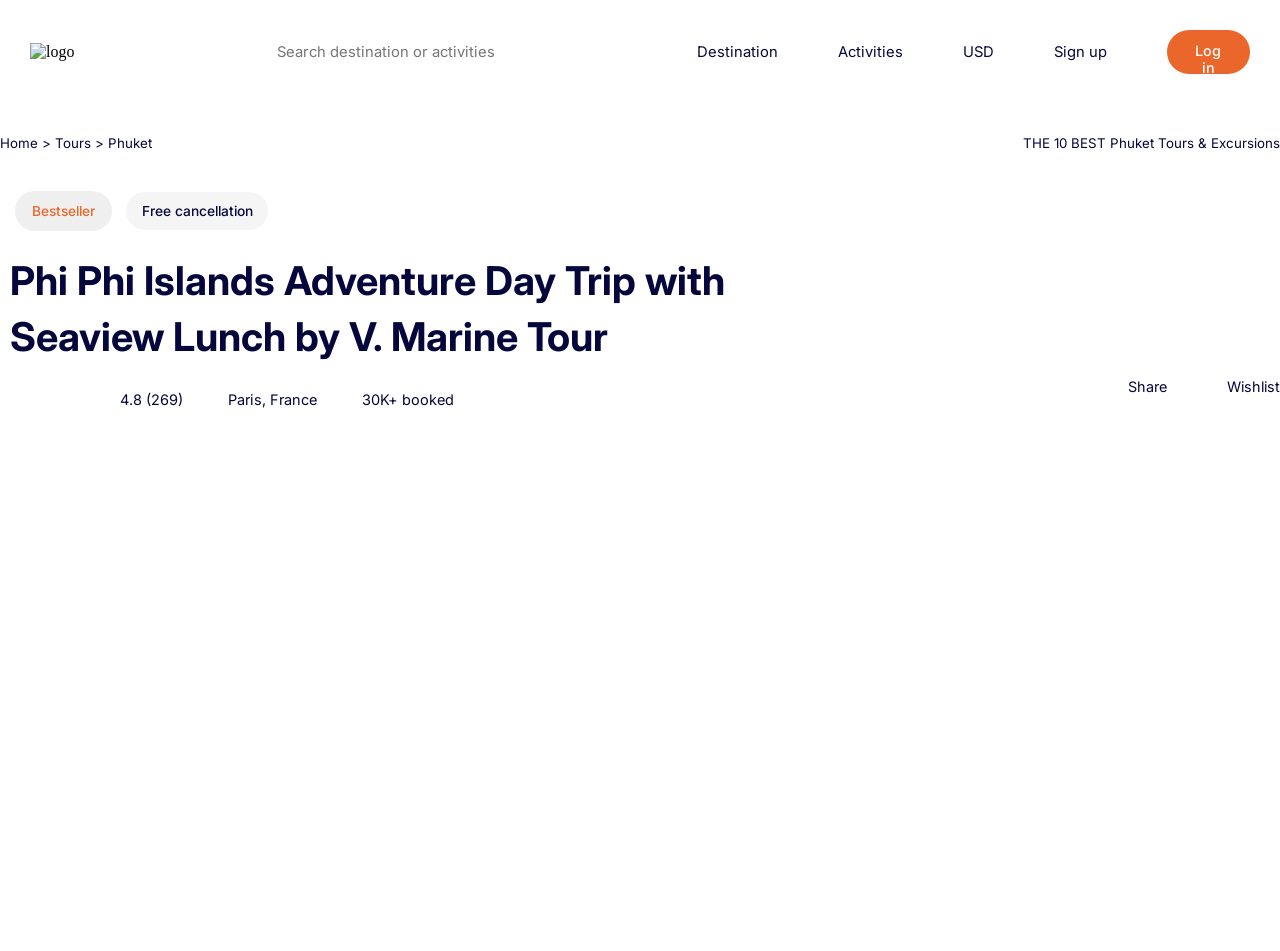
==== FIGMA/index.html @ 95cd5f8f "Figma_Navbar_and_Header_added_10052024_2255" ====
<!DOCTYPE html>
<html lang="en">

<head>
    <meta charset="UTF-8">
    <meta name="viewport" content="width=device-width, initial-scale=1.0">
    <title>Document</title>
    <link rel="stylesheet" href="./styles.css">
</head>

<body>
    <header id="section-1 ">
        <nav class="header container">
            <img src="./logo.png" alt="logo">
            <div class="header-texts-1">
                <span>Search destination or activities</span>
            </div>
            <div class="header-texts-2">
                <div>Destination</div>
                <div>Activities</div>
                <div>USD</div>
                <div>Sign up</div>
                <button>Log in</button>
            </div>
        </nav>
    </header>

    <section id="section-2 ">
        <div class="pagination container">
            <div>Home > Tours > Phuket</div>
            <div>THE 10 BEST Phuket Tours & Excursions</div>
        </div>

        <div class="section-2-main-content container">
            <div class="section-2-main-content-button">
                <button>Bestseller</button>
                <button>Free cancellation</button>
            </div>
            <div class="section-2-main-content-heading">
                <h1>Phi Phi Islands Adventure Day Trip with
                    Seaview Lunch by V. Marine Tour</h1>
            </div>
            <div class="section-2-main-content-pagination">
                <div class="section-2-main-content-pagination-left">
                    <span>4.8 (269)</span>
                    <span>Paris, France</span>
                    <span>30K+ booked</span>
                </div>
                <div class="section-2-main-content-pagination-right">
                    <span>Share</span>
                    <span>Wishlist</span>
                </div>
            </div>

            <div class="section-2-grid">
                <div></div>
                <div></div>
                <div></div>
                <div>
                    <!-- <button>See all photos</button> -->
                </div>
            </div>
        </div>
    </section>
</body>

</html>
---- FIGMA/styles.css ----
@import url("https://fonts.googleapis.com/css2?family=Inter:wght@100..900&display=swap");
* {
  margin: 0;
  padding: 0;
}

.container {
  margin: auto;
  max-width: 1320px;
}

nav {
  display: flex;
  justify-content: space-between;
  align-items: center;
  padding: 30px;
}

.header-texts-1 > span {
  font-family: "Inter";
  font-size: 14.77px;
  font-weight: 400;
  line-height: 17.87px;
  text-align: left;
  color: #757575;
}

.header-texts-2 {
  display: flex;
  justify-content: space-between;
  align-items: center;
  gap: 60px;
}

.header-texts-2 > div {
  font-family: "Inter";
  font-size: 14.77px;
  font-weight: 400;
  line-height: 28.13px;
  color: #05073C;
}

.header-texts-2 > button {
  width: 83.31px;
  height: 44px;
  padding: 12px 20.8px 12px 21px;
  border-radius: 200px;
  border: none;
  background-color: #EB662B;
  font-family: "Inter";
  font-size: 14.3px;
  font-weight: 500;
  color: #ffffff;
}

.pagination {
  display: flex;
  justify-content: space-between;
  align-items: center;
  margin-top: 26px;
}

.pagination > div {
  font-family: "Inter";
  font-size: 13.34px;
  font-weight: 400;
  line-height: 26.25px;
  color: #05073C;
}

.section-2-main-content {
  /* border: solid black 1px; */
  height: 770.13px;
  margin-top: 24.25px;
}

.section-2-main-content-button > button:nth-of-type(1) {
  font-family: "Inter";
  font-size: 13.67px;
  font-weight: 500;
  width: 96.61px;
  height: 40px;
  padding: 11px 15.8px 11px 16px;
  border-radius: 200px;
  color: #EB662B;
  border: none;
  margin-left: 15px;
  margin-top: 10px;
}

.section-2-main-content-button > button:nth-of-type(2) {
  padding: 11px 15.8px 11px 16px;
  border-radius: 200px;
  background-color: #F5F5F5;
  margin-left: 10px;
  margin-top: 10px;
  border: none;
  font-family: "Inter";
  font-size: 13.78px;
  font-weight: 500;
  text-align: center;
  color: #05073C;
}

.section-2-main-content-heading {
  max-width: 788.17px;
  margin-top: 22px;
  margin-left: 10px;
}

.section-2-main-content-heading > h1 {
  font-family: "Inter";
  font-size: 39.69px;
  font-weight: 700;
  line-height: 56px;
  color: #05073C;
}

.section-2-main-content-heading {
  font-family: "Inter";
  font-size: 14.53px;
  font-weight: 400;
  color: #05073C;
}

.section-2-main-content-pagination {
  display: flex;
  justify-content: space-between;
  align-items: center;
}

.section-2-main-content-pagination-left {
  font-size: 14.53px;
  font-weight: 400;
  font-family: "Inter";
  margin-top: 26px;
  color: #05073C;
}

.section-2-main-content-pagination-left > span:nth-of-type(1) {
  margin-left: 120px;
}

.section-2-main-content-pagination-left > span:nth-of-type(2) {
  margin-left: 40.8px;
}

.section-2-main-content-pagination-left > span:nth-of-type(3) {
  margin-left: 40.8px;
}

.section-2-main-content-pagination-right {
  font-family: "Inter";
  font-size: 14.41px;
  font-weight: 400;
  color: #05073C;
}

.section-2-main-content-pagination-right > span:nth-of-type(1) {
  margin-right: 55.8px;
}

.section-2-grid {
  height: 510px;
  display: grid;
  grid-template-columns: repeat(2, fr);
  gap: 10px;
  margin-top: 30px;
  grid-template-areas: "a a b b" "a a c d";
}

.section-2-grid > div {
  background-position: center;
  background-repeat: no-repeat;
}

.section-2-grid > div:nth-of-type(1) {
  grid-area: a;
  background-image: url("./section-2-grid-img1.png");
  background-size: cover;
  border-top-left-radius: 10px;
  border-bottom-left-radius: 10px;
}

.section-2-grid > div:nth-of-type(2) {
  grid-area: b;
  background-image: url("./section-2-grid-img2.png");
  background-size: cover;
  border-top-right-radius: 10px;
}

.section-2-grid > div:nth-of-type(3) {
  grid-area: c;
  background-image: url(./section-2-grid-img3.png);
  background-size: cover;
}

.section-2-grid > div:nth-of-type(4) {
  grid-area: d;
  background-image: url(./section-2-grid-img4.png);
  background-size: cover;
  border-bottom-right-radius: 10px;
  /* display: flex;
  flex-flow: row;
  justify-content: right;
  align-items: flex-end; */
}

/* .section-2-grid > div:nth-of-type(4) > button {
    padding: 13px 20.8px 13px 21px;
    border-radius: 200px;
    background-color: #05073C;
    font-family: Inter;
    font-size: 14.65px;
    font-weight: 500;
    color: #FFFFFF;
    margin-right: 20px;
    margin-bottom: 20px;
    border: none;
} *//*# sourceMappingURL=styles.css.map */
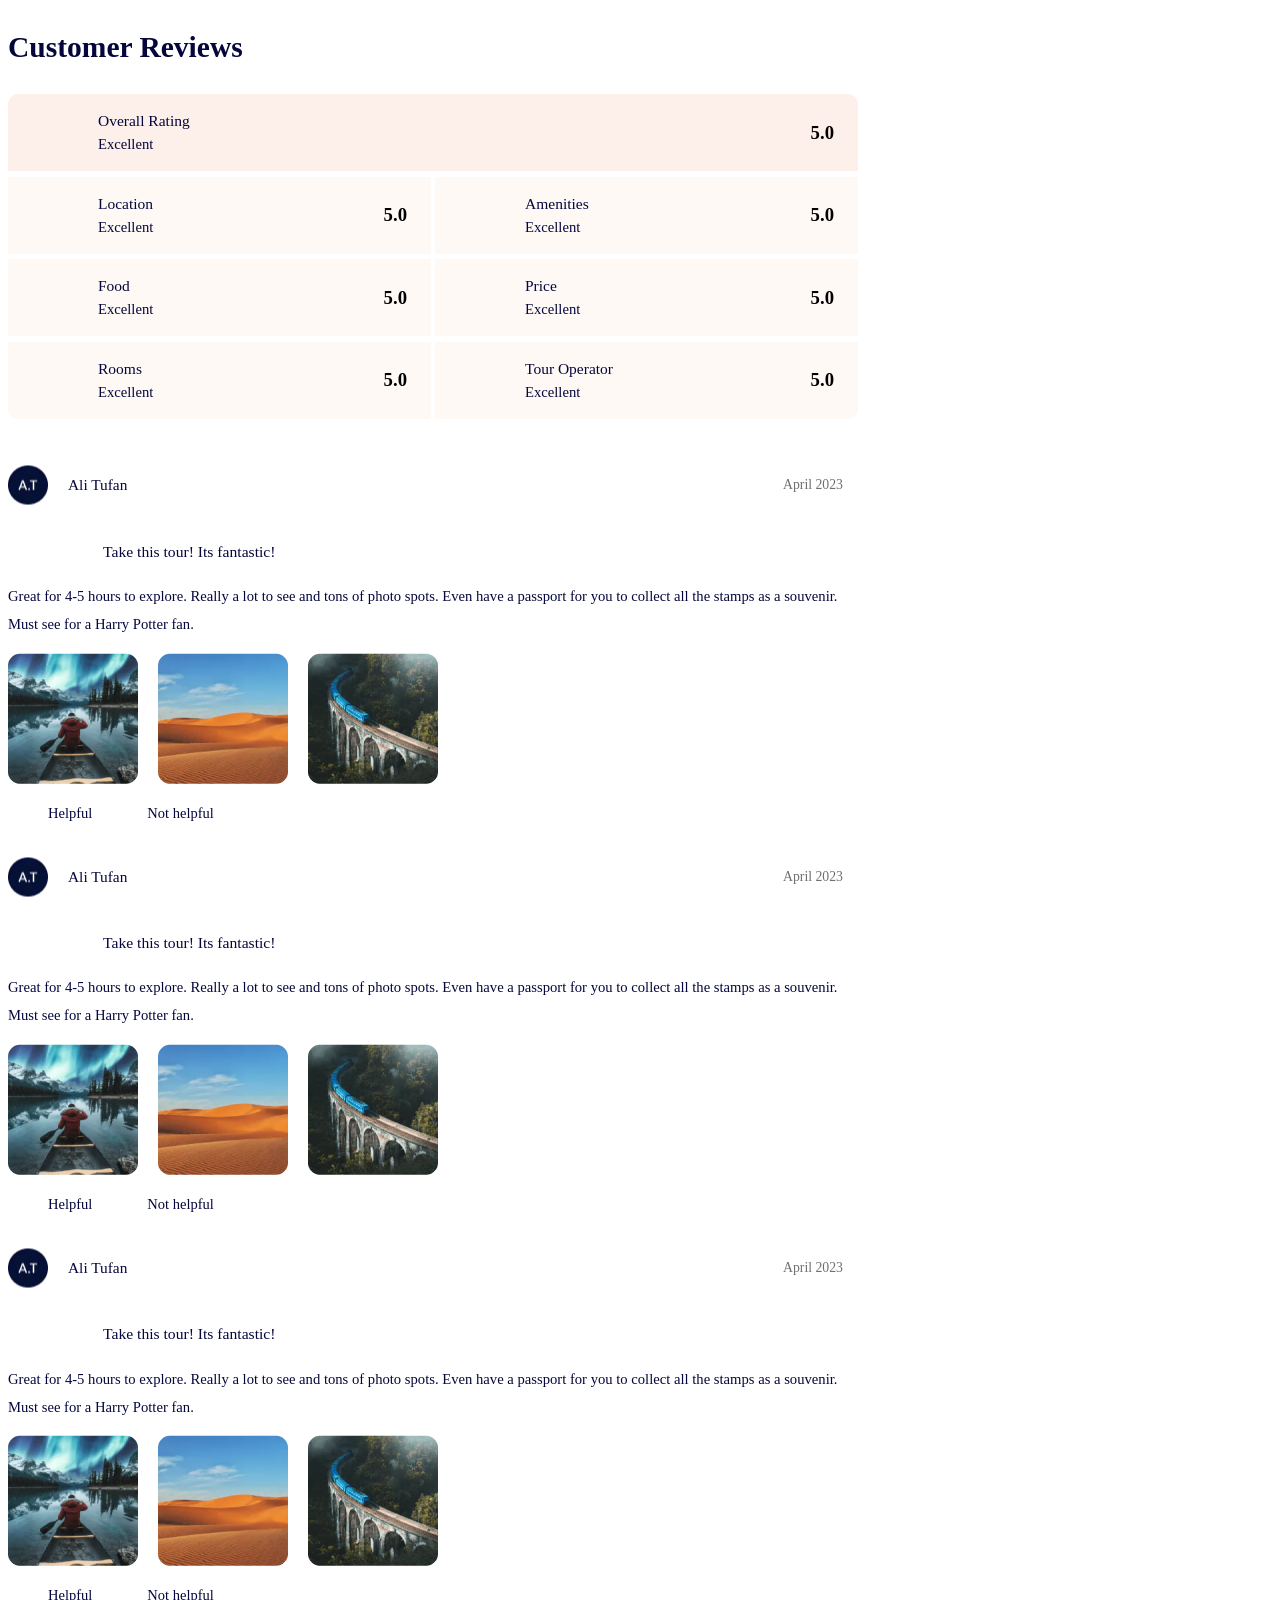
==== commit 26da5515: "ali tufan added 09052024_2350" ====
--- a/FIGMA/index.html
+++ b/FIGMA/index.html
@@ -1,67 +1,168 @@
 <!DOCTYPE html>
 <html lang="en">
-
 <head>
     <meta charset="UTF-8">
     <meta name="viewport" content="width=device-width, initial-scale=1.0">
     <title>Document</title>
     <link rel="stylesheet" href="./styles.css">
 </head>
+<body>
 
-<body>
-    <header id="section-1 ">
-        <nav class="header container">
-            <img src="./logo.png" alt="logo">
-            <div class="header-texts-1">
-                <span>Search destination or activities</span>
+    <!-- section-7 start -->
+    <section class="section-7">
+        <!-- container start -->
+            <div class="container">
+                <h1 class="cr">Customer Reviews</h1>
+                <!-- table start -->
+                <div class="table">
+                    <div class="child">
+                        <div class="tname">
+                            <h4>Overall Rating</h4>
+                            <p>Excellent</p>
+                        </div>
+                        <h3>5.0</h3>
+    
+                    </div>
+    
+                    <div class="child">
+                        <div class="tname">
+                            <h4>Location</h4>
+                            <p>Excellent</p>
+                        </div>
+                        <h3>5.0</h3>
+    
+                    </div>
+    
+                    <div class="child">
+                        <div class="tname">
+                            <h4>Amenities</h4>
+                            <p>Excellent</p>
+                        </div>
+                        <h3>5.0</h3>
+    
+                    </div>
+    
+                    <div class="child">
+                        <div class="tname">
+                            <h4>Food</h4>
+                            <p>Excellent</p>
+                        </div>
+                        <h3>5.0</h3>
+    
+                    </div>
+    
+                    <div class="child">
+                        <div class="tname">
+                            <h4>Price</h4>
+                            <p>Excellent</p>
+                        </div>
+                        <h3>5.0</h3>
+    
+                    </div>
+    
+                    <div class="child">
+                        <div class="tname">
+                            <h4>Rooms</h4>
+                            <p>Excellent</p>
+                        </div>
+                        <h3>5.0</h3>
+    
+                    </div>
+    
+                    <div class="child">
+                        <div class="tname">
+                            <h4>Tour Operator</h4>
+                            <p>Excellent</p>
+                        </div>
+                        <h3>5.0</h3>
+                    </div>
+    
+                </div>
+                <!-- table end -->
+                
+                <!-- abox start -->
+                <div class="abox">
+                        
+                    <div class="ali">
+                            <h5>April 2023</h5>
+                            <img height="40px" width="40px" src="./assets/image (4).png" alt="img">
+                            <h4>Ali Tufan</h4>
+                            </div>
+                            <h3>Take this tour! Its fantastic!</h3>
+                            <p>Great for 4-5 hours to explore. Really a lot to see and tons of photo spots. Even have a passport for you to collect all the
+                            stamps as a souvenir. Must see for a Harry Potter fan.</p>
+                        
+                            <div class="fantastic">
+                            <img src="./assets/river.png" alt="img">
+                            <img src="./assets/desert.png" alt="img">
+                            <img src="./assets/bridge.png" alt="img">
+            
+                            </div>
+            
+                            <div class="forP">
+                                <p>Helpful</p>
+                                <p>Not helpful</p>
+                            </div>
+                    </div>
+                     <!-- abox end -->
+
+                      <!-- abox start -->
+                <div class="abox">
+                        
+                    <div class="ali">
+                            <h5>April 2023</h5>
+                            <img height="40px" width="40px" src="./assets/image (4).png" alt="img">
+                            <h4>Ali Tufan</h4>
+                            </div>
+                            <h3>Take this tour! Its fantastic!</h3>
+                            <p>Great for 4-5 hours to explore. Really a lot to see and tons of photo spots. Even have a passport for you to collect all the
+                            stamps as a souvenir. Must see for a Harry Potter fan.</p>
+                        
+                            <div class="fantastic">
+                            <img src="./assets/river.png" alt="img">
+                            <img src="./assets/desert.png" alt="img">
+                            <img src="./assets/bridge.png" alt="img">
+            
+                            </div>
+            
+                            <div class="forP">
+                                <p>Helpful</p>
+                                <p>Not helpful</p>
+                            </div>
+                    </div>
+                     <!-- abox end -->
+
+                      <!-- abox start -->
+                <div class="abox">
+                        
+                    <div class="ali">
+                            <h5>April 2023</h5>
+                            <img height="40px" width="40px" src="./assets/image (4).png" alt="img">
+                            <h4>Ali Tufan</h4>
+                            </div>
+                            <h3>Take this tour! Its fantastic!</h3>
+                            <p>Great for 4-5 hours to explore. Really a lot to see and tons of photo spots. Even have a passport for you to collect all the
+                            stamps as a souvenir. Must see for a Harry Potter fan.</p>
+                        
+                            <div class="fantastic">
+                            <img src="./assets/river.png" alt="img">
+                            <img src="./assets/desert.png" alt="img">
+                            <img src="./assets/bridge.png" alt="img">
+            
+                            </div>
+            
+                            <div class="forP">
+                                <p>Helpful</p>
+                                <p>Not helpful</p>
+                            </div>
+                    </div>
+                     <!-- abox end -->
+
             </div>
-            <div class="header-texts-2">
-                <div>Destination</div>
-                <div>Activities</div>
-                <div>USD</div>
-                <div>Sign up</div>
-                <button>Log in</button>
-            </div>
-        </nav>
-    </header>
+            <!-- container end -->
+    
+       </section>
+    <!-- section-7 end -->
 
-    <section id="section-2 ">
-        <div class="pagination container">
-            <div>Home > Tours > Phuket</div>
-            <div>THE 10 BEST Phuket Tours & Excursions</div>
-        </div>
-
-        <div class="section-2-main-content container">
-            <div class="section-2-main-content-button">
-                <button>Bestseller</button>
-                <button>Free cancellation</button>
-            </div>
-            <div class="section-2-main-content-heading">
-                <h1>Phi Phi Islands Adventure Day Trip with
-                    Seaview Lunch by V. Marine Tour</h1>
-            </div>
-            <div class="section-2-main-content-pagination">
-                <div class="section-2-main-content-pagination-left">
-                    <span>4.8 (269)</span>
-                    <span>Paris, France</span>
-                    <span>30K+ booked</span>
-                </div>
-                <div class="section-2-main-content-pagination-right">
-                    <span>Share</span>
-                    <span>Wishlist</span>
-                </div>
-            </div>
-
-            <div class="section-2-grid">
-                <div></div>
-                <div></div>
-                <div></div>
-                <div>
-                    <!-- <button>See all photos</button> -->
-                </div>
-            </div>
-        </div>
-    </section>
 </body>
-
 </html>
--- a/FIGMA/styles.css
+++ b/FIGMA/styles.css
@@ -1,220 +1,140 @@
-@import url("https://fonts.googleapis.com/css2?family=Inter:wght@100..900&display=swap");
-* {
+.section-7 {
+  max-width: 1320px;
+  margin: auto;
+}
+.section-7 .container {
+  max-width: 880px;
+}
+.section-7 .container .cr {
+  font-family: Inter;
+  font-size: 29.53px;
+  font-weight: 700;
+  line-height: 45px;
+  text-align: left;
+  color: #05073C;
+}
+.section-7 .container .table {
+  margin-bottom: 30px;
+  max-width: 850px;
+  height: 326px;
+  display: grid;
+  grid-template-columns: repeat(2, 1fr);
+  grid-template-rows: repeat(4, 1fr);
+  grid-gap: 4px;
+  grid-auto-flow: dense;
+  justify-content: center;
+}
+.section-7 .container .table .child {
+  height: 77px;
+  padding-left: 90px;
+  padding-right: 24px;
+  background: rgba(235, 102, 43, 0.0392156863);
+  display: flex;
+  align-items: center;
+  justify-content: space-between;
+}
+.section-7 .container .table .child .tname {
+  background: none;
+}
+.section-7 .container .table .child .tname h4 {
+  font-family: Inter;
+  font-size: 15.5px;
+  font-weight: 500;
+  line-height: 24px;
+  text-align: left;
   margin: 0;
   padding: 0;
+  color: #05073C;
 }
-
-.container {
-  margin: auto;
-  max-width: 1320px;
+.section-7 .container .table .child .tname p {
+  font-family: Inter;
+  font-size: 14.65px;
+  font-weight: 400;
+  line-height: 22.5px;
+  text-align: left;
+  margin: 0;
+  padding: 0;
+  color: #05073C;
 }
-
-nav {
+.section-7 .container .table .child .tname h3 {
+  font-family: inter;
+  font-size: 15.88px;
+  font-weight: 500;
+  line-height: 30px;
+  text-align: left;
+  color: #05073C;
+}
+.section-7 .container .table div:nth-of-type(1) {
+  grid-column-start: 1;
+  grid-column-end: 3;
+  background: rgba(235, 102, 43, 0.1019607843);
+  border-top-left-radius: 10px;
+  border-top-right-radius: 10px;
+}
+.section-7 .container .table div:nth-of-type(6) {
+  border-bottom-left-radius: 10px;
+}
+.section-7 .container .table div:nth-of-type(7) {
+  border-bottom-right-radius: 10px;
+}
+.section-7 .container .abox {
+  max-width: 850px;
+}
+.section-7 .container .abox .ali {
   display: flex;
-  justify-content: space-between;
   align-items: center;
-  padding: 30px;
+  gap: 20px;
+  position: relative;
 }
-
-.header-texts-1 > span {
-  font-family: "Inter";
-  font-size: 14.77px;
+.section-7 .container .abox .ali h5 {
+  position: absolute;
+  right: 15px;
+  font-family: Inter;
+  font-size: 13.78px;
   font-weight: 400;
-  line-height: 17.87px;
+  line-height: 26.25px;
   text-align: left;
-  color: #757575;
+  color: #717171;
 }
-
-.header-texts-2 {
-  display: flex;
-  justify-content: space-between;
-  align-items: center;
-  gap: 60px;
+.section-7 .container .abox .ali h4 {
+  font-family: Inter;
+  font-size: 15.38px;
+  font-weight: 500;
+  line-height: 30px;
+  text-align: left;
+  color: #05073C;
 }
-
-.header-texts-2 > div {
-  font-family: "Inter";
-  font-size: 14.77px;
+.section-7 .container .abox h3 {
+  font-family: Inter;
+  font-size: 15.63px;
+  font-weight: 500;
+  line-height: 30px;
+  text-align: left;
+  color: #05073C;
+  margin-left: 95px;
+}
+.section-7 .container .abox p {
+  font-family: Inter;
+  font-size: 14.65px;
   font-weight: 400;
   line-height: 28.13px;
+  text-align: left;
   color: #05073C;
 }
-
-.header-texts-2 > button {
-  width: 83.31px;
-  height: 44px;
-  padding: 12px 20.8px 12px 21px;
-  border-radius: 200px;
-  border: none;
-  background-color: #EB662B;
-  font-family: "Inter";
-  font-size: 14.3px;
-  font-weight: 500;
-  color: #ffffff;
+.section-7 .container .abox .fantastic {
+  display: flex;
+  gap: 20px;
 }
-
-.pagination {
+.section-7 .container .abox .forP {
+  margin-left: 40px;
   display: flex;
-  justify-content: space-between;
-  align-items: center;
-  margin-top: 26px;
+  gap: 55px;
 }
-
-.pagination > div {
-  font-family: "Inter";
-  font-size: 13.34px;
-  font-weight: 400;
-  line-height: 26.25px;
-  color: #05073C;
-}
-
-.section-2-main-content {
-  /* border: solid black 1px; */
-  height: 770.13px;
-  margin-top: 24.25px;
-}
-
-.section-2-main-content-button > button:nth-of-type(1) {
-  font-family: "Inter";
-  font-size: 13.67px;
-  font-weight: 500;
-  width: 96.61px;
-  height: 40px;
-  padding: 11px 15.8px 11px 16px;
-  border-radius: 200px;
-  color: #EB662B;
-  border: none;
-  margin-left: 15px;
-  margin-top: 10px;
-}
-
-.section-2-main-content-button > button:nth-of-type(2) {
-  padding: 11px 15.8px 11px 16px;
-  border-radius: 200px;
-  background-color: #F5F5F5;
-  margin-left: 10px;
-  margin-top: 10px;
-  border: none;
-  font-family: "Inter";
-  font-size: 13.78px;
-  font-weight: 500;
-  text-align: center;
-  color: #05073C;
-}
-
-.section-2-main-content-heading {
-  max-width: 788.17px;
-  margin-top: 22px;
-  margin-left: 10px;
-}
-
-.section-2-main-content-heading > h1 {
-  font-family: "Inter";
-  font-size: 39.69px;
-  font-weight: 700;
-  line-height: 56px;
-  color: #05073C;
-}
-
-.section-2-main-content-heading {
-  font-family: "Inter";
+.section-7 .container .abox .forP > p {
+  font-family: Inter;
   font-size: 14.53px;
   font-weight: 400;
+  line-height: 28.13px;
+  text-align: left;
   color: #05073C;
-}
-
-.section-2-main-content-pagination {
-  display: flex;
-  justify-content: space-between;
-  align-items: center;
-}
-
-.section-2-main-content-pagination-left {
-  font-size: 14.53px;
-  font-weight: 400;
-  font-family: "Inter";
-  margin-top: 26px;
-  color: #05073C;
-}
-
-.section-2-main-content-pagination-left > span:nth-of-type(1) {
-  margin-left: 120px;
-}
-
-.section-2-main-content-pagination-left > span:nth-of-type(2) {
-  margin-left: 40.8px;
-}
-
-.section-2-main-content-pagination-left > span:nth-of-type(3) {
-  margin-left: 40.8px;
-}
-
-.section-2-main-content-pagination-right {
-  font-family: "Inter";
-  font-size: 14.41px;
-  font-weight: 400;
-  color: #05073C;
-}
-
-.section-2-main-content-pagination-right > span:nth-of-type(1) {
-  margin-right: 55.8px;
-}
-
-.section-2-grid {
-  height: 510px;
-  display: grid;
-  grid-template-columns: repeat(2, fr);
-  gap: 10px;
-  margin-top: 30px;
-  grid-template-areas: "a a b b" "a a c d";
-}
-
-.section-2-grid > div {
-  background-position: center;
-  background-repeat: no-repeat;
-}
-
-.section-2-grid > div:nth-of-type(1) {
-  grid-area: a;
-  background-image: url("./section-2-grid-img1.png");
-  background-size: cover;
-  border-top-left-radius: 10px;
-  border-bottom-left-radius: 10px;
-}
-
-.section-2-grid > div:nth-of-type(2) {
-  grid-area: b;
-  background-image: url("./section-2-grid-img2.png");
-  background-size: cover;
-  border-top-right-radius: 10px;
-}
-
-.section-2-grid > div:nth-of-type(3) {
-  grid-area: c;
-  background-image: url(./section-2-grid-img3.png);
-  background-size: cover;
-}
-
-.section-2-grid > div:nth-of-type(4) {
-  grid-area: d;
-  background-image: url(./section-2-grid-img4.png);
-  background-size: cover;
-  border-bottom-right-radius: 10px;
-  /* display: flex;
-  flex-flow: row;
-  justify-content: right;
-  align-items: flex-end; */
-}
-
-/* .section-2-grid > div:nth-of-type(4) > button {
-    padding: 13px 20.8px 13px 21px;
-    border-radius: 200px;
-    background-color: #05073C;
-    font-family: Inter;
-    font-size: 14.65px;
-    font-weight: 500;
-    color: #FFFFFF;
-    margin-right: 20px;
-    margin-bottom: 20px;
-    border: none;
-} *//*# sourceMappingURL=styles.css.map */+}/*# sourceMappingURL=styles.css.map */
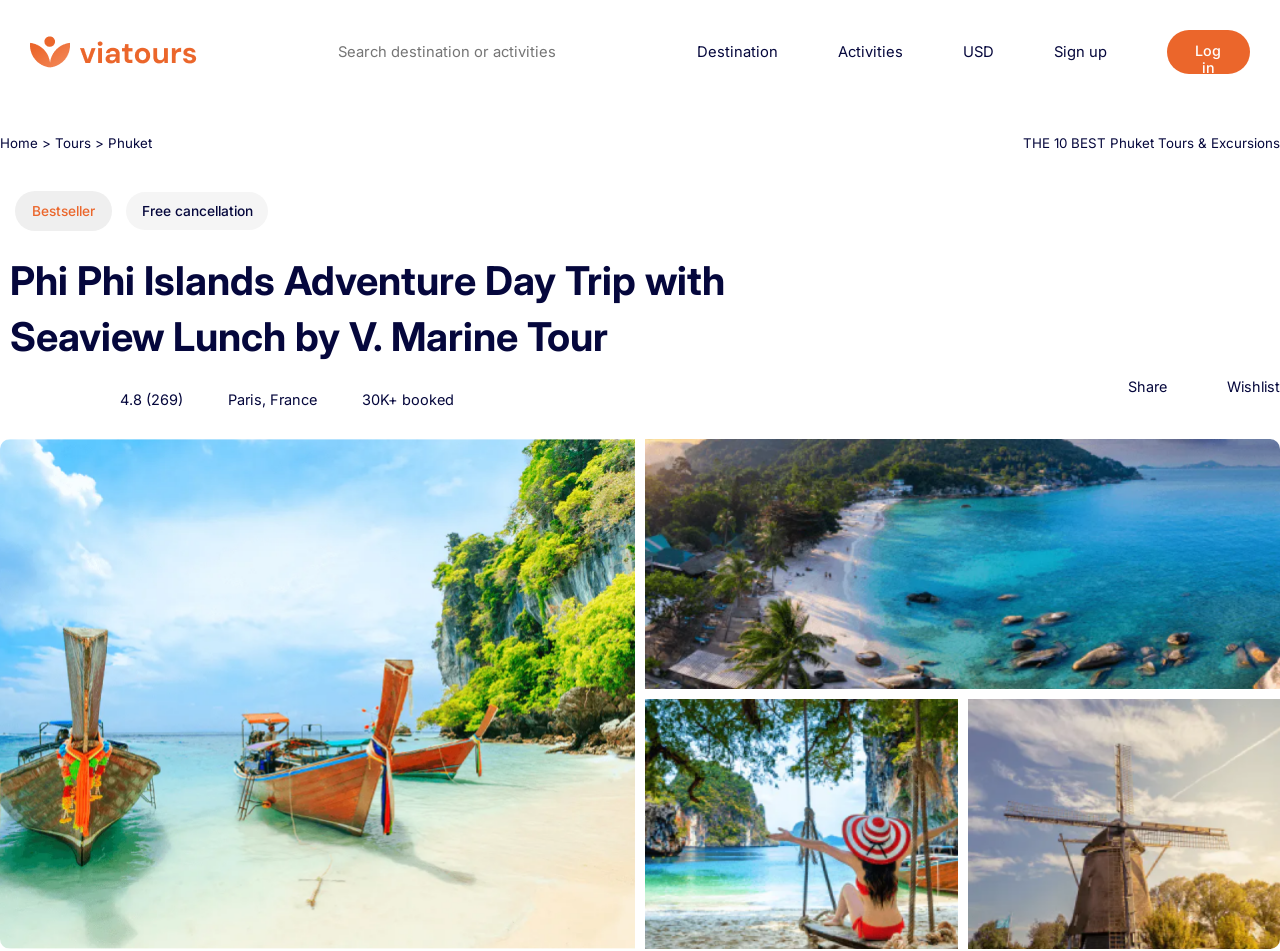
==== commit d9ea3895: "Figma_navbar_and_grid_image_path_fixed_10052024_1044" ====
--- a/FIGMA/index.html
+++ b/FIGMA/index.html
@@ -1,168 +1,67 @@
 <!DOCTYPE html>
 <html lang="en">
+
 <head>
     <meta charset="UTF-8">
     <meta name="viewport" content="width=device-width, initial-scale=1.0">
     <title>Document</title>
     <link rel="stylesheet" href="./styles.css">
 </head>
+
 <body>
+    <header id="section-1 ">
+        <nav class="header container">
+            <img src="./assets/logo.png" alt="logo">
+            <div class="header-texts-1">
+                <span>Search destination or activities</span>
+            </div>
+            <div class="header-texts-2">
+                <div>Destination</div>
+                <div>Activities</div>
+                <div>USD</div>
+                <div>Sign up</div>
+                <button>Log in</button>
+            </div>
+        </nav>
+    </header>
 
-    <!-- section-7 start -->
-    <section class="section-7">
-        <!-- container start -->
-            <div class="container">
-                <h1 class="cr">Customer Reviews</h1>
-                <!-- table start -->
-                <div class="table">
-                    <div class="child">
-                        <div class="tname">
-                            <h4>Overall Rating</h4>
-                            <p>Excellent</p>
-                        </div>
-                        <h3>5.0</h3>
-    
-                    </div>
-    
-                    <div class="child">
-                        <div class="tname">
-                            <h4>Location</h4>
-                            <p>Excellent</p>
-                        </div>
-                        <h3>5.0</h3>
-    
-                    </div>
-    
-                    <div class="child">
-                        <div class="tname">
-                            <h4>Amenities</h4>
-                            <p>Excellent</p>
-                        </div>
-                        <h3>5.0</h3>
-    
-                    </div>
-    
-                    <div class="child">
-                        <div class="tname">
-                            <h4>Food</h4>
-                            <p>Excellent</p>
-                        </div>
-                        <h3>5.0</h3>
-    
-                    </div>
-    
-                    <div class="child">
-                        <div class="tname">
-                            <h4>Price</h4>
-                            <p>Excellent</p>
-                        </div>
-                        <h3>5.0</h3>
-    
-                    </div>
-    
-                    <div class="child">
-                        <div class="tname">
-                            <h4>Rooms</h4>
-                            <p>Excellent</p>
-                        </div>
-                        <h3>5.0</h3>
-    
-                    </div>
-    
-                    <div class="child">
-                        <div class="tname">
-                            <h4>Tour Operator</h4>
-                            <p>Excellent</p>
-                        </div>
-                        <h3>5.0</h3>
-                    </div>
-    
+    <section id="section-2 ">
+        <div class="pagination container">
+            <div>Home > Tours > Phuket</div>
+            <div>THE 10 BEST Phuket Tours & Excursions</div>
+        </div>
+
+        <div class="section-2-main-content container">
+            <div class="section-2-main-content-button">
+                <button>Bestseller</button>
+                <button>Free cancellation</button>
+            </div>
+            <div class="section-2-main-content-heading">
+                <h1>Phi Phi Islands Adventure Day Trip with
+                    Seaview Lunch by V. Marine Tour</h1>
+            </div>
+            <div class="section-2-main-content-pagination">
+                <div class="section-2-main-content-pagination-left">
+                    <span>4.8 (269)</span>
+                    <span>Paris, France</span>
+                    <span>30K+ booked</span>
                 </div>
-                <!-- table end -->
-                
-                <!-- abox start -->
-                <div class="abox">
-                        
-                    <div class="ali">
-                            <h5>April 2023</h5>
-                            <img height="40px" width="40px" src="./assets/image (4).png" alt="img">
-                            <h4>Ali Tufan</h4>
-                            </div>
-                            <h3>Take this tour! Its fantastic!</h3>
-                            <p>Great for 4-5 hours to explore. Really a lot to see and tons of photo spots. Even have a passport for you to collect all the
-                            stamps as a souvenir. Must see for a Harry Potter fan.</p>
-                        
-                            <div class="fantastic">
-                            <img src="./assets/river.png" alt="img">
-                            <img src="./assets/desert.png" alt="img">
-                            <img src="./assets/bridge.png" alt="img">
-            
-                            </div>
-            
-                            <div class="forP">
-                                <p>Helpful</p>
-                                <p>Not helpful</p>
-                            </div>
-                    </div>
-                     <!-- abox end -->
+                <div class="section-2-main-content-pagination-right">
+                    <span>Share</span>
+                    <span>Wishlist</span>
+                </div>
+            </div>
 
-                      <!-- abox start -->
-                <div class="abox">
-                        
-                    <div class="ali">
-                            <h5>April 2023</h5>
-                            <img height="40px" width="40px" src="./assets/image (4).png" alt="img">
-                            <h4>Ali Tufan</h4>
-                            </div>
-                            <h3>Take this tour! Its fantastic!</h3>
-                            <p>Great for 4-5 hours to explore. Really a lot to see and tons of photo spots. Even have a passport for you to collect all the
-                            stamps as a souvenir. Must see for a Harry Potter fan.</p>
-                        
-                            <div class="fantastic">
-                            <img src="./assets/river.png" alt="img">
-                            <img src="./assets/desert.png" alt="img">
-                            <img src="./assets/bridge.png" alt="img">
-            
-                            </div>
-            
-                            <div class="forP">
-                                <p>Helpful</p>
-                                <p>Not helpful</p>
-                            </div>
-                    </div>
-                     <!-- abox end -->
+            <div class="section-2-grid">
+                <div></div>
+                <div></div>
+                <div></div>
+                <div>
+                    <!-- <button>See all photos</button> -->
+                </div>
+            </div>
+        </div>
+    </section>
+</body>
 
-                      <!-- abox start -->
-                <div class="abox">
-                        
-                    <div class="ali">
-                            <h5>April 2023</h5>
-                            <img height="40px" width="40px" src="./assets/image (4).png" alt="img">
-                            <h4>Ali Tufan</h4>
-                            </div>
-                            <h3>Take this tour! Its fantastic!</h3>
-                            <p>Great for 4-5 hours to explore. Really a lot to see and tons of photo spots. Even have a passport for you to collect all the
-                            stamps as a souvenir. Must see for a Harry Potter fan.</p>
-                        
-                            <div class="fantastic">
-                            <img src="./assets/river.png" alt="img">
-                            <img src="./assets/desert.png" alt="img">
-                            <img src="./assets/bridge.png" alt="img">
-            
-                            </div>
-            
-                            <div class="forP">
-                                <p>Helpful</p>
-                                <p>Not helpful</p>
-                            </div>
-                    </div>
-                     <!-- abox end -->
-
-            </div>
-            <!-- container end -->
-    
-       </section>
-    <!-- section-7 end -->
-
-</body>
 </html>
--- a/FIGMA/styles.css
+++ b/FIGMA/styles.css
@@ -1,140 +1,220 @@
-.section-7 {
-  max-width: 1320px;
-  margin: auto;
-}
-.section-7 .container {
-  max-width: 880px;
-}
-.section-7 .container .cr {
-  font-family: Inter;
-  font-size: 29.53px;
-  font-weight: 700;
-  line-height: 45px;
-  text-align: left;
-  color: #05073C;
-}
-.section-7 .container .table {
-  margin-bottom: 30px;
-  max-width: 850px;
-  height: 326px;
-  display: grid;
-  grid-template-columns: repeat(2, 1fr);
-  grid-template-rows: repeat(4, 1fr);
-  grid-gap: 4px;
-  grid-auto-flow: dense;
-  justify-content: center;
-}
-.section-7 .container .table .child {
-  height: 77px;
-  padding-left: 90px;
-  padding-right: 24px;
-  background: rgba(235, 102, 43, 0.0392156863);
-  display: flex;
-  align-items: center;
-  justify-content: space-between;
-}
-.section-7 .container .table .child .tname {
-  background: none;
-}
-.section-7 .container .table .child .tname h4 {
-  font-family: Inter;
-  font-size: 15.5px;
-  font-weight: 500;
-  line-height: 24px;
-  text-align: left;
+@import url("https://fonts.googleapis.com/css2?family=Inter:wght@100..900&display=swap");
+* {
   margin: 0;
   padding: 0;
-  color: #05073C;
-}
-.section-7 .container .table .child .tname p {
-  font-family: Inter;
-  font-size: 14.65px;
-  font-weight: 400;
-  line-height: 22.5px;
+}
+
+.container {
+  margin: auto;
+  max-width: 1320px;
+}
+
+nav {
+  display: flex;
+  justify-content: space-between;
+  align-items: center;
+  padding: 30px;
+}
+
+.header-texts-1 > span {
+  font-family: "Inter";
+  font-size: 14.77px;
+  font-weight: 400;
+  line-height: 17.87px;
   text-align: left;
-  margin: 0;
-  padding: 0;
-  color: #05073C;
-}
-.section-7 .container .table .child .tname h3 {
-  font-family: inter;
-  font-size: 15.88px;
+  color: #757575;
+}
+
+.header-texts-2 {
+  display: flex;
+  justify-content: space-between;
+  align-items: center;
+  gap: 60px;
+}
+
+.header-texts-2 > div {
+  font-family: "Inter";
+  font-size: 14.77px;
+  font-weight: 400;
+  line-height: 28.13px;
+  color: #05073C;
+}
+
+.header-texts-2 > button {
+  width: 83.31px;
+  height: 44px;
+  padding: 12px 20.8px 12px 21px;
+  border-radius: 200px;
+  border: none;
+  background-color: #EB662B;
+  font-family: "Inter";
+  font-size: 14.3px;
   font-weight: 500;
-  line-height: 30px;
-  text-align: left;
-  color: #05073C;
-}
-.section-7 .container .table div:nth-of-type(1) {
-  grid-column-start: 1;
-  grid-column-end: 3;
-  background: rgba(235, 102, 43, 0.1019607843);
+  color: #ffffff;
+}
+
+.pagination {
+  display: flex;
+  justify-content: space-between;
+  align-items: center;
+  margin-top: 26px;
+}
+
+.pagination > div {
+  font-family: "Inter";
+  font-size: 13.34px;
+  font-weight: 400;
+  line-height: 26.25px;
+  color: #05073C;
+}
+
+.section-2-main-content {
+  /* border: solid black 1px; */
+  height: 770.13px;
+  margin-top: 24.25px;
+}
+
+.section-2-main-content-button > button:nth-of-type(1) {
+  font-family: "Inter";
+  font-size: 13.67px;
+  font-weight: 500;
+  width: 96.61px;
+  height: 40px;
+  padding: 11px 15.8px 11px 16px;
+  border-radius: 200px;
+  color: #EB662B;
+  border: none;
+  margin-left: 15px;
+  margin-top: 10px;
+}
+
+.section-2-main-content-button > button:nth-of-type(2) {
+  padding: 11px 15.8px 11px 16px;
+  border-radius: 200px;
+  background-color: #F5F5F5;
+  margin-left: 10px;
+  margin-top: 10px;
+  border: none;
+  font-family: "Inter";
+  font-size: 13.78px;
+  font-weight: 500;
+  text-align: center;
+  color: #05073C;
+}
+
+.section-2-main-content-heading {
+  max-width: 788.17px;
+  margin-top: 22px;
+  margin-left: 10px;
+}
+
+.section-2-main-content-heading > h1 {
+  font-family: "Inter";
+  font-size: 39.69px;
+  font-weight: 700;
+  line-height: 56px;
+  color: #05073C;
+}
+
+.section-2-main-content-heading {
+  font-family: "Inter";
+  font-size: 14.53px;
+  font-weight: 400;
+  color: #05073C;
+}
+
+.section-2-main-content-pagination {
+  display: flex;
+  justify-content: space-between;
+  align-items: center;
+}
+
+.section-2-main-content-pagination-left {
+  font-size: 14.53px;
+  font-weight: 400;
+  font-family: "Inter";
+  margin-top: 26px;
+  color: #05073C;
+}
+
+.section-2-main-content-pagination-left > span:nth-of-type(1) {
+  margin-left: 120px;
+}
+
+.section-2-main-content-pagination-left > span:nth-of-type(2) {
+  margin-left: 40.8px;
+}
+
+.section-2-main-content-pagination-left > span:nth-of-type(3) {
+  margin-left: 40.8px;
+}
+
+.section-2-main-content-pagination-right {
+  font-family: "Inter";
+  font-size: 14.41px;
+  font-weight: 400;
+  color: #05073C;
+}
+
+.section-2-main-content-pagination-right > span:nth-of-type(1) {
+  margin-right: 55.8px;
+}
+
+.section-2-grid {
+  height: 510px;
+  display: grid;
+  grid-template-columns: repeat(2, fr);
+  gap: 10px;
+  margin-top: 30px;
+  grid-template-areas: "a a b b" "a a c d";
+}
+
+.section-2-grid > div {
+  background-position: center;
+  background-repeat: no-repeat;
+}
+
+.section-2-grid > div:nth-of-type(1) {
+  grid-area: a;
+  background-image: url("./assets/section-2-grid-img1.png");
+  background-size: cover;
   border-top-left-radius: 10px;
+  border-bottom-left-radius: 10px;
+}
+
+.section-2-grid > div:nth-of-type(2) {
+  grid-area: b;
+  background-image: url("./assets/section-2-grid-img2.png");
+  background-size: cover;
   border-top-right-radius: 10px;
 }
-.section-7 .container .table div:nth-of-type(6) {
-  border-bottom-left-radius: 10px;
-}
-.section-7 .container .table div:nth-of-type(7) {
+
+.section-2-grid > div:nth-of-type(3) {
+  grid-area: c;
+  background-image: url("./assets/section-2-grid-img3.png");
+  background-size: cover;
+}
+
+.section-2-grid > div:nth-of-type(4) {
+  grid-area: d;
+  background-image: url("./assets/section-2-grid-img4.png");
+  background-size: cover;
   border-bottom-right-radius: 10px;
-}
-.section-7 .container .abox {
-  max-width: 850px;
-}
-.section-7 .container .abox .ali {
-  display: flex;
-  align-items: center;
-  gap: 20px;
-  position: relative;
-}
-.section-7 .container .abox .ali h5 {
-  position: absolute;
-  right: 15px;
-  font-family: Inter;
-  font-size: 13.78px;
-  font-weight: 400;
-  line-height: 26.25px;
-  text-align: left;
-  color: #717171;
-}
-.section-7 .container .abox .ali h4 {
-  font-family: Inter;
-  font-size: 15.38px;
-  font-weight: 500;
-  line-height: 30px;
-  text-align: left;
-  color: #05073C;
-}
-.section-7 .container .abox h3 {
-  font-family: Inter;
-  font-size: 15.63px;
-  font-weight: 500;
-  line-height: 30px;
-  text-align: left;
-  color: #05073C;
-  margin-left: 95px;
-}
-.section-7 .container .abox p {
-  font-family: Inter;
-  font-size: 14.65px;
-  font-weight: 400;
-  line-height: 28.13px;
-  text-align: left;
-  color: #05073C;
-}
-.section-7 .container .abox .fantastic {
-  display: flex;
-  gap: 20px;
-}
-.section-7 .container .abox .forP {
-  margin-left: 40px;
-  display: flex;
-  gap: 55px;
-}
-.section-7 .container .abox .forP > p {
-  font-family: Inter;
-  font-size: 14.53px;
-  font-weight: 400;
-  line-height: 28.13px;
-  text-align: left;
-  color: #05073C;
-}/*# sourceMappingURL=styles.css.map */+  /* display: flex;
+  flex-flow: row;
+  justify-content: right;
+  align-items: flex-end; */
+}
+
+/* .section-2-grid > div:nth-of-type(4) > button {
+    padding: 13px 20.8px 13px 21px;
+    border-radius: 200px;
+    background-color: #05073C;
+    font-family: Inter;
+    font-size: 14.65px;
+    font-weight: 500;
+    color: #FFFFFF;
+    margin-right: 20px;
+    margin-bottom: 20px;
+    border: none;
+} *//*# sourceMappingURL=styles.css.map */
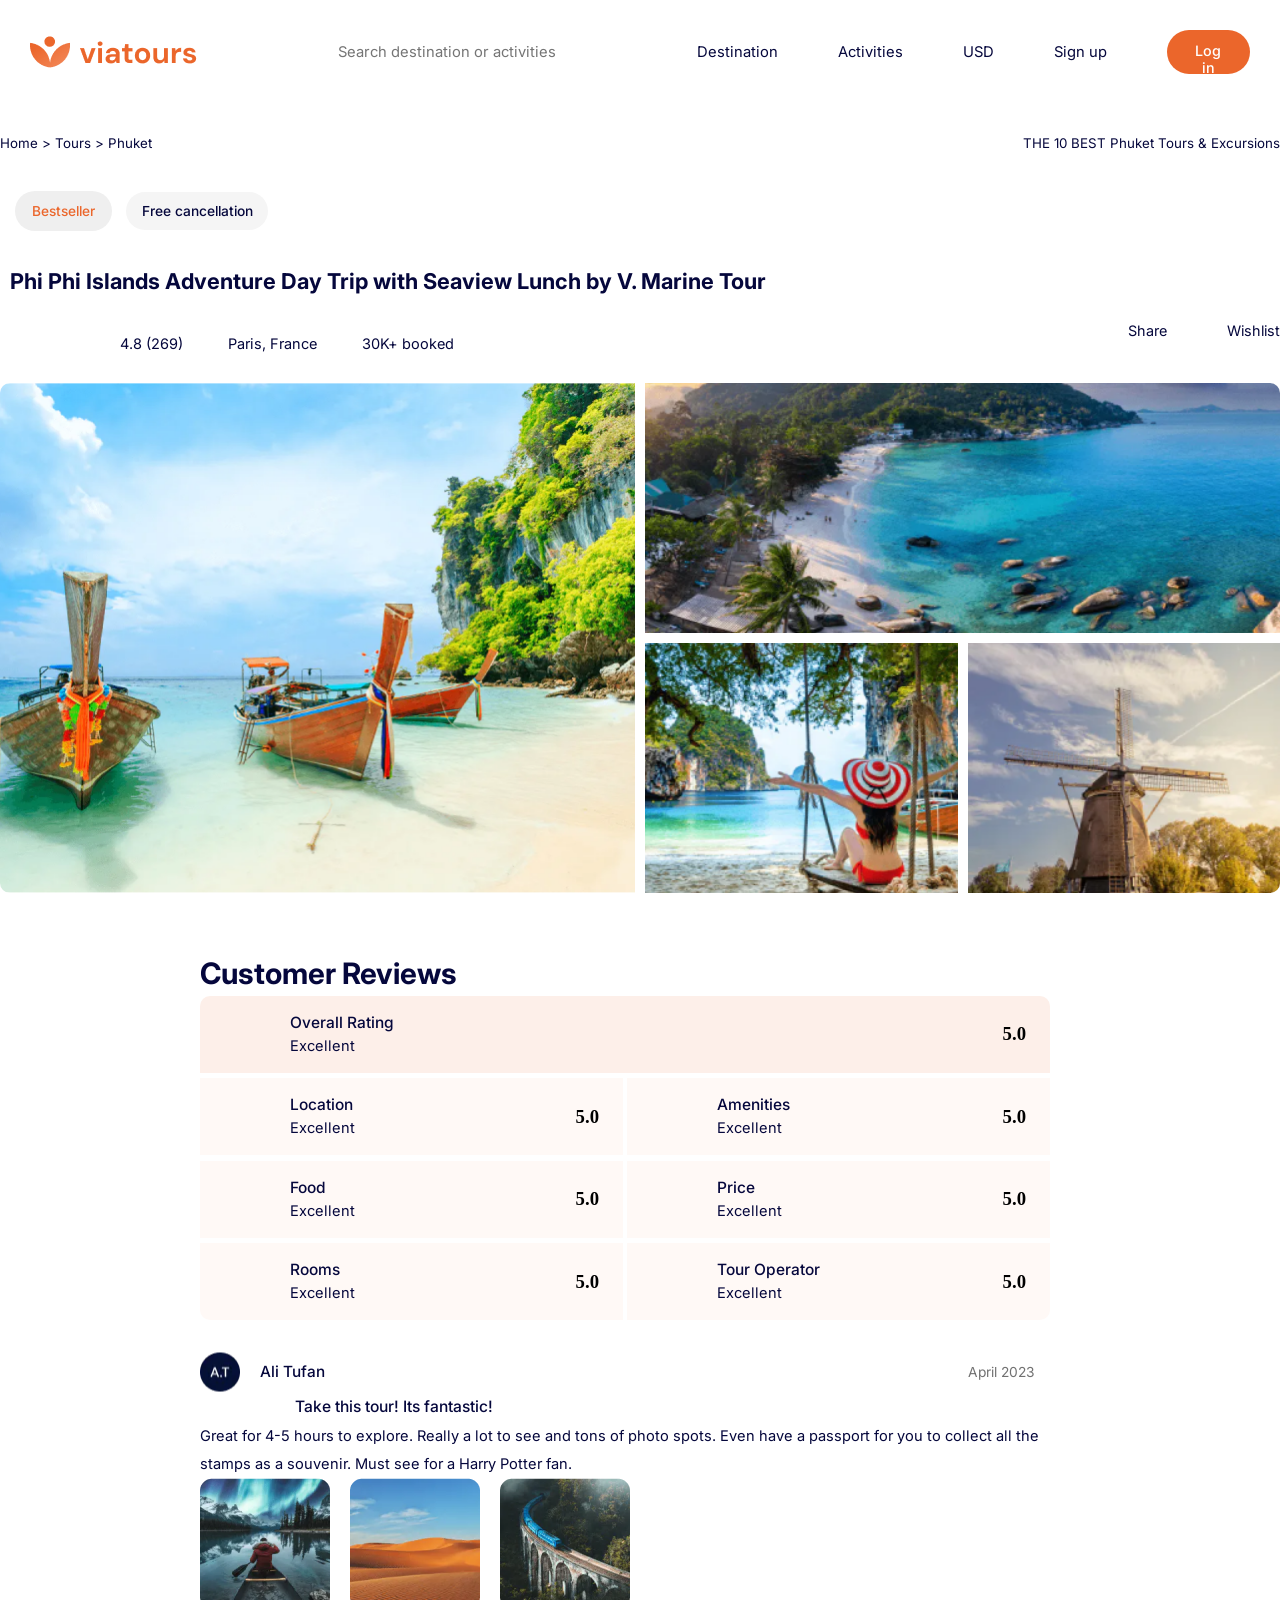
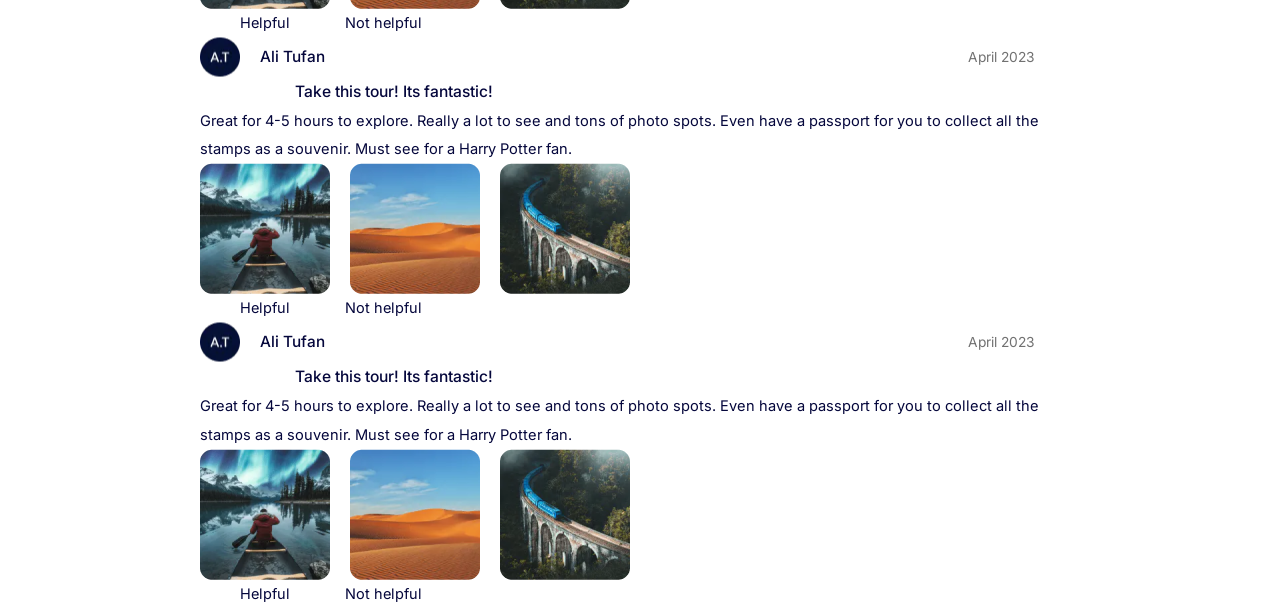
==== commit 497bb607: "Merge branch 'main' into ft32_158_day-2" ====
--- a/FIGMA/index.html
+++ b/FIGMA/index.html
@@ -9,6 +9,7 @@
 </head>
 
 <body>
+
     <header id="section-1 ">
         <nav class="header container">
             <img src="./assets/logo.png" alt="logo">
@@ -62,6 +63,163 @@
             </div>
         </div>
     </section>
+
+    <!-- section-7 start -->
+    <section class="section-7">
+        <!-- container start -->
+            <div class="container">
+                <h1 class="cr">Customer Reviews</h1>
+                <!-- table start -->
+                <div class="table">
+                    <div class="child">
+                        <div class="tname">
+                            <h4>Overall Rating</h4>
+                            <p>Excellent</p>
+                        </div>
+                        <h3>5.0</h3>
+    
+                    </div>
+    
+                    <div class="child">
+                        <div class="tname">
+                            <h4>Location</h4>
+                            <p>Excellent</p>
+                        </div>
+                        <h3>5.0</h3>
+    
+                    </div>
+    
+                    <div class="child">
+                        <div class="tname">
+                            <h4>Amenities</h4>
+                            <p>Excellent</p>
+                        </div>
+                        <h3>5.0</h3>
+    
+                    </div>
+    
+                    <div class="child">
+                        <div class="tname">
+                            <h4>Food</h4>
+                            <p>Excellent</p>
+                        </div>
+                        <h3>5.0</h3>
+    
+                    </div>
+    
+                    <div class="child">
+                        <div class="tname">
+                            <h4>Price</h4>
+                            <p>Excellent</p>
+                        </div>
+                        <h3>5.0</h3>
+    
+                    </div>
+    
+                    <div class="child">
+                        <div class="tname">
+                            <h4>Rooms</h4>
+                            <p>Excellent</p>
+                        </div>
+                        <h3>5.0</h3>
+    
+                    </div>
+    
+                    <div class="child">
+                        <div class="tname">
+                            <h4>Tour Operator</h4>
+                            <p>Excellent</p>
+                        </div>
+                        <h3>5.0</h3>
+                    </div>
+    
+                </div>
+                <!-- table end -->
+                
+                <!-- abox start -->
+                <div class="abox">
+                        
+                    <div class="ali">
+                            <h5>April 2023</h5>
+                            <img height="40px" width="40px" src="./assets/image (4).png" alt="img">
+                            <h4>Ali Tufan</h4>
+                            </div>
+                            <h3>Take this tour! Its fantastic!</h3>
+                            <p>Great for 4-5 hours to explore. Really a lot to see and tons of photo spots. Even have a passport for you to collect all the
+                            stamps as a souvenir. Must see for a Harry Potter fan.</p>
+                        
+                            <div class="fantastic">
+                            <img src="./assets/river.png" alt="img">
+                            <img src="./assets/desert.png" alt="img">
+                            <img src="./assets/bridge.png" alt="img">
+            
+                            </div>
+            
+                            <div class="forP">
+                                <p>Helpful</p>
+                                <p>Not helpful</p>
+                            </div>
+                    </div>
+                     <!-- abox end -->
+
+                      <!-- abox start -->
+                <div class="abox">
+                        
+                    <div class="ali">
+                            <h5>April 2023</h5>
+                            <img height="40px" width="40px" src="./assets/image (4).png" alt="img">
+                            <h4>Ali Tufan</h4>
+                            </div>
+                            <h3>Take this tour! Its fantastic!</h3>
+                            <p>Great for 4-5 hours to explore. Really a lot to see and tons of photo spots. Even have a passport for you to collect all the
+                            stamps as a souvenir. Must see for a Harry Potter fan.</p>
+                        
+                            <div class="fantastic">
+                            <img src="./assets/river.png" alt="img">
+                            <img src="./assets/desert.png" alt="img">
+                            <img src="./assets/bridge.png" alt="img">
+            
+                            </div>
+            
+                            <div class="forP">
+                                <p>Helpful</p>
+                                <p>Not helpful</p>
+                            </div>
+                    </div>
+                     <!-- abox end -->
+
+                      <!-- abox start -->
+                <div class="abox">
+                        
+                    <div class="ali">
+                            <h5>April 2023</h5>
+                            <img height="40px" width="40px" src="./assets/image (4).png" alt="img">
+                            <h4>Ali Tufan</h4>
+                            </div>
+                            <h3>Take this tour! Its fantastic!</h3>
+                            <p>Great for 4-5 hours to explore. Really a lot to see and tons of photo spots. Even have a passport for you to collect all the
+                            stamps as a souvenir. Must see for a Harry Potter fan.</p>
+                        
+                            <div class="fantastic">
+                            <img src="./assets/river.png" alt="img">
+                            <img src="./assets/desert.png" alt="img">
+                            <img src="./assets/bridge.png" alt="img">
+            
+                            </div>
+            
+                            <div class="forP">
+                                <p>Helpful</p>
+                                <p>Not helpful</p>
+                            </div>
+                    </div>
+                     <!-- abox end -->
+
+            </div>
+            <!-- container end -->
+    
+       </section>
+    <!-- section-7 end -->
+
 </body>
 
 </html>
--- a/FIGMA/styles.css
+++ b/FIGMA/styles.css
@@ -109,7 +109,8 @@
 }
 
 .section-2-main-content-heading > h1 {
-  font-family: "Inter";
+  font-family: "
+    ";
   font-size: 39.69px;
   font-weight: 700;
   line-height: 56px;
@@ -210,11 +211,154 @@
     padding: 13px 20.8px 13px 21px;
     border-radius: 200px;
     background-color: #05073C;
-    font-family: Inter;
+    font-family: "Inter";
     font-size: 14.65px;
     font-weight: 500;
     color: #FFFFFF;
     margin-right: 20px;
     margin-bottom: 20px;
     border: none;
-} *//*# sourceMappingURL=styles.css.map */+} *//*# sourceMappingURL=styles.css.map */
+
+
+.section-7 {
+  max-width: 1320px;
+  margin: auto;
+}
+.section-7 .container {
+  max-width: 880px;
+}
+.section-7 .container .cr {
+  font-family: "Inter";
+  font-size: 29.53px;
+  font-weight: 700;
+  line-height: 45px;
+  text-align: left;
+  color: #05073C;
+}
+.section-7 .container .table {
+  margin-bottom: 30px;
+  max-width: 850px;
+  height: 326px;
+  display: grid;
+  grid-template-columns: repeat(2, 1fr);
+  grid-template-rows: repeat(4, 1fr);
+  grid-gap: 4px;
+  grid-auto-flow: dense;
+  justify-content: center;
+}
+.section-7 .container .table .child {
+  height: 77px;
+  padding-left: 90px;
+  padding-right: 24px;
+  background: rgba(235, 102, 43, 0.0392156863);
+  display: flex;
+  align-items: center;
+  justify-content: space-between;
+}
+.section-7 .container .table .child .tname {
+  background: none;
+}
+.section-7 .container .table .child .tname h4 {
+  font-family: "Inter";
+  font-size: 15.5px;
+  font-weight: 500;
+  line-height: 24px;
+  text-align: left;
+  margin: 0;
+  padding: 0;
+  color: #05073C;
+}
+.section-7 .container .table .child .tname p {
+  font-family: "Inter";
+  font-size: 14.65px;
+  font-weight: 400;
+  line-height: 22.5px;
+  text-align: left;
+  margin: 0;
+  padding: 0;
+  color: #05073C;
+}
+.section-7 .container .table .child .tname h3 {
+  font-family: "Inter";
+  font-size: 15.88px;
+  font-weight: 500;
+  line-height: 30px;
+  text-align: left;
+  color: #05073C;
+}
+.section-7 .container .table div:nth-of-type(1) {
+  grid-column-start: 1;
+  grid-column-end: 3;
+  background: rgba(235, 102, 43, 0.1019607843);
+  border-top-left-radius: 10px;
+  border-top-right-radius: 10px;
+}
+.section-7 .container .table div:nth-of-type(6) {
+  border-bottom-left-radius: 10px;
+}
+.section-7 .container .table div:nth-of-type(7) {
+  border-bottom-right-radius: 10px;
+}
+.section-7 .container .abox {
+  max-width: 850px;
+}
+.section-7 .container .abox .ali {
+  display: flex;
+  align-items: center;
+  gap: 20px;
+  position: relative;
+}
+.section-7 .container .abox .ali h5 {
+  position: absolute;
+  right: 15px;
+  font-family: "Inter";
+  font-size: 13.78px;
+  font-weight: 400;
+  line-height: 26.25px;
+  text-align: left;
+  color: #717171;
+}
+.section-7 .container .abox .ali h4 {
+  font-family: "Inter";
+  font-size: 15.38px;
+  font-weight: 500;
+  line-height: 30px;
+  text-align: left;
+  color: #05073C;
+}
+.section-7 .container .abox h3 {
+  font-family: "Inter";
+  font-size: 15.63px;
+  font-weight: 500;
+  line-height: 30px;
+  text-align: left;
+  color: #05073C;
+  margin-left: 95px;
+}
+.section-7 .container .abox p {
+  font-family: "Inter";
+  font-size: 14.65px;
+  font-weight: 400;
+  line-height: 28.13px;
+  text-align: left;
+  color: #05073C;
+}
+.section-7 .container .abox .fantastic {
+  display: flex;
+  gap: 20px;
+}
+.section-7 .container .abox .forP {
+  margin-left: 40px;
+  display: flex;
+  gap: 55px;
+}
+.section-7 .container .abox .forP > p {
+  font-family: "Inter";
+  font-size: 14.53px;
+  font-weight: 400;
+  line-height: 28.13px;
+  text-align: left;
+  color: #05073C;
+}/*# sourceMappingURL=styles.css.map */
+
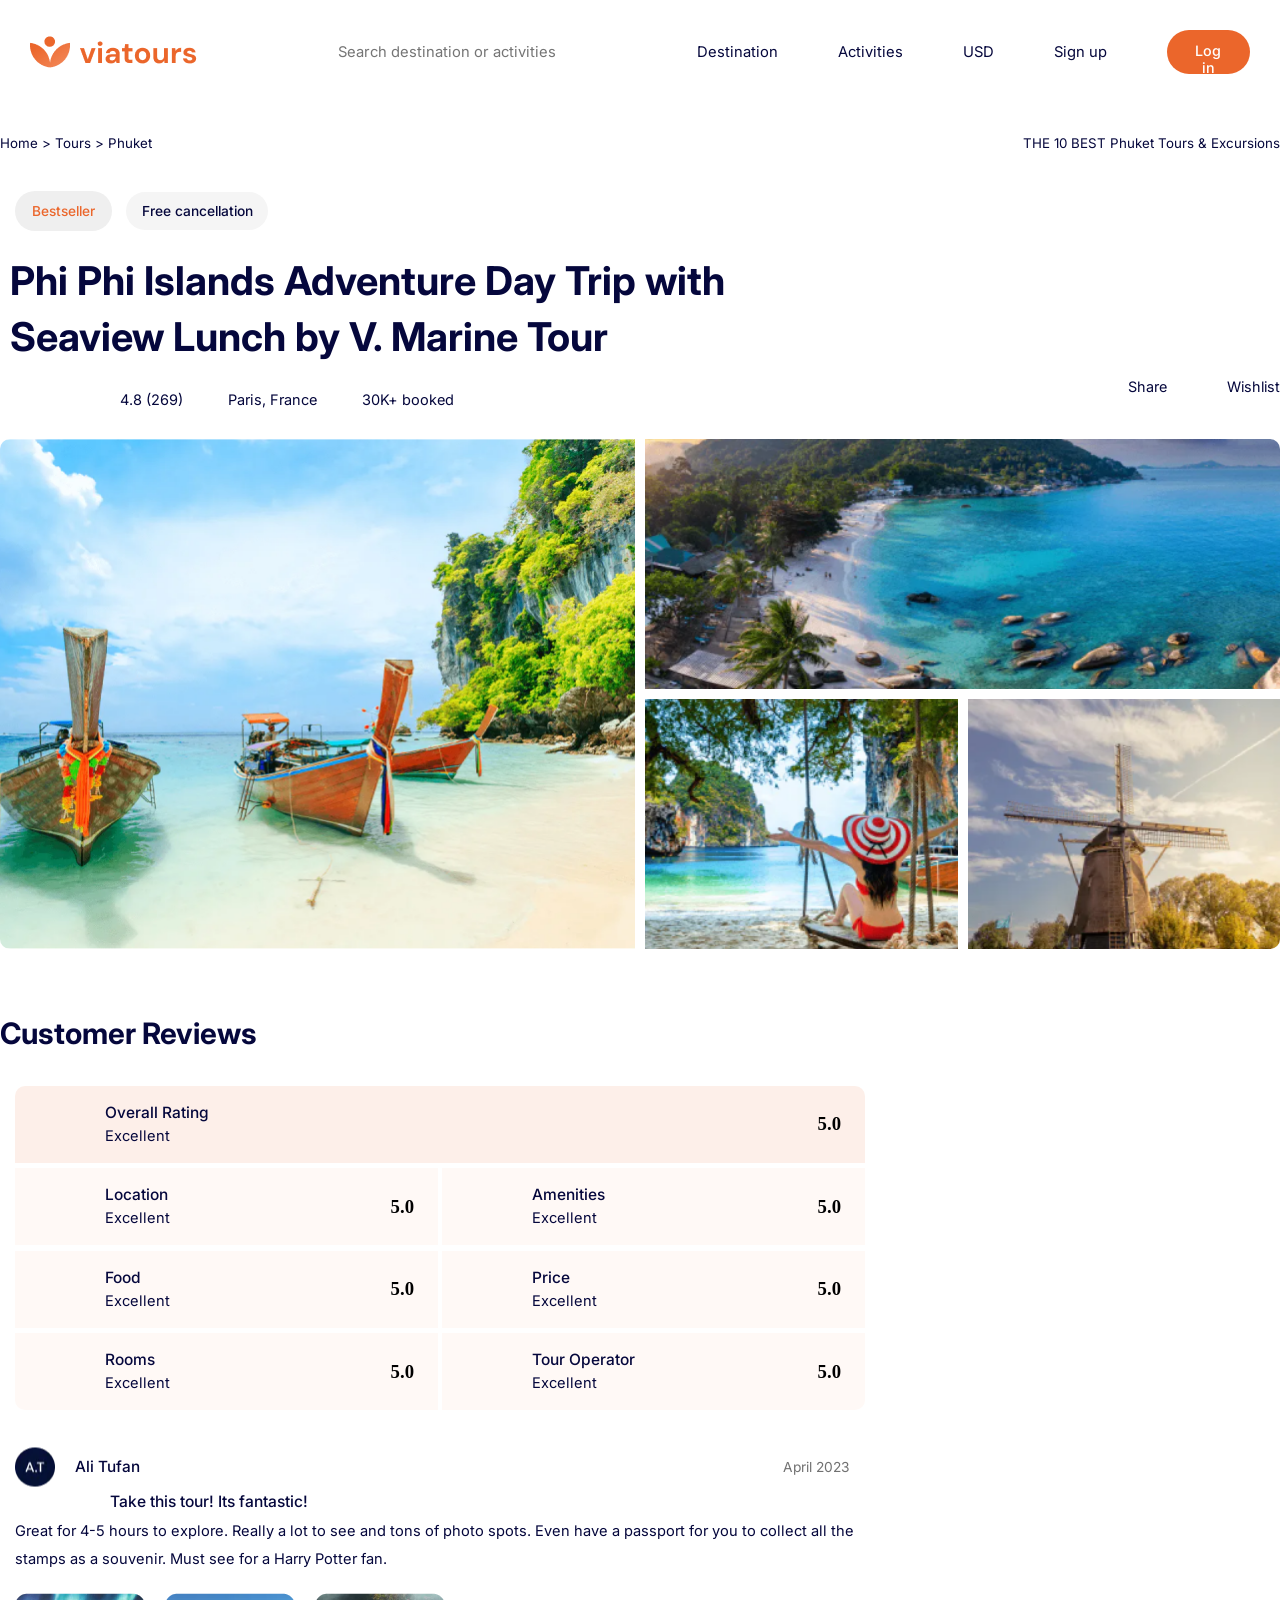
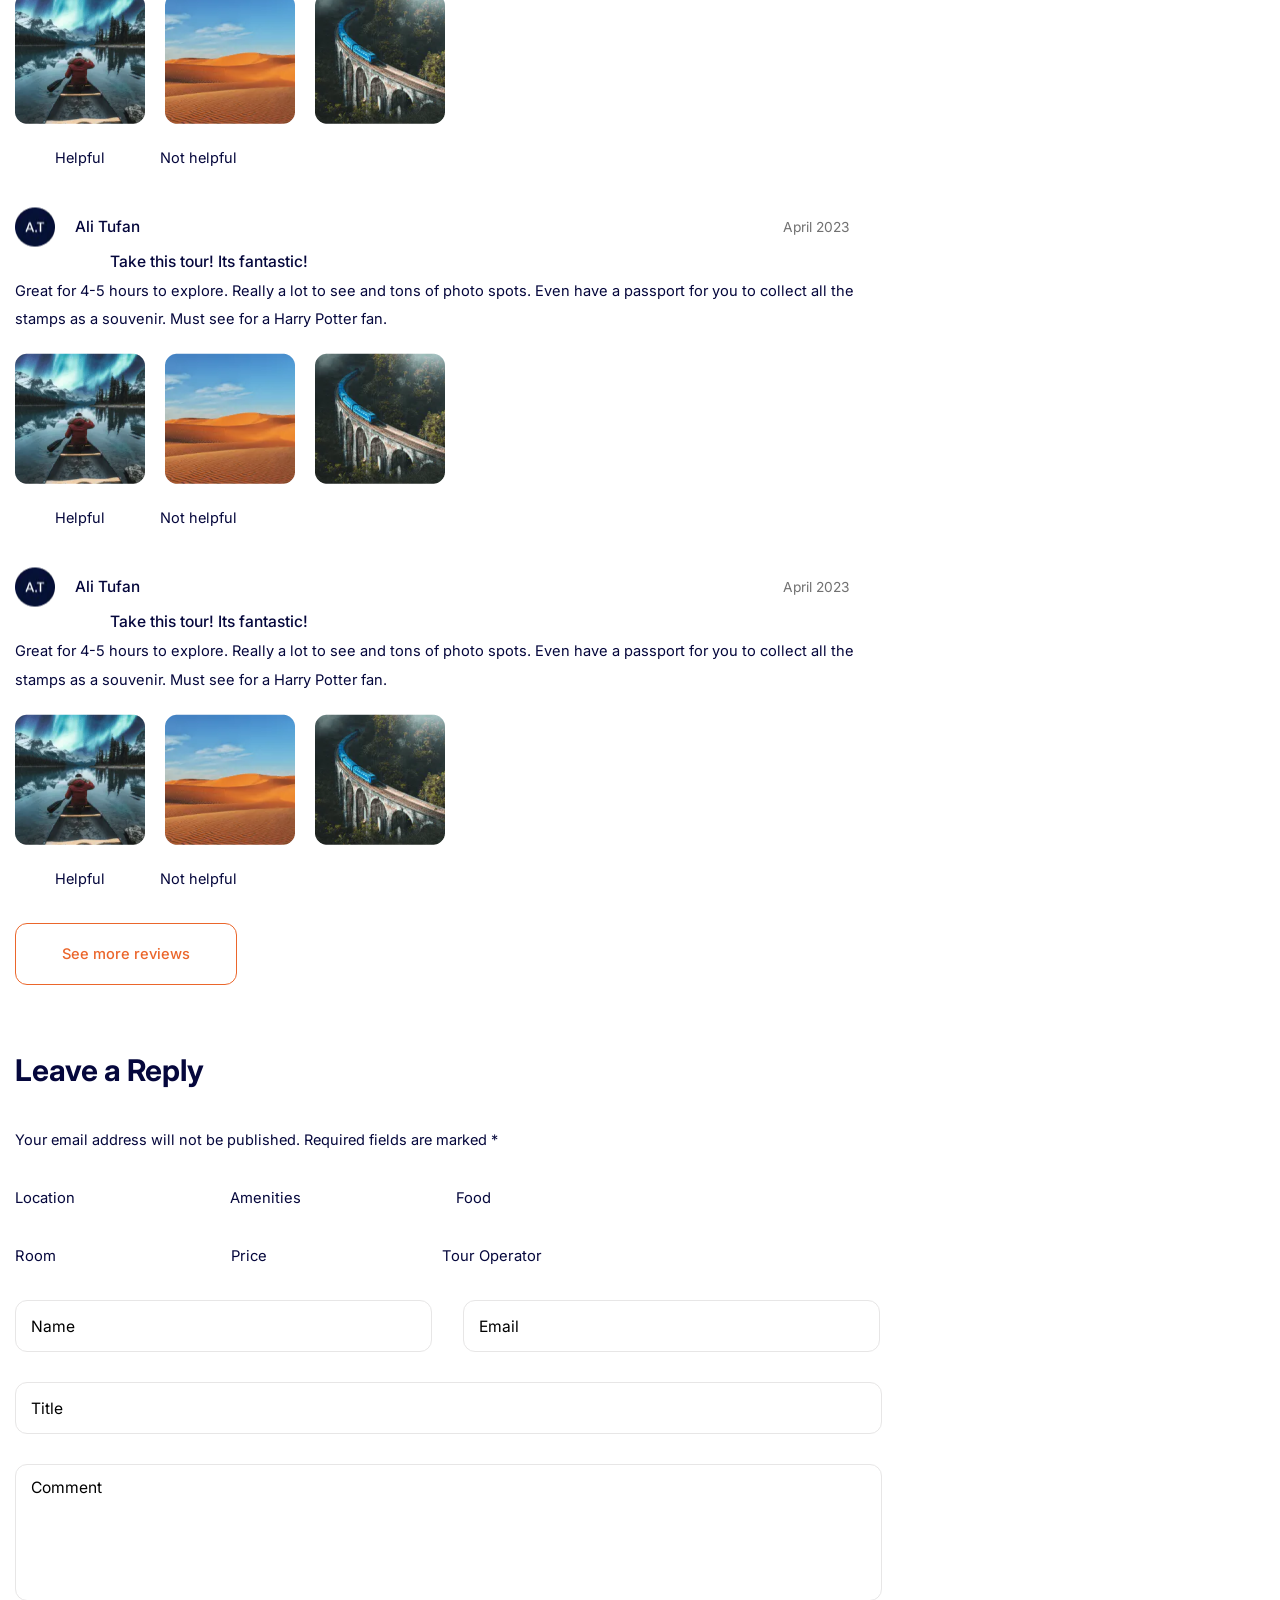
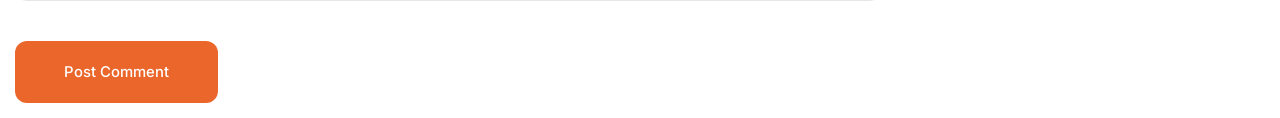
==== commit ef716c31: "Leave a replay added 10052024_2355" ====
--- a/FIGMA/index.html
+++ b/FIGMA/index.html
@@ -67,7 +67,7 @@
     <!-- section-7 start -->
     <section class="section-7">
         <!-- container start -->
-            <div class="container">
+            <div class="container7">
                 <h1 class="cr">Customer Reviews</h1>
                 <!-- table start -->
                 <div class="table">
@@ -216,7 +216,45 @@
 
             </div>
             <!-- container end -->
-    
+
+                <button class="smr">See more reviews</button>
+
+            <!-- form start -->
+              <form action="" method="get">
+
+                <h2>Leave a Reply</h2>
+                <p>Your email address will not be published. Required fields are marked *</p>
+
+                <div class="alf">
+                    <p>Location</p>
+                    <p>Amenities</p>
+                    <p>Food</p>
+
+                </div>
+
+                <div class="rpt">
+                    <p>Room</p>
+                    <p>Price</p>
+                    <p>Tour Operator</p>
+                </div>
+
+                <div class="name_email">
+                    <input type="text" name="name" placeholder="Name" >
+                    <input type="email" name="email" placeholder="Email" >
+                </div>
+
+                <input type="text" name="title" placeholder="Title" id="title">
+
+                <div class="comment">
+                    <p>Comment</p>
+                </div>
+
+                <button id="postc">Post Comment</button>
+
+              </form>
+    
+            <!-- form end -->
+
        </section>
     <!-- section-7 end -->
 
--- a/FIGMA/styles.css
+++ b/FIGMA/styles.css
@@ -109,8 +109,7 @@
 }
 
 .section-2-main-content-heading > h1 {
-  font-family: "
-    ";
+  font-family: "Inter";
   font-size: 39.69px;
   font-weight: 700;
   line-height: 56px;
@@ -211,24 +210,24 @@
     padding: 13px 20.8px 13px 21px;
     border-radius: 200px;
     background-color: #05073C;
-    font-family: "Inter";
+    font-family: Inter;
     font-size: 14.65px;
     font-weight: 500;
     color: #FFFFFF;
     margin-right: 20px;
     margin-bottom: 20px;
     border: none;
-} *//*# sourceMappingURL=styles.css.map */
-
-
+} */
 .section-7 {
   max-width: 1320px;
   margin: auto;
 }
-.section-7 .container {
+.section-7 .container7 {
   max-width: 880px;
-}
-.section-7 .container .cr {
+  margin: 0;
+  margin-top: 60px;
+}
+.section-7 .container7 .cr {
   font-family: "Inter";
   font-size: 29.53px;
   font-weight: 700;
@@ -236,8 +235,9 @@
   text-align: left;
   color: #05073C;
 }
-.section-7 .container .table {
+.section-7 .container7 .table {
   margin-bottom: 30px;
+  margin-top: 30px;
   max-width: 850px;
   height: 326px;
   display: grid;
@@ -246,8 +246,9 @@
   grid-gap: 4px;
   grid-auto-flow: dense;
   justify-content: center;
-}
-.section-7 .container .table .child {
+  margin-left: 15px;
+}
+.section-7 .container7 .table .child {
   height: 77px;
   padding-left: 90px;
   padding-right: 24px;
@@ -256,10 +257,10 @@
   align-items: center;
   justify-content: space-between;
 }
-.section-7 .container .table .child .tname {
+.section-7 .container7 .table .child .tname {
   background: none;
 }
-.section-7 .container .table .child .tname h4 {
+.section-7 .container7 .table .child .tname h4 {
   font-family: "Inter";
   font-size: 15.5px;
   font-weight: 500;
@@ -269,7 +270,7 @@
   padding: 0;
   color: #05073C;
 }
-.section-7 .container .table .child .tname p {
+.section-7 .container7 .table .child .tname p {
   font-family: "Inter";
   font-size: 14.65px;
   font-weight: 400;
@@ -279,7 +280,7 @@
   padding: 0;
   color: #05073C;
 }
-.section-7 .container .table .child .tname h3 {
+.section-7 .container7 .table .child .tname h3 {
   font-family: "Inter";
   font-size: 15.88px;
   font-weight: 500;
@@ -287,29 +288,31 @@
   text-align: left;
   color: #05073C;
 }
-.section-7 .container .table div:nth-of-type(1) {
+.section-7 .container7 .table div:nth-of-type(1) {
   grid-column-start: 1;
   grid-column-end: 3;
   background: rgba(235, 102, 43, 0.1019607843);
   border-top-left-radius: 10px;
   border-top-right-radius: 10px;
 }
-.section-7 .container .table div:nth-of-type(6) {
+.section-7 .container7 .table div:nth-of-type(6) {
   border-bottom-left-radius: 10px;
 }
-.section-7 .container .table div:nth-of-type(7) {
+.section-7 .container7 .table div:nth-of-type(7) {
   border-bottom-right-radius: 10px;
 }
-.section-7 .container .abox {
+.section-7 .container7 .abox {
   max-width: 850px;
-}
-.section-7 .container .abox .ali {
+  margin-top: 35px;
+  margin-left: 15px;
+}
+.section-7 .container7 .abox .ali {
   display: flex;
   align-items: center;
   gap: 20px;
   position: relative;
 }
-.section-7 .container .abox .ali h5 {
+.section-7 .container7 .abox .ali h5 {
   position: absolute;
   right: 15px;
   font-family: "Inter";
@@ -319,7 +322,7 @@
   text-align: left;
   color: #717171;
 }
-.section-7 .container .abox .ali h4 {
+.section-7 .container7 .abox .ali h4 {
   font-family: "Inter";
   font-size: 15.38px;
   font-weight: 500;
@@ -327,7 +330,7 @@
   text-align: left;
   color: #05073C;
 }
-.section-7 .container .abox h3 {
+.section-7 .container7 .abox h3 {
   font-family: "Inter";
   font-size: 15.63px;
   font-weight: 500;
@@ -336,7 +339,7 @@
   color: #05073C;
   margin-left: 95px;
 }
-.section-7 .container .abox p {
+.section-7 .container7 .abox p {
   font-family: "Inter";
   font-size: 14.65px;
   font-weight: 400;
@@ -344,21 +347,167 @@
   text-align: left;
   color: #05073C;
 }
-.section-7 .container .abox .fantastic {
+.section-7 .container7 .abox .fantastic {
   display: flex;
   gap: 20px;
-}
-.section-7 .container .abox .forP {
+  margin-top: 20px;
+}
+.section-7 .container7 .abox .forP {
+  margin-top: 20px;
   margin-left: 40px;
   display: flex;
   gap: 55px;
 }
-.section-7 .container .abox .forP > p {
+.section-7 .container7 .abox .forP > p {
   font-family: "Inter";
   font-size: 14.53px;
   font-weight: 400;
   line-height: 28.13px;
   text-align: left;
   color: #05073C;
-}/*# sourceMappingURL=styles.css.map */
-
+}
+.section-7 .smr {
+  width: 222.14px;
+  height: 62px;
+  cursor: pointer;
+  padding: 21px 35.8px 21px 36px;
+  border-radius: 12px;
+  border: 1px solid #EB662B;
+  font-family: "Inter";
+  font-size: 14.65px;
+  font-weight: 500;
+  text-align: center;
+  color: #EB662B;
+  background-color: white;
+  margin: 30px 15px 0px 15px;
+}
+.section-7 form {
+  max-width: 880px;
+  margin: 0;
+  margin-top: 60px;
+}
+.section-7 form h2 {
+  margin: 63px 15px 33px 15px;
+  font-family: "Inter";
+  font-size: 29.88px;
+  font-weight: 700;
+  line-height: 45px;
+  text-align: left;
+  color: #05073C;
+}
+.section-7 form p {
+  font-family: "Inter";
+  font-size: 14.53px;
+  font-weight: 400;
+  line-height: 28.13px;
+  text-align: left;
+  color: #05073C;
+  margin-left: 15px;
+}
+.section-7 form .alf {
+  display: flex;
+  align-items: center;
+  gap: 140px;
+  margin-top: 30px;
+}
+.section-7 form .alf p {
+  font-family: "Inter";
+  font-size: 14.77px;
+  font-weight: 400;
+  line-height: 28.13px;
+  text-align: left;
+  color: #05073C;
+}
+.section-7 form .rpt {
+  display: flex;
+  align-items: center;
+  gap: 160px;
+  margin-top: 30px;
+}
+.section-7 form .rpt p {
+  font-family: "Inter";
+  font-size: 14.77px;
+  font-weight: 400;
+  line-height: 28.13px;
+  text-align: left;
+  color: #05073C;
+}
+.section-7 form .name_email {
+  display: flex;
+  justify-content: space-between;
+  align-items: center;
+  margin: 30px 0px 30px 15px;
+  flex-wrap: wrap;
+  gap: 30px;
+}
+.section-7 form .name_email input {
+  width: 400px;
+  height: 50px;
+  border: 1px solid #E7E6E6;
+  border-radius: 12px;
+  padding-left: 15px;
+  font-family: Inter;
+  font-size: 15.63px;
+  font-weight: 400;
+  line-height: 16px;
+  text-align: left;
+}
+.section-7 form .name_email ::-moz-placeholder {
+  color: #000000;
+}
+.section-7 form .name_email ::placeholder {
+  color: #000000;
+}
+.section-7 form #title {
+  width: 850px;
+  height: 50px;
+  margin: 0px 0px 30px 15px;
+  border: 1px solid #E7E6E6;
+  border-radius: 12px;
+  padding-left: 15px;
+  font-family: Inter;
+  font-size: 15.63px;
+  font-weight: 400;
+  line-height: 16px;
+  text-align: left;
+}
+.section-7 form ::-moz-placeholder {
+  color: #000000;
+}
+.section-7 form ::placeholder {
+  color: #000000;
+}
+.section-7 form .comment {
+  width: 850px;
+  height: 135px;
+  margin-left: 15px;
+  padding-right: 15px;
+  border: 1px solid #E7E6E6;
+  border-radius: 12px;
+}
+.section-7 form .comment p {
+  margin: 15px;
+  font-family: Inter;
+  font-size: 15.63px;
+  font-weight: 400;
+  line-height: 16px;
+  text-align: left;
+  color: #000000;
+}
+.section-7 form #postc {
+  width: 203.31px;
+  height: 62px;
+  left: 15px;
+  padding: 21px 35.8px 21px 36px;
+  gap: 0px;
+  border-radius: 12px;
+  background: #EB662B;
+  font-family: "Inter";
+  font-size: 14.88px;
+  font-weight: 500;
+  text-align: center;
+  color: white;
+  border: none;
+  margin: 40px 0px 15px 15px;
+  cursor: pointer;
+}/*# sourceMappingURL=styles.css.map */
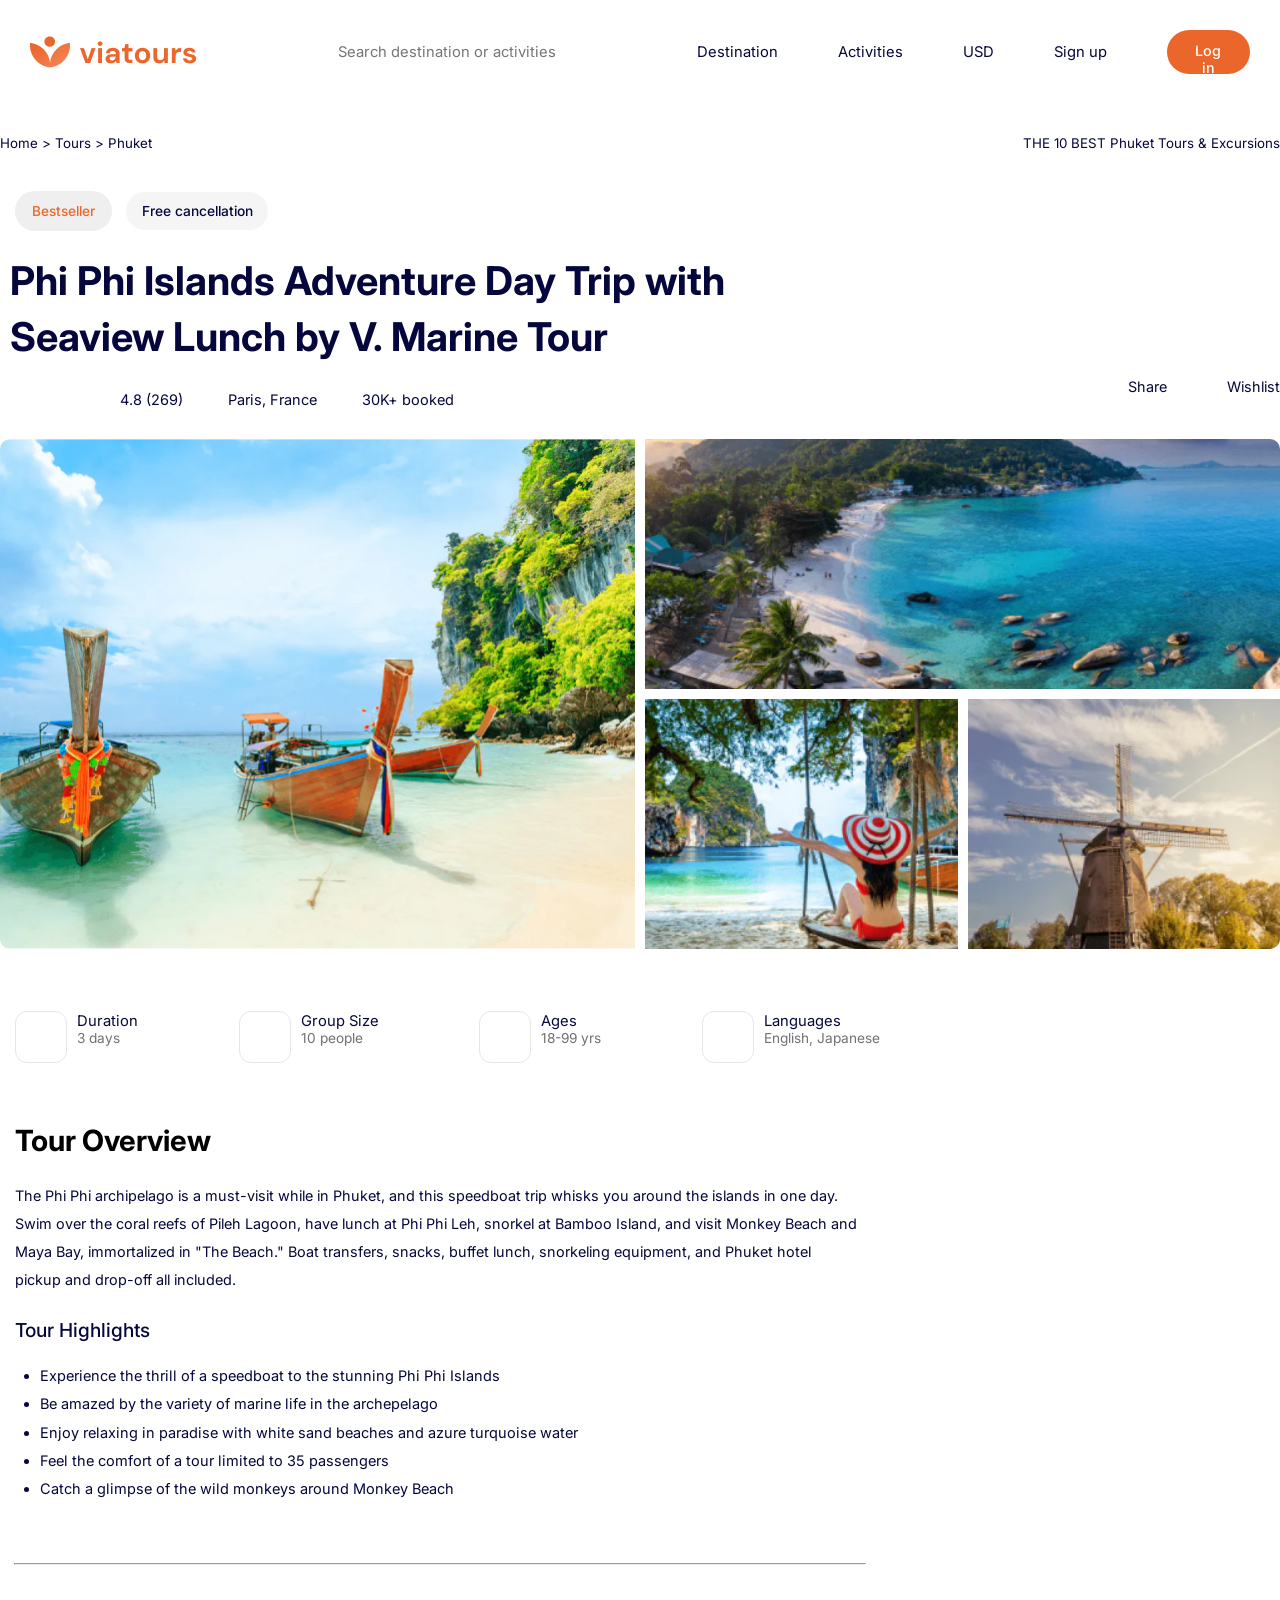
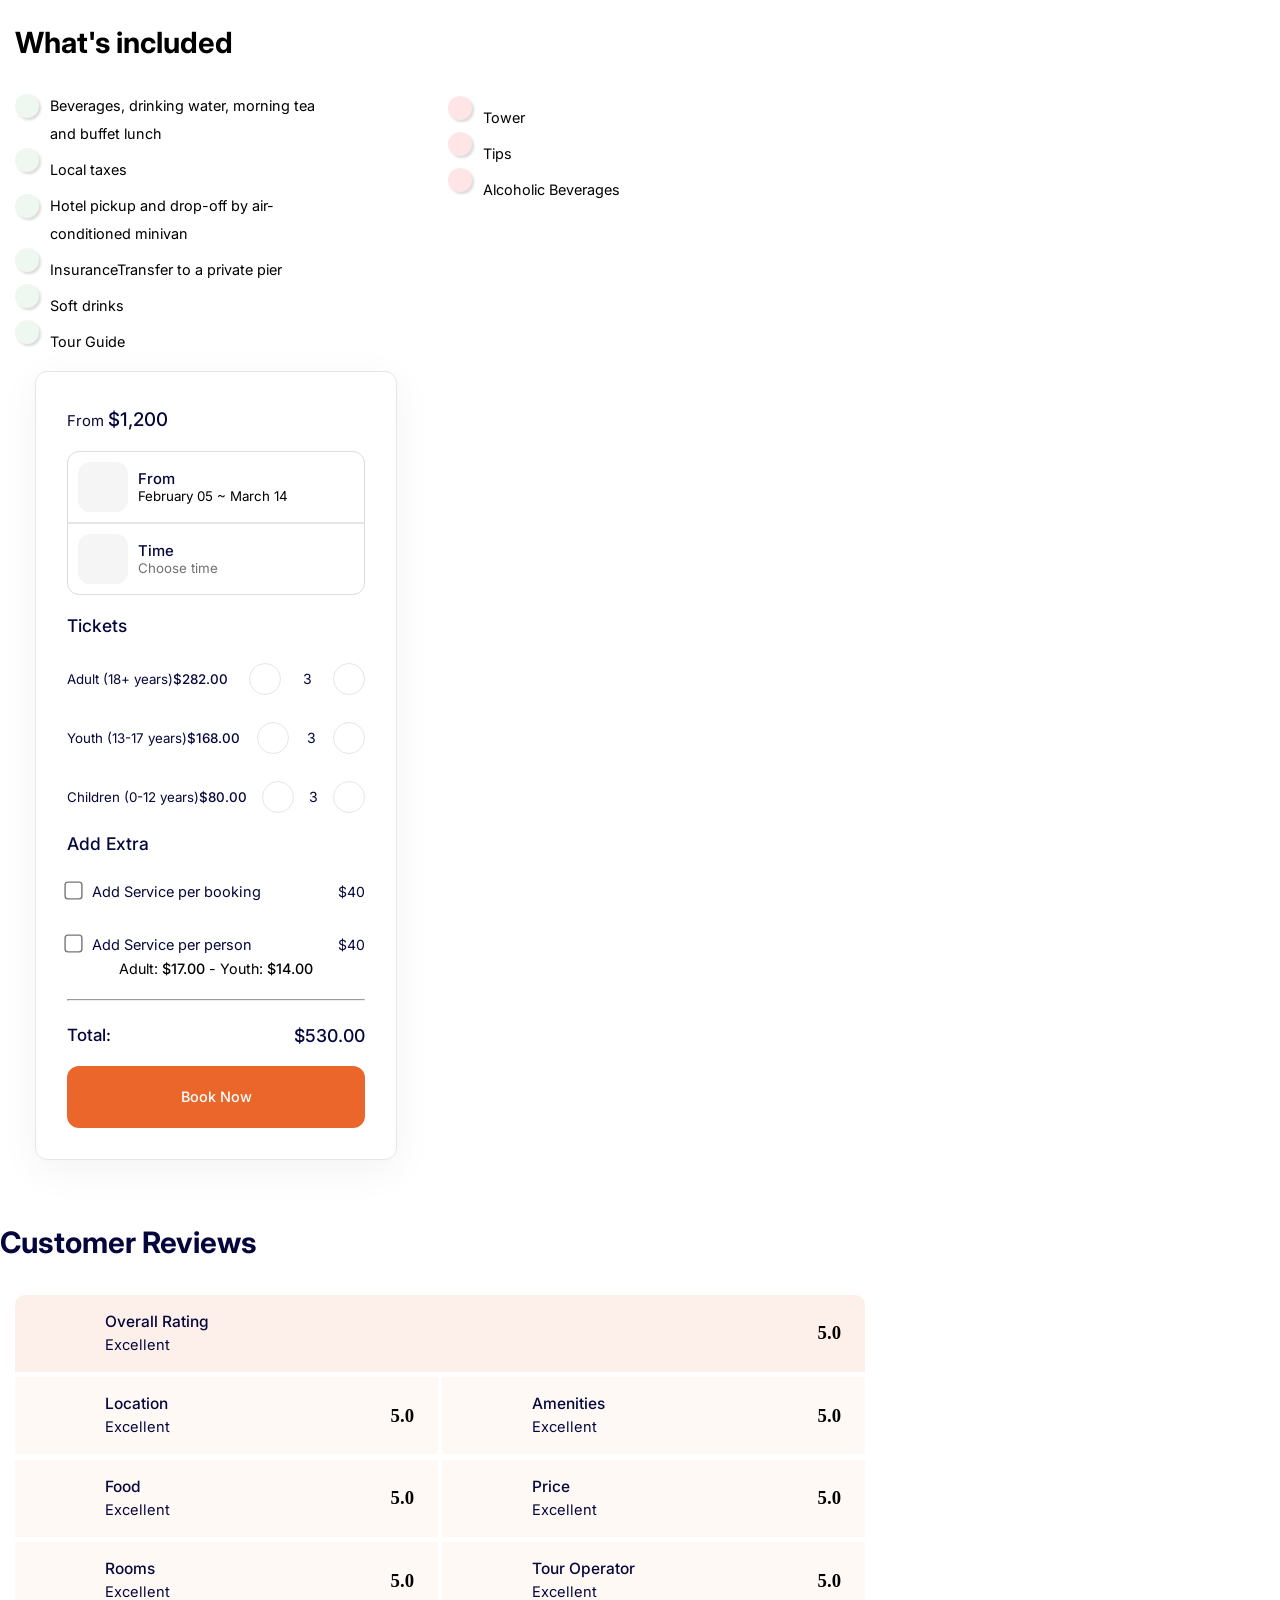
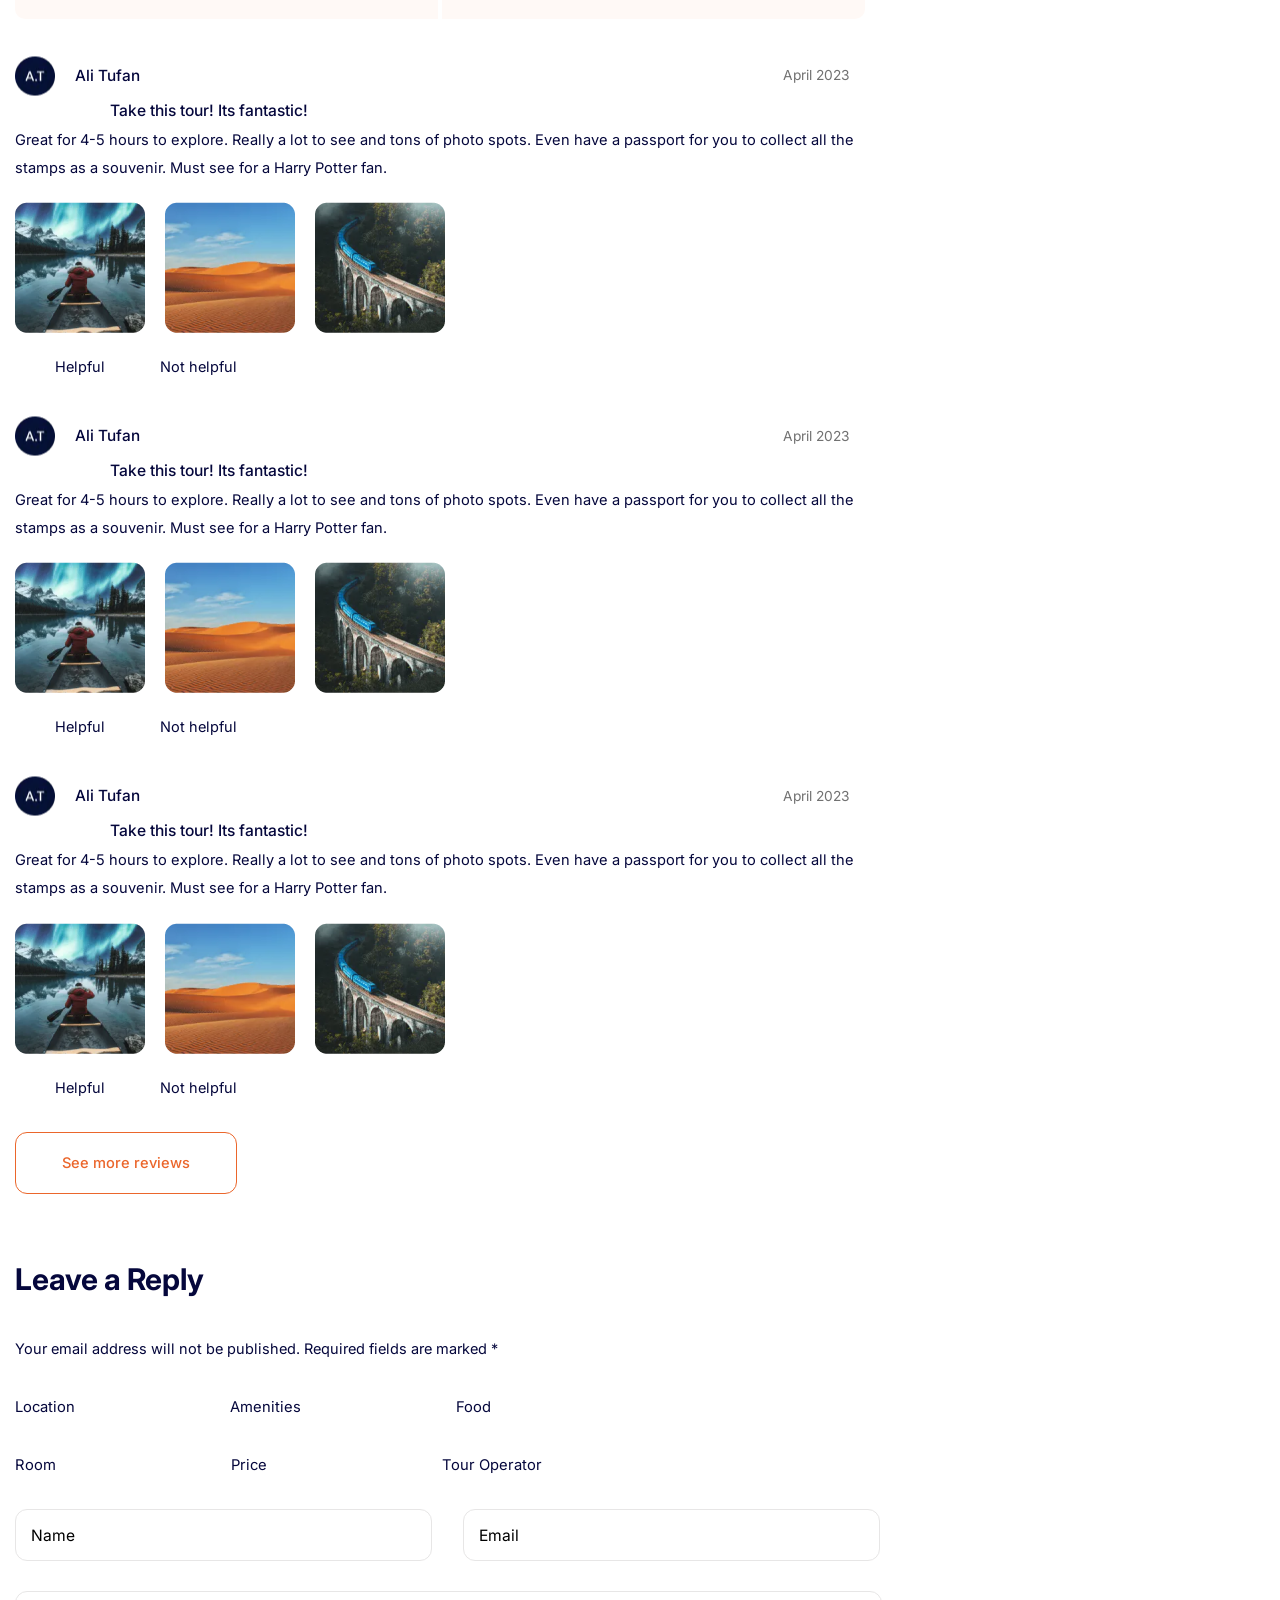
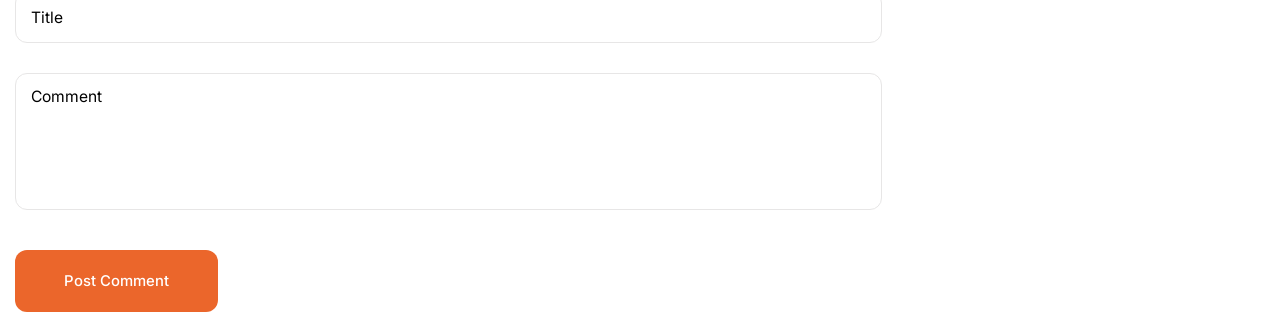
==== commit da6cf4aa: "Figma_Header_Navbar_added_12052024_2353" ====
--- a/FIGMA/index.html
+++ b/FIGMA/index.html
@@ -59,6 +59,194 @@
                 <div></div>
                 <div>
                     <!-- <button>See all photos</button> -->
+                </div>
+            </div>
+        </div>
+    </section>
+
+    <section id="section-2_1">
+        <div class="container" style="">
+            <div class="section-2_1_continer">
+                <div>
+                    <div class="schedule">
+                        <div class="schedule-1">
+                            <!-- Box -->
+                        </div>
+                        <div class="schedule-2">
+                            <span>
+                                Duration
+                            </span>
+                            <span>
+                                3 days
+                            </span>
+                        </div>
+                    </div>
+                    <div class="schedule">
+                        <div class="schedule-1">
+                            <!-- Box -->
+                        </div>
+                        <div class="schedule-2">
+                            <span>
+                                Group Size
+                            </span>
+                            <span>
+                                10 people
+                            </span>
+                        </div>
+                    </div>
+                    <div class="schedule">
+                        <div class="schedule-1">
+                            <!-- Box -->
+                        </div>
+                        <div class="schedule-2">
+                            <span>
+                                Ages
+                            </span>
+                            <span>
+                                18-99 yrs
+                            </span>
+                        </div>
+                    </div>
+                    <div class="schedule">
+                        <div class="schedule-1">
+                            <!-- Box -->
+                        </div>
+                        <div class="schedule-2">
+                            <span>
+                                Languages
+                            </span>
+                            <span>
+                                English, Japanese
+                            </span>
+                        </div>
+                    </div>
+                </div>
+
+
+                <h1 class="section-2_1_continer-heading">Tour Overview</h1>
+                <p class="section-2_1_continer-paragraph">
+                    The Phi Phi archipelago is a must-visit while in Phuket, and this speedboat trip whisks you around
+                    the islands in one day.
+                    Swim over the coral reefs of Pileh Lagoon, have lunch at Phi Phi Leh, snorkel at Bamboo Island, and
+                    visit Monkey Beach and
+                    Maya Bay, immortalized in "The Beach." Boat transfers, snacks, buffet lunch, snorkeling equipment,
+                    and Phuket hotel pickup
+                    and drop-off all included.
+                </p>
+                <h2 class="section-2_1_continer-subheading">
+                    Tour Highlights
+                </h2>
+                <ul class="section-2_1_continer-ul" style="list-style-type:disc;">
+                    <li>Experience the thrill of a speedboat to the stunning Phi Phi Islands</li>
+                    <li>Be amazed by the variety of marine life in the archepelago</li>
+                    <li>Enjoy relaxing in paradise with white sand beaches and azure turquoise water</li>
+                    <li>Feel the comfort of a tour limited to 35 passengers</li>
+                    <li>Catch a glimpse of the wild monkeys around Monkey Beach</li>
+                </ul>
+                <hr class="section-2_1_continer-hr-1">
+                <h1 class="section-2_1_continer-heading">What's included</h1>
+                <div class="what_include_Section">
+                    <div>
+                        <ul class="custom-bullets">
+                            <li>Beverages, drinking water, morning tea and
+                                buffet lunch</li>
+                            <li>Local taxes</li>
+                            <li>Hotel pickup and drop-off by air-conditioned
+                                minivan</li>
+                            <li>InsuranceTransfer to a private pier</li>
+                            <li>Soft drinks</li>
+                            <li>Tour Guide</li>
+                        </ul>
+                    </div>
+                    <div>
+                        <ul class="custom-bullets-1">
+                            <li>Tower</li>
+                            <li>Tips</li>
+                            <li>Alcoholic Beverages</li>
+                            <br><br><br><br><br>
+                            
+                        </ul>
+                    </div>
+                </div>
+
+            </div>
+            <div class="section-2_1_card ">
+                <div class="section-2_1_card-content">
+                    <p>From <span>$1,200</span></p>
+
+                    <div class="section-2_1_card-content-fixture">
+                        <div>
+                            <div>
+                                <!-- img -->
+                            </div>
+                            <div>
+                                <span>From</span><span>February 05 ~ March 14</span>
+                            </div>
+                        </div>
+                        <hr style="border:solid #E7E6E6 1px">
+                        <div>
+                            <div>
+                                <!-- img -->
+                            </div>
+                            <div>
+                                <span>Time</span><span style="color: #717171;">Choose time</span>
+                            </div>
+                        </div>
+                    </div>
+
+                    <h1>Tickets</h1>
+                    <div class="seat_details">
+                        <div>
+                            <span>Adult (18+ years)<span>$282.00</span></span>
+                            <div></div>
+                            <span>3</span>
+                            <div></div>
+                        </div>
+                        <div>
+                            <span>Youth (13-17 years)<span>$168.00</span></span>
+                            <div></div>
+                            <span>3</span>
+                            <div></div>
+                        </div>
+                        <div>
+                            <span>Children (0-12 years)<span>$80.00</span></span>
+                            <div></div>
+                            <span>3</span>
+                            <div></div>
+                        </div>
+                    </div>
+                    <h1>Add Extra</h1>
+                    <div class="seat_details-1">
+                        <div>
+                            <!-- <span>Adult (18+ years)<span>$282.00</span></span> -->
+                            <form action="/action_page.php">
+                                <input type="checkbox" id="vehicle1" name="vehicle1" value="Bike">
+                                <label for="vehicle1">&nbsp; Add Service per booking</label><br>
+                            </form>
+                            <div></div>
+                            <span></span>
+                            <span>$40</span>
+                        </div>
+                        <div>
+                            <form action="/action_page.php">
+                                <input type="checkbox" id="vehicle2" name="vehicle2" value="Bike">
+                                <label for="vehicle2">&nbsp; Add Service per person</label><br>
+                            </form>
+                            <div></div>
+                            <span></span>
+                            <span>$40</span>
+                        </div>
+                    </div>
+                    <div class="price-tag">
+                        Adult: <span style="font-weight: 500;">$17.00</span> - Youth: <span
+                            style="font-weight: 500;">$14.00</span>
+                    </div>
+                    <hr style="color: #E7E6E6;margin-top: 22px;">
+                    <div class="total_price">
+                        <span>Total:</span>
+                        <span>$530.00</span>
+                    </div>
+                    <button>Book Now</button>
                 </div>
             </div>
         </div>
--- a/FIGMA/styles.css
+++ b/FIGMA/styles.css
@@ -510,4 +510,409 @@
   border: none;
   margin: 40px 0px 15px 15px;
   cursor: pointer;
-}/*# sourceMappingURL=styles.css.map */+}/*# sourceMappingURL=styles.css.map */
+
+
+#section-2_1 {
+  margin-top: 45px;
+}
+
+
+.section-2_1_continer {
+  width: 880px;
+  display: inline-block;
+}
+
+.section-2_1_continer>div {
+  display: flex;
+  align-items: center;
+  justify-content: space-between;
+  flex-grow: 1;
+}
+
+
+.schedule {
+  display: flex;
+  justify-content: center;
+  gap: 10px;
+  margin-left: 15px;
+}
+
+.schedule-1 {
+  height: 50px;
+  width: 50px;
+  border-radius: 12px;
+  border: 1px solid #E7E6E6;
+  background-color: transparent;
+  margin-top: 15px;
+}
+
+.schedule-2 {
+  display: flex;
+  flex-direction: column;
+  align-items: start;
+  margin-top: 16.79px;
+}
+
+.schedule-2>span:nth-of-type(1) {
+  color: #05073C;
+  font-family: Inter;
+  font-size: 14.77px;
+  font-weight: 400;
+}
+
+.schedule-2>span:nth-of-type(2) {
+  font-family: Inter;
+  font-size: 13.67px;
+  font-weight: 400;
+  color: #717171;
+}
+
+.section-2_1_continer-heading {
+  margin-top: 60px;
+  font-family: Inter;
+  font-size: 29.18px;
+  font-weight: 700;
+  margin-left: 15px;
+}
+
+.section-2_1_continer-paragraph {
+  font-family: Inter;
+  font-size: 14.41px;
+  font-weight: 400;
+  margin-left: 15px;
+  margin-top: 24px;
+  Line-height: 28.13px;
+  color: #05073C;
+  max-width: 844.72px;
+}
+
+.section-2_1_continer-subheading {
+  font-family: Inter;
+  font-size: 19.22px;
+  font-weight: 500;
+  color: #05073C;
+  margin-top: 24.13px;
+  margin-left: 15px;
+}
+
+.section-2_1_continer-ul {
+  margin-left: 40px;
+  font-family: Inter;
+  font-size: 14.53px;
+  font-weight: 400;
+  line-height: 28.13px;
+  margin-top: 20px;
+  color: #05073C;
+}
+
+.section-2_1_continer-hr-1 {
+  width: 850px;
+  background-color: #E7E6E6;
+  margin: auto;
+  margin-top: 60px;
+}
+
+.what_include_Section {
+  margin-left: 15px;
+  margin-top: 24px;
+
+
+}
+
+.what_include_Section>div {
+  width: 100%;
+  display: flex !important;
+  /* Make the outer container a flexbox */
+  align-items: flex-start;
+  /* Align both divs to the top */
+}
+
+.custom-bullets {
+  list-style-type: none;
+  font-family: Inter;
+  font-size: 14.41px;
+  font-weight: 400;
+  line-height: 28px;
+  max-width: 316px;
+}
+
+.custom-bullets li {
+  position: relative;
+  padding-left: 35px;
+  padding-top: 8px;
+}
+
+.custom-bullets li::before {
+  content: "";
+  position: absolute;
+  left: 0;
+  top: 35%;
+  transform: translateY(-50%);
+  width: 24px;
+  height: 24px;
+  background-color: #EFF7F1;
+  border-radius: 50%;
+  box-shadow: rgba(0, 0, 0, 0.15) 1.95px 1.95px 2.6px;
+}
+
+.custom-bullets-1 {
+  list-style-type: none;
+  font-family: Inter;
+  font-size: 14.41px;
+  font-weight: 400;
+  line-height: 28px;
+  max-width: 316px;
+}
+
+.custom-bullets-1 li {
+  position: relative;
+  padding-left: 35px;
+  padding-top: 8px;
+}
+
+.custom-bullets-1 li::before {
+  content: "";
+  position: absolute;
+  left: 0;
+  top: 35%;
+  transform: translateY(-50%);
+  width: 24px;
+  height: 24px;
+  background-color: #FFE5E5;
+  border-radius: 50%;
+  box-shadow: rgba(0, 0, 0, 0.15) 1.95px 1.95px 2.6px;
+}
+
+.section-2_1_card {
+  width: 360px;
+  /* border: solid brown; */
+  display: inline-block;
+  margin-left: 35px;
+  vertical-align: top;
+  margin-top: 15px;
+  border: 1px solid #E7E6E6;
+  box-shadow: 0px 10px 40px 0px #0000000D;
+  border-radius: 12px;
+  height: auto;
+
+}
+
+.section-2_1_card-content {
+  /* border: solid black; */
+  margin-left: 31px;
+  margin-right: 31px;
+  margin-top: 35.68px;
+}
+
+.section-2_1_card-content>p {
+  font-family: Inter;
+  font-size: 14.88px;
+  font-weight: 400;
+  color: #05073C;
+}
+
+.section-2_1_card-content>p>span {
+  font-family: Inter;
+  font-size: 18.75px;
+  font-weight: 500;
+  color: #05073C;
+}
+
+.section-2_1_card-content-fixture {
+  /* border: solid black 1px; */
+  margin-top: 20px;
+  border: 1px solid #DDDDDD;
+  border-radius: 12px;
+}
+
+.section-2_1_card-content-fixture>div {
+  display: flex;
+  justify-content: left;
+  align-self: center;
+  gap: 10px;
+  padding: 10px;
+
+}
+
+.section-2_1_card-content-fixture>div>div:nth-of-type(1) {
+  height: 50px;
+  width: 50px;
+  border-radius: 12px;
+  background-color: #F5F5F5;
+}
+
+.section-2_1_card-content-fixture>div>div:nth-of-type(2) {
+  display: flex;
+  justify-content: left;
+  flex-direction: column;
+  align-items: left;
+
+}
+
+.section-2_1_card-content-fixture>div>div:nth-of-type(2)>span:nth-of-type(1) {
+  font-size: 14.88px;
+  font-weight: 500;
+  font-family: Inter;
+  color: #05073C;
+  margin-top: 8px;
+}
+
+.section-2_1_card-content-fixture>div>div:nth-of-type(2)>span:nth-of-type(2) {
+  font-family: Inter;
+  font-size: 13.34px;
+  font-weight: 400;
+}
+
+.section-2_1_card-content>h1 {
+  font-family: Inter;
+  font-size: 17.44px;
+  font-weight: 500;
+  color: #05073C;
+  margin-top: 20px;
+}
+
+.seat_details {
+  margin-top: 20px;
+}
+
+.seat_details>div {
+  display: flex;
+  justify-content: space-between;
+  align-items: center;
+  margin-top: 27px;
+}
+
+
+.seat_details>div>span:nth-of-type(1) {
+  font-family: Inter;
+  font-size: 13.34px;
+  font-weight: 400;
+  color: #05073C;
+
+}
+
+.seat_details>div>span:nth-of-type(2) {
+  font-family: Inter;
+  font-size: 14px;
+  font-weight: 400;
+  color: #05073C;
+
+
+}
+
+.seat_details>div>span:nth-of-type(1)>span {
+  font-family: Inter;
+  font-size: 13.34px;
+  font-weight: 500;
+}
+
+.seat_details>div>div {
+  height: 30px;
+  width: 30px;
+  border-radius: 50%;
+  /* border: solid black 1px; */
+  background-color: transparent;
+  border: 1px solid #E7E6E6;
+}
+
+.seat_details-1 {
+  margin-top: 20px;
+}
+
+.seat_details-1>div {
+  display: flex;
+  justify-content: space-between;
+  align-items: center;
+  margin-top: 23px;
+}
+
+
+.seat_details-1>div>span:nth-of-type(1) {
+  font-family: Inter;
+  font-size: 13.34px;
+  font-weight: 400;
+  color: #05073C;
+
+}
+
+.seat_details-1>div>form>label {
+  font-family: Inter;
+  font-size: 14.53px;
+  font-weight: 400;
+  color: #05073C;
+}
+
+.seat_details-1>div>form>input[type="checkbox"] {
+  transform: scale(1.4);
+}
+
+
+.seat_details-1>div>span:nth-of-type(2) {
+  font-family: Inter;
+  font-size: 14px;
+  font-weight: 400;
+  color: #05073C;
+}
+
+.seat_details-1>div>span:nth-of-type(3) {
+  font-family: Inter;
+  font-size: 13.78px;
+  font-weight: 400;
+  line-height: 26.25px;
+
+}
+
+.seat_details-1>div>span:nth-of-type(1)>span {
+  font-family: Inter;
+  font-size: 13.34px;
+  font-weight: 500;
+}
+
+.seat_details-1>div>div {
+  height: 30px;
+  width: 30px;
+  background-color: transparent;
+}
+
+.price-tag {
+  font-family: Inter;
+  font-size: 14.3px;
+  font-weight: 400;
+  text-align: center;
+}
+
+.total_price {
+  margin-top: 24px;
+  display: flex;
+  justify-content: space-between;
+  align-items: center;
+}
+
+.total_price>span:nth-of-type(1) {
+  font-family: Inter;
+  font-size: 16.88px;
+  font-weight: 500;
+  color: #05073C;
+
+}
+
+.total_price>span:nth-of-type(2) {
+  font-family: Inter;
+  font-size: 17.72px;
+  font-weight: 500;
+  color: #05073C;
+}
+
+.section-2_1_card-content>button {
+  width: 100%;
+  margin-top: 20px;
+  height: 62px;
+  border-radius: 12px;
+  border: none;
+  background-color: #EB662B;
+  font-family: Inter;
+  font-size: 14.41px;
+  font-weight: 500;
+  color: #ffffff;
+  margin-bottom: 31px;
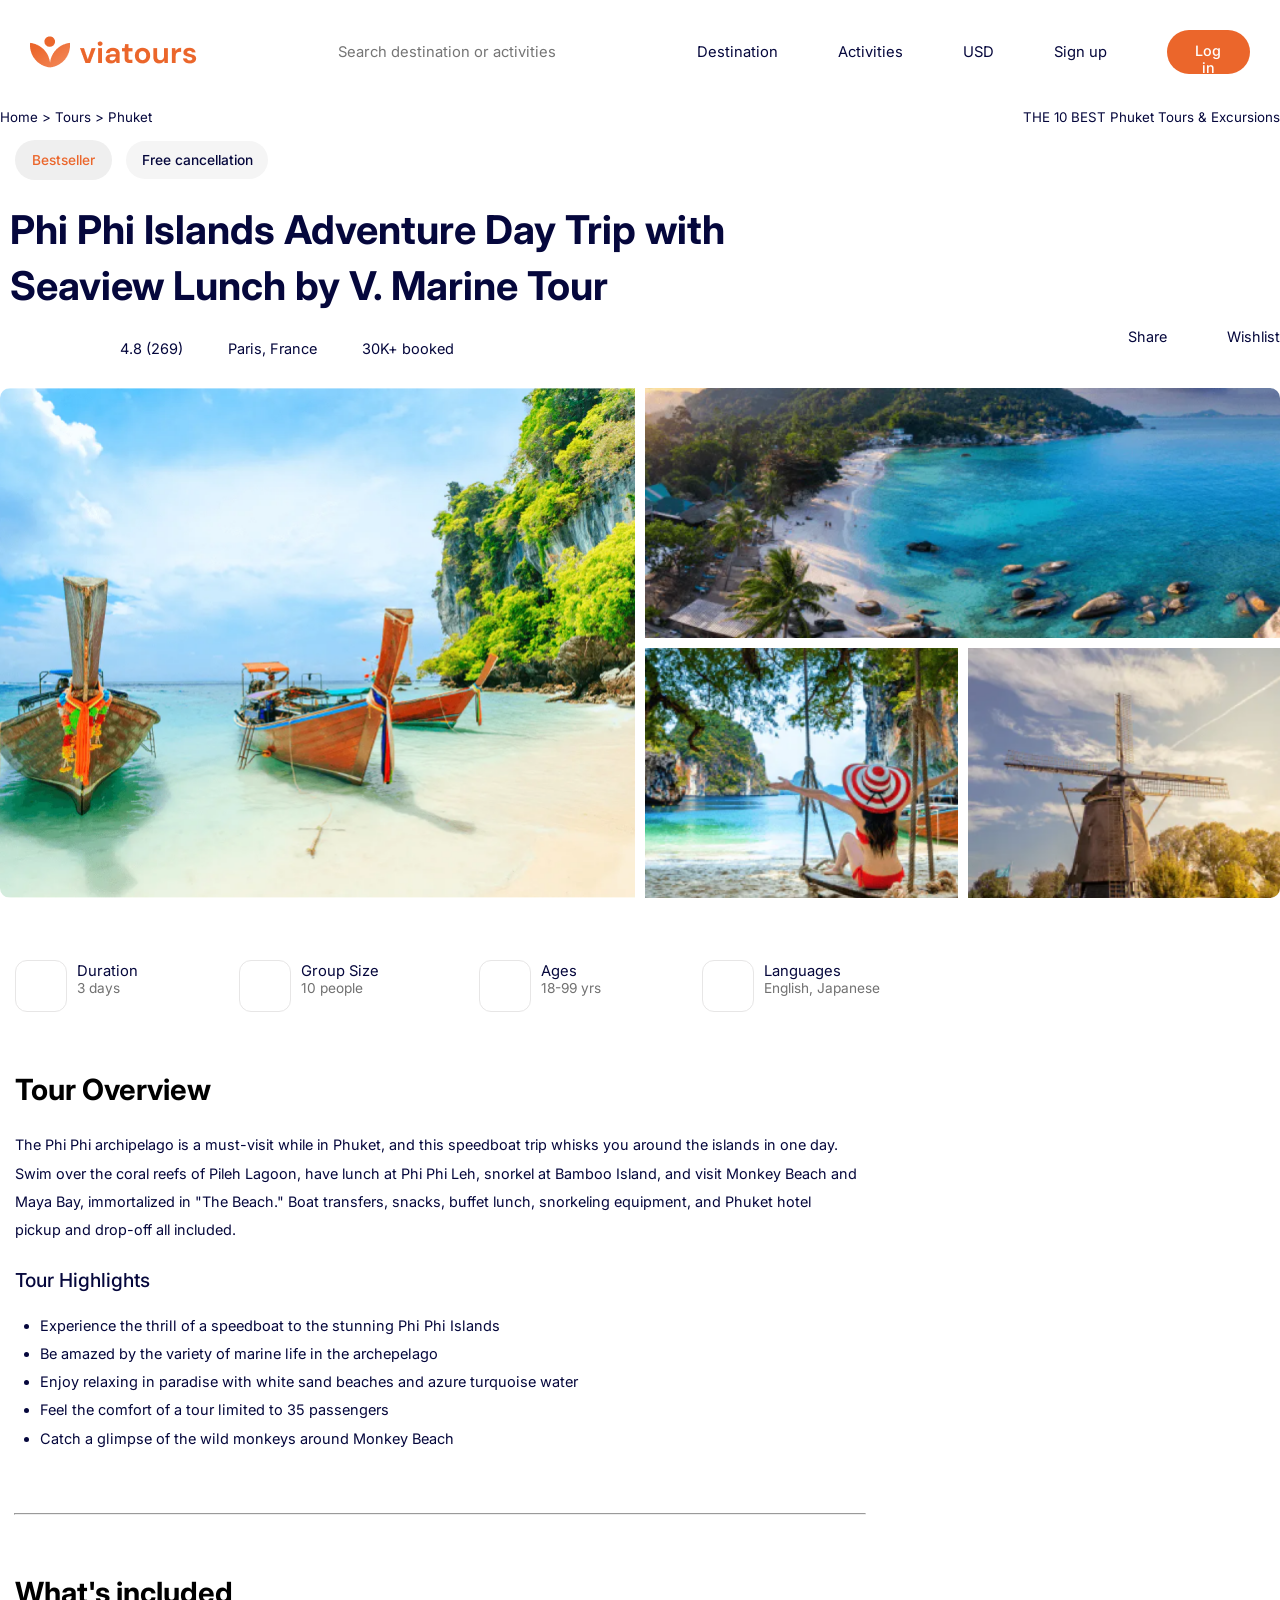
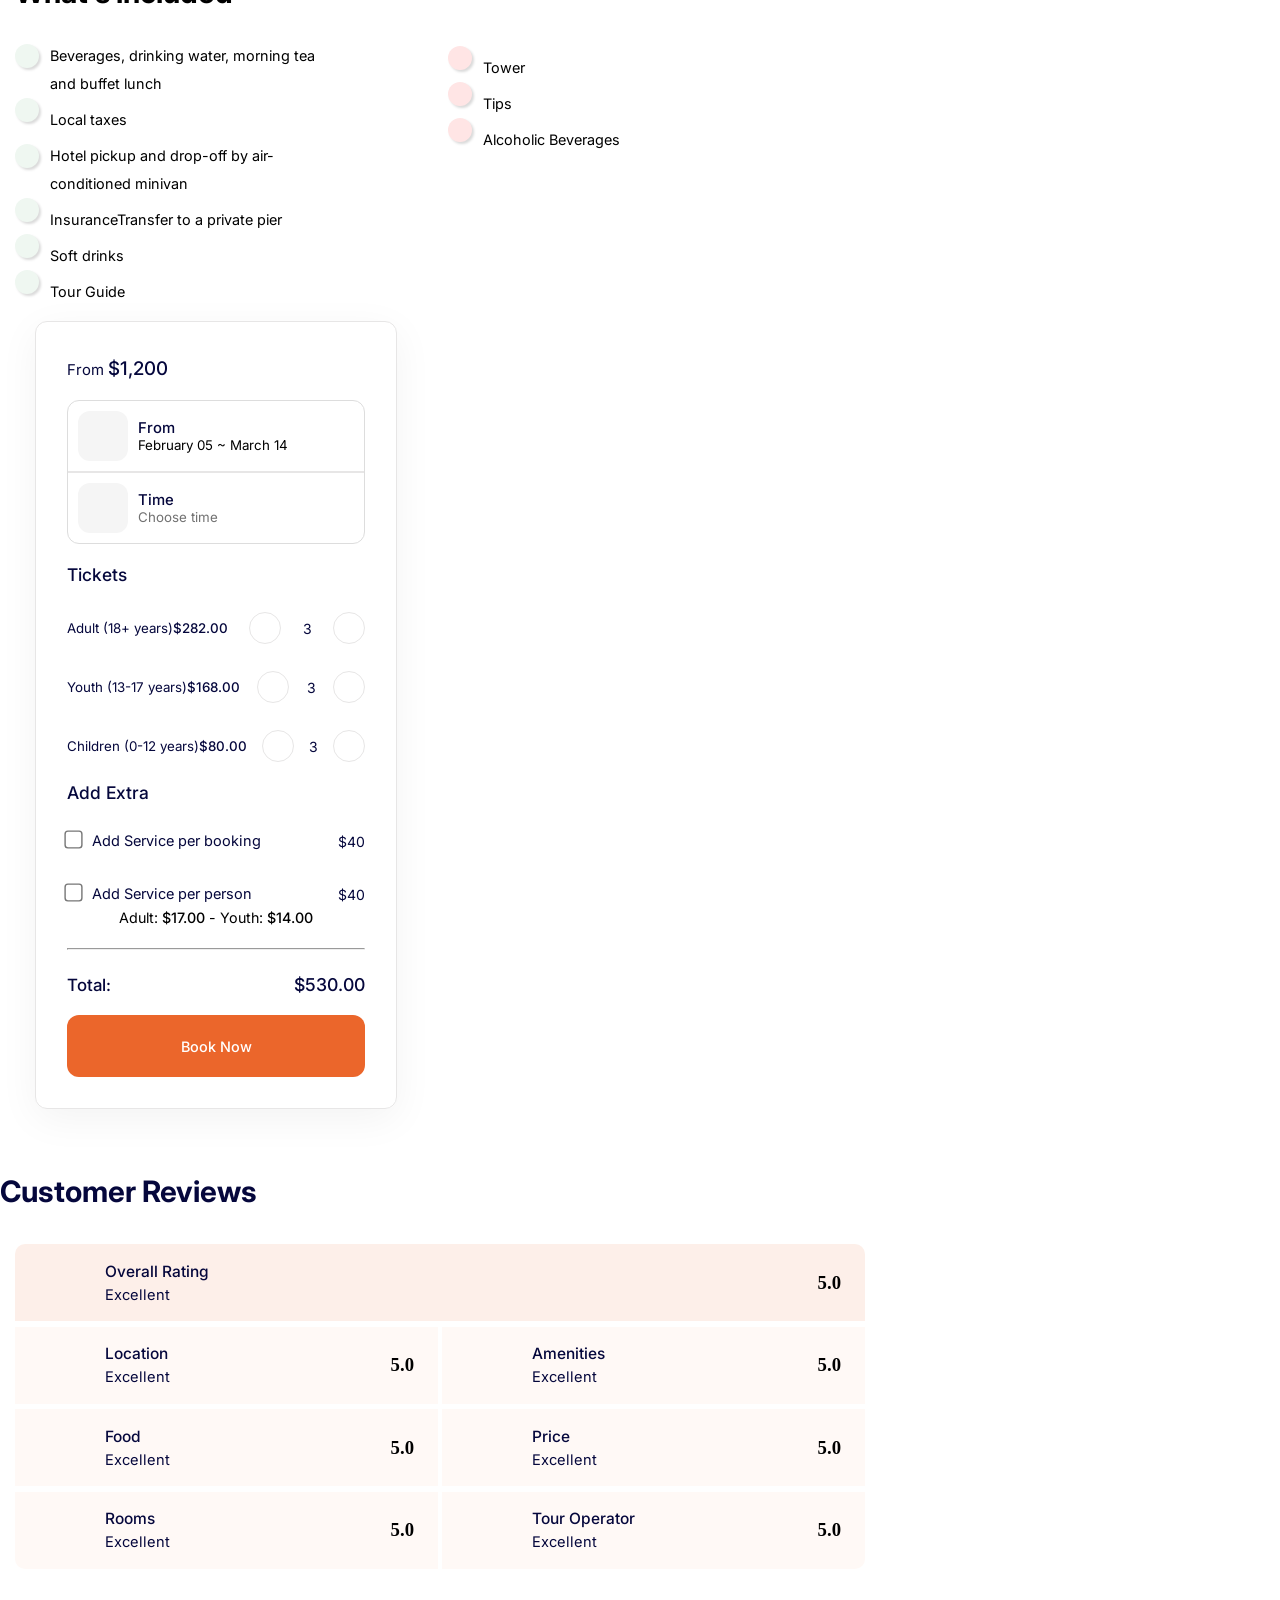
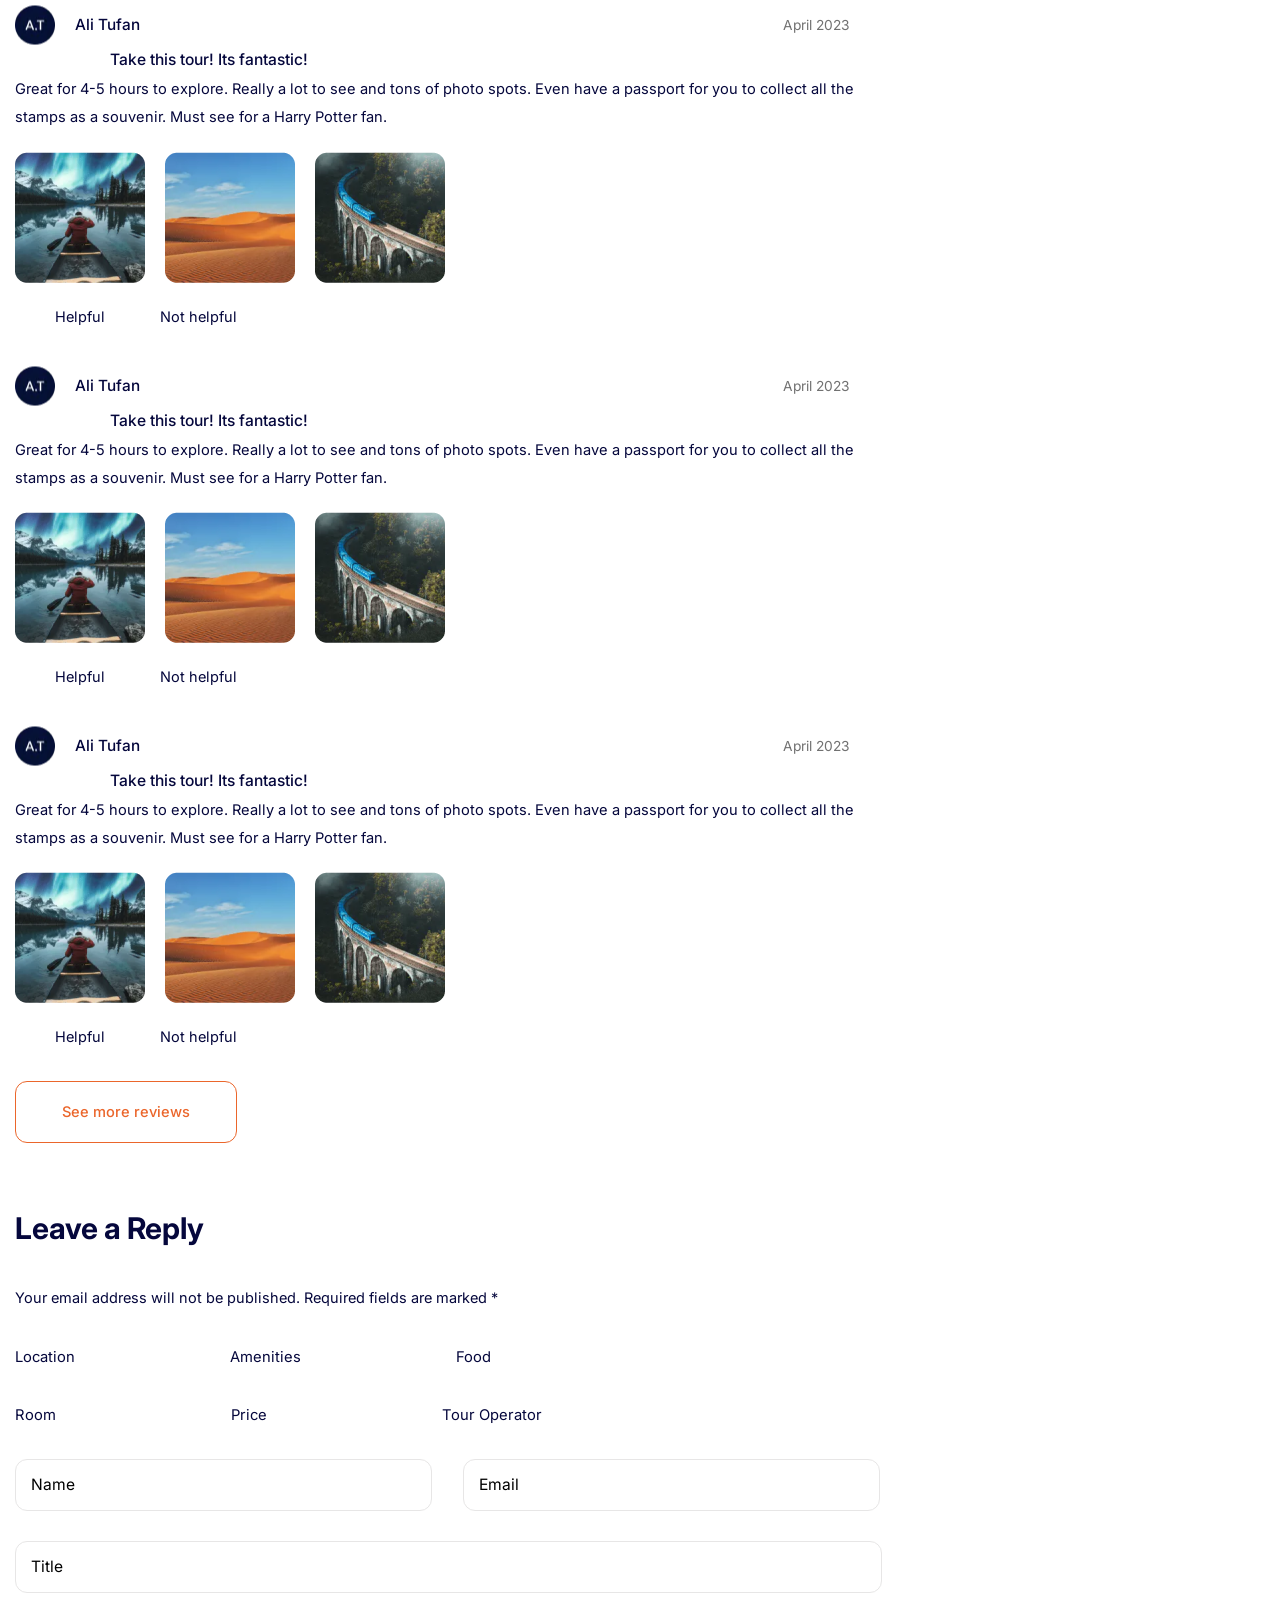
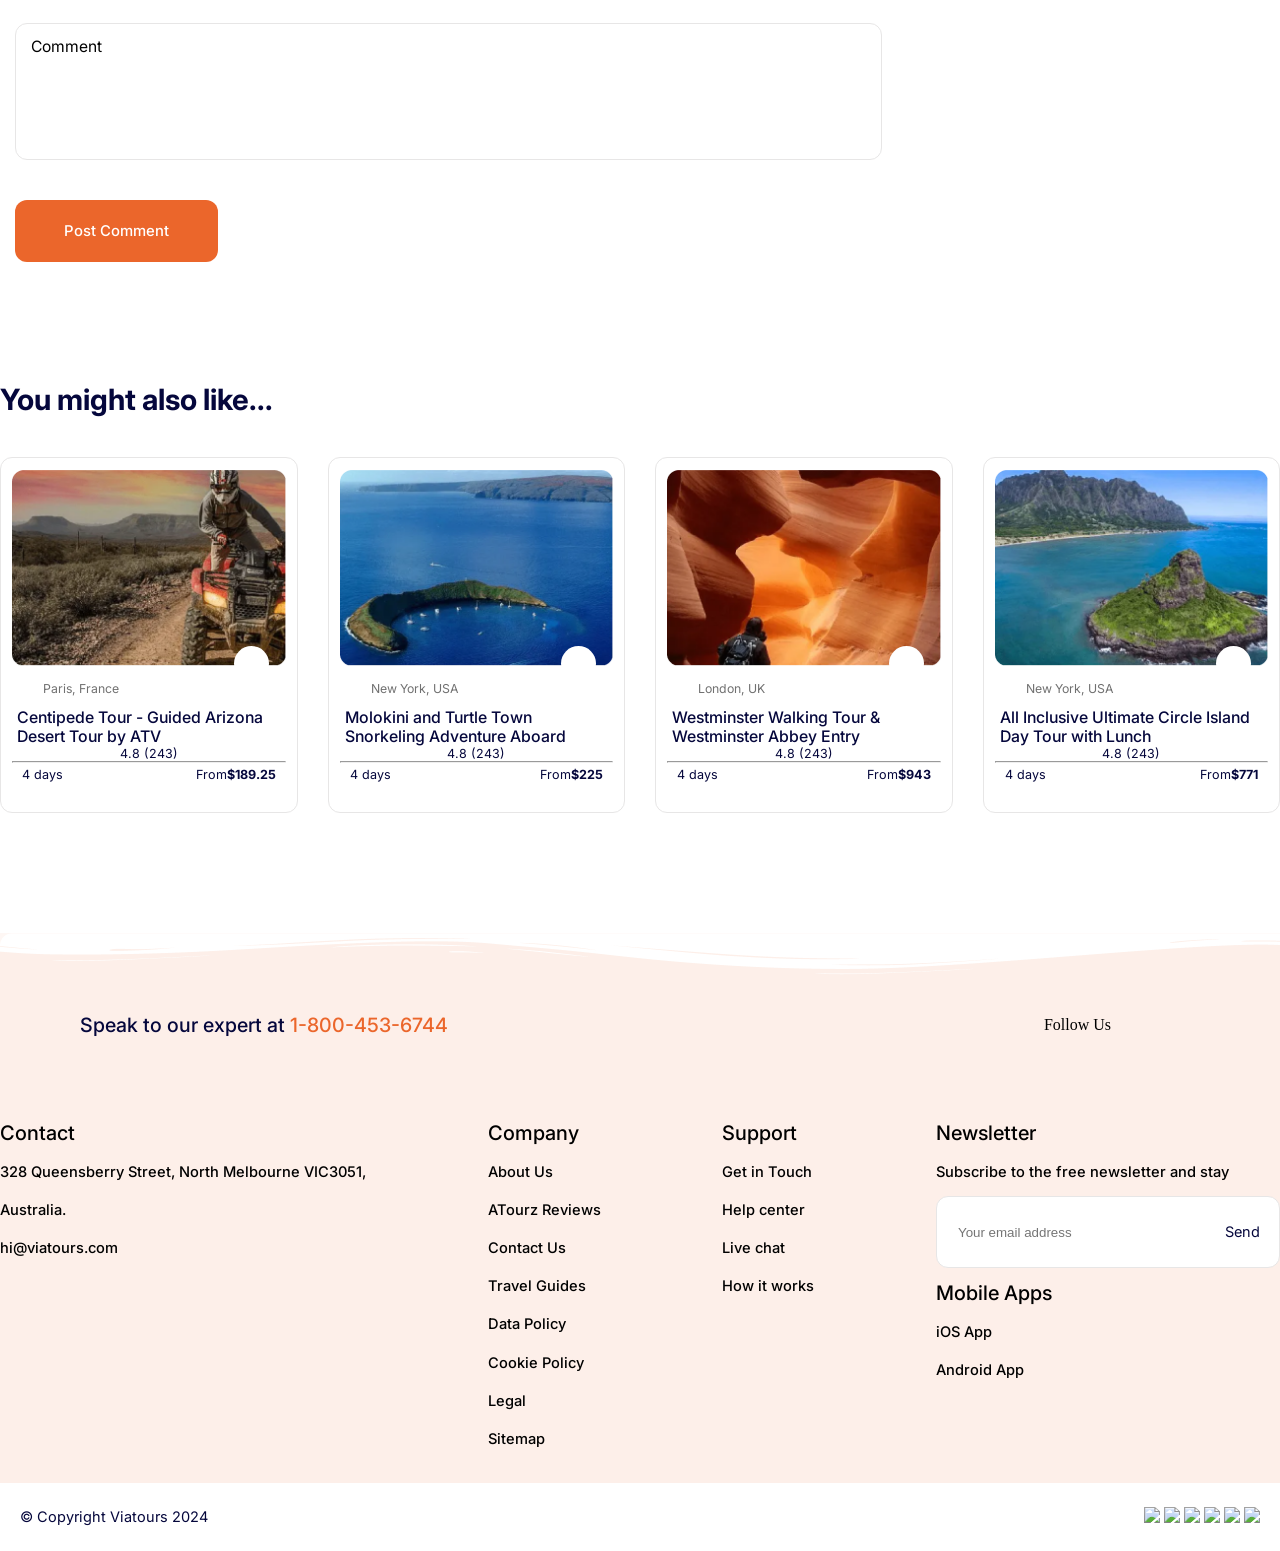
==== commit b1bf6a1f: "footer_section_added_13052024_0001" ====
--- a/FIGMA/index.html
+++ b/FIGMA/index.html
@@ -1,451 +1,599 @@
 <!DOCTYPE html>
 <html lang="en">
-
-<head>
-    <meta charset="UTF-8">
-    <meta name="viewport" content="width=device-width, initial-scale=1.0">
+  <head>
+    <meta charset="UTF-8" />
+    <meta name="viewport" content="width=device-width, initial-scale=1.0" />
     <title>Document</title>
-    <link rel="stylesheet" href="./styles.css">
-</head>
-
-<body>
-
+    <link rel="stylesheet" href="./styles.css" />
+  </head>
+
+  <body>
     <header id="section-1 ">
-        <nav class="header container">
-            <img src="./assets/logo.png" alt="logo">
-            <div class="header-texts-1">
-                <span>Search destination or activities</span>
-            </div>
-            <div class="header-texts-2">
-                <div>Destination</div>
-                <div>Activities</div>
-                <div>USD</div>
-                <div>Sign up</div>
-                <button>Log in</button>
-            </div>
-        </nav>
+      <nav class="header container">
+        <img src="./assets/logo.png" alt="logo" />
+        <div class="header-texts-1">
+          <span>Search destination or activities</span>
+        </div>
+        <div class="header-texts-2">
+          <div>Destination</div>
+          <div>Activities</div>
+          <div>USD</div>
+          <div>Sign up</div>
+          <button>Log in</button>
+        </div>
+      </nav>
     </header>
 
     <section id="section-2 ">
-        <div class="pagination container">
-            <div>Home > Tours > Phuket</div>
-            <div>THE 10 BEST Phuket Tours & Excursions</div>
-        </div>
-
-        <div class="section-2-main-content container">
-            <div class="section-2-main-content-button">
-                <button>Bestseller</button>
-                <button>Free cancellation</button>
-            </div>
-            <div class="section-2-main-content-heading">
-                <h1>Phi Phi Islands Adventure Day Trip with
-                    Seaview Lunch by V. Marine Tour</h1>
-            </div>
-            <div class="section-2-main-content-pagination">
-                <div class="section-2-main-content-pagination-left">
-                    <span>4.8 (269)</span>
-                    <span>Paris, France</span>
-                    <span>30K+ booked</span>
+      <div class="pagination container">
+        <div>Home > Tours > Phuket</div>
+        <div>THE 10 BEST Phuket Tours & Excursions</div>
+      </div>
+
+      <div class="section-2-main-content container">
+        <div class="section-2-main-content-button">
+          <button>Bestseller</button>
+          <button>Free cancellation</button>
+        </div>
+        <div class="section-2-main-content-heading">
+          <h1>
+            Phi Phi Islands Adventure Day Trip with Seaview Lunch by V. Marine
+            Tour
+          </h1>
+        </div>
+        <div class="section-2-main-content-pagination">
+          <div class="section-2-main-content-pagination-left">
+            <span>4.8 (269)</span>
+            <span>Paris, France</span>
+            <span>30K+ booked</span>
+          </div>
+          <div class="section-2-main-content-pagination-right">
+            <span>Share</span>
+            <span>Wishlist</span>
+          </div>
+        </div>
+
+        <div class="section-2-grid">
+          <div></div>
+          <div></div>
+          <div></div>
+          <div>
+            <!-- <button>See all photos</button> -->
+          </div>
+        </div>
+      </div>
+    </section>
+
+    <!-- section-2_1_starts -->
+
+    <section id="section-2_1">
+      <div class="container" style="">
+        <div class="section-2_1_continer">
+          <div>
+            <div class="schedule">
+              <div class="schedule-1">
+                <!-- Box -->
+              </div>
+              <div class="schedule-2">
+                <span> Duration </span>
+                <span> 3 days </span>
+              </div>
+            </div>
+            <div class="schedule">
+              <div class="schedule-1">
+                <!-- Box -->
+              </div>
+              <div class="schedule-2">
+                <span> Group Size </span>
+                <span> 10 people </span>
+              </div>
+            </div>
+            <div class="schedule">
+              <div class="schedule-1">
+                <!-- Box -->
+              </div>
+              <div class="schedule-2">
+                <span> Ages </span>
+                <span> 18-99 yrs </span>
+              </div>
+            </div>
+            <div class="schedule">
+              <div class="schedule-1">
+                <!-- Box -->
+              </div>
+              <div class="schedule-2">
+                <span> Languages </span>
+                <span> English, Japanese </span>
+              </div>
+            </div>
+          </div>
+
+          <h1 class="section-2_1_continer-heading">Tour Overview</h1>
+          <p class="section-2_1_continer-paragraph">
+            The Phi Phi archipelago is a must-visit while in Phuket, and this
+            speedboat trip whisks you around the islands in one day. Swim over
+            the coral reefs of Pileh Lagoon, have lunch at Phi Phi Leh, snorkel
+            at Bamboo Island, and visit Monkey Beach and Maya Bay, immortalized
+            in "The Beach." Boat transfers, snacks, buffet lunch, snorkeling
+            equipment, and Phuket hotel pickup and drop-off all included.
+          </p>
+          <h2 class="section-2_1_continer-subheading">Tour Highlights</h2>
+          <ul class="section-2_1_continer-ul" style="list-style-type: disc">
+            <li>
+              Experience the thrill of a speedboat to the stunning Phi Phi
+              Islands
+            </li>
+            <li>Be amazed by the variety of marine life in the archepelago</li>
+            <li>
+              Enjoy relaxing in paradise with white sand beaches and azure
+              turquoise water
+            </li>
+            <li>Feel the comfort of a tour limited to 35 passengers</li>
+            <li>Catch a glimpse of the wild monkeys around Monkey Beach</li>
+          </ul>
+          <hr class="section-2_1_continer-hr-1" />
+          <h1 class="section-2_1_continer-heading">What's included</h1>
+          <div class="what_include_Section">
+            <div>
+              <ul class="custom-bullets">
+                <li>Beverages, drinking water, morning tea and buffet lunch</li>
+                <li>Local taxes</li>
+                <li>Hotel pickup and drop-off by air-conditioned minivan</li>
+                <li>InsuranceTransfer to a private pier</li>
+                <li>Soft drinks</li>
+                <li>Tour Guide</li>
+              </ul>
+            </div>
+            <div>
+              <ul class="custom-bullets-1">
+                <li>Tower</li>
+                <li>Tips</li>
+                <li>Alcoholic Beverages</li>
+                <br /><br /><br /><br /><br />
+              </ul>
+            </div>
+          </div>
+        </div>
+        <div class="section-2_1_card">
+          <div class="section-2_1_card-content">
+            <p>From <span>$1,200</span></p>
+
+            <div class="section-2_1_card-content-fixture">
+              <div>
+                <div>
+                  <!-- img -->
                 </div>
-                <div class="section-2-main-content-pagination-right">
-                    <span>Share</span>
-                    <span>Wishlist</span>
+                <div><span>From</span><span>February 05 ~ March 14</span></div>
+              </div>
+              <hr style="border: solid #e7e6e6 1px" />
+              <div>
+                <div>
+                  <!-- img -->
                 </div>
-            </div>
-
-            <div class="section-2-grid">
-                <div></div>
-                <div></div>
-                <div></div>
                 <div>
-                    <!-- <button>See all photos</button> -->
+                  <span>Time</span
+                  ><span style="color: #717171">Choose time</span>
                 </div>
-            </div>
-        </div>
+              </div>
+            </div>
+
+            <h1>Tickets</h1>
+            <div class="seat_details">
+              <div>
+                <span>Adult (18+ years)<span>$282.00</span></span>
+                <div></div>
+                <span>3</span>
+                <div></div>
+              </div>
+              <div>
+                <span>Youth (13-17 years)<span>$168.00</span></span>
+                <div></div>
+                <span>3</span>
+                <div></div>
+              </div>
+              <div>
+                <span>Children (0-12 years)<span>$80.00</span></span>
+                <div></div>
+                <span>3</span>
+                <div></div>
+              </div>
+            </div>
+            <h1>Add Extra</h1>
+            <div class="seat_details-1">
+              <div>
+                <!-- <span>Adult (18+ years)<span>$282.00</span></span> -->
+                <form action="/action_page.php">
+                  <input
+                    type="checkbox"
+                    id="vehicle1"
+                    name="vehicle1"
+                    value="Bike"
+                  />
+                  <label for="vehicle1">&nbsp; Add Service per booking</label
+                  ><br />
+                </form>
+                <div></div>
+                <span></span>
+                <span>$40</span>
+              </div>
+              <div>
+                <form action="/action_page.php">
+                  <input
+                    type="checkbox"
+                    id="vehicle2"
+                    name="vehicle2"
+                    value="Bike"
+                  />
+                  <label for="vehicle2">&nbsp; Add Service per person</label
+                  ><br />
+                </form>
+                <div></div>
+                <span></span>
+                <span>$40</span>
+              </div>
+            </div>
+            <div class="price-tag">
+              Adult: <span style="font-weight: 500">$17.00</span> - Youth:
+              <span style="font-weight: 500">$14.00</span>
+            </div>
+            <hr style="color: #e7e6e6; margin-top: 22px" />
+            <div class="total_price">
+              <span>Total:</span>
+              <span>$530.00</span>
+            </div>
+            <button>Book Now</button>
+          </div>
+        </div>
+      </div>
     </section>
 
-    <section id="section-2_1">
-        <div class="container" style="">
-            <div class="section-2_1_continer">
-                <div>
-                    <div class="schedule">
-                        <div class="schedule-1">
-                            <!-- Box -->
-                        </div>
-                        <div class="schedule-2">
-                            <span>
-                                Duration
-                            </span>
-                            <span>
-                                3 days
-                            </span>
-                        </div>
-                    </div>
-                    <div class="schedule">
-                        <div class="schedule-1">
-                            <!-- Box -->
-                        </div>
-                        <div class="schedule-2">
-                            <span>
-                                Group Size
-                            </span>
-                            <span>
-                                10 people
-                            </span>
-                        </div>
-                    </div>
-                    <div class="schedule">
-                        <div class="schedule-1">
-                            <!-- Box -->
-                        </div>
-                        <div class="schedule-2">
-                            <span>
-                                Ages
-                            </span>
-                            <span>
-                                18-99 yrs
-                            </span>
-                        </div>
-                    </div>
-                    <div class="schedule">
-                        <div class="schedule-1">
-                            <!-- Box -->
-                        </div>
-                        <div class="schedule-2">
-                            <span>
-                                Languages
-                            </span>
-                            <span>
-                                English, Japanese
-                            </span>
-                        </div>
-                    </div>
-                </div>
-
-
-                <h1 class="section-2_1_continer-heading">Tour Overview</h1>
-                <p class="section-2_1_continer-paragraph">
-                    The Phi Phi archipelago is a must-visit while in Phuket, and this speedboat trip whisks you around
-                    the islands in one day.
-                    Swim over the coral reefs of Pileh Lagoon, have lunch at Phi Phi Leh, snorkel at Bamboo Island, and
-                    visit Monkey Beach and
-                    Maya Bay, immortalized in "The Beach." Boat transfers, snacks, buffet lunch, snorkeling equipment,
-                    and Phuket hotel pickup
-                    and drop-off all included.
-                </p>
-                <h2 class="section-2_1_continer-subheading">
-                    Tour Highlights
-                </h2>
-                <ul class="section-2_1_continer-ul" style="list-style-type:disc;">
-                    <li>Experience the thrill of a speedboat to the stunning Phi Phi Islands</li>
-                    <li>Be amazed by the variety of marine life in the archepelago</li>
-                    <li>Enjoy relaxing in paradise with white sand beaches and azure turquoise water</li>
-                    <li>Feel the comfort of a tour limited to 35 passengers</li>
-                    <li>Catch a glimpse of the wild monkeys around Monkey Beach</li>
-                </ul>
-                <hr class="section-2_1_continer-hr-1">
-                <h1 class="section-2_1_continer-heading">What's included</h1>
-                <div class="what_include_Section">
-                    <div>
-                        <ul class="custom-bullets">
-                            <li>Beverages, drinking water, morning tea and
-                                buffet lunch</li>
-                            <li>Local taxes</li>
-                            <li>Hotel pickup and drop-off by air-conditioned
-                                minivan</li>
-                            <li>InsuranceTransfer to a private pier</li>
-                            <li>Soft drinks</li>
-                            <li>Tour Guide</li>
-                        </ul>
-                    </div>
-                    <div>
-                        <ul class="custom-bullets-1">
-                            <li>Tower</li>
-                            <li>Tips</li>
-                            <li>Alcoholic Beverages</li>
-                            <br><br><br><br><br>
-                            
-                        </ul>
-                    </div>
-                </div>
-
-            </div>
-            <div class="section-2_1_card ">
-                <div class="section-2_1_card-content">
-                    <p>From <span>$1,200</span></p>
-
-                    <div class="section-2_1_card-content-fixture">
-                        <div>
-                            <div>
-                                <!-- img -->
-                            </div>
-                            <div>
-                                <span>From</span><span>February 05 ~ March 14</span>
-                            </div>
-                        </div>
-                        <hr style="border:solid #E7E6E6 1px">
-                        <div>
-                            <div>
-                                <!-- img -->
-                            </div>
-                            <div>
-                                <span>Time</span><span style="color: #717171;">Choose time</span>
-                            </div>
-                        </div>
-                    </div>
-
-                    <h1>Tickets</h1>
-                    <div class="seat_details">
-                        <div>
-                            <span>Adult (18+ years)<span>$282.00</span></span>
-                            <div></div>
-                            <span>3</span>
-                            <div></div>
-                        </div>
-                        <div>
-                            <span>Youth (13-17 years)<span>$168.00</span></span>
-                            <div></div>
-                            <span>3</span>
-                            <div></div>
-                        </div>
-                        <div>
-                            <span>Children (0-12 years)<span>$80.00</span></span>
-                            <div></div>
-                            <span>3</span>
-                            <div></div>
-                        </div>
-                    </div>
-                    <h1>Add Extra</h1>
-                    <div class="seat_details-1">
-                        <div>
-                            <!-- <span>Adult (18+ years)<span>$282.00</span></span> -->
-                            <form action="/action_page.php">
-                                <input type="checkbox" id="vehicle1" name="vehicle1" value="Bike">
-                                <label for="vehicle1">&nbsp; Add Service per booking</label><br>
-                            </form>
-                            <div></div>
-                            <span></span>
-                            <span>$40</span>
-                        </div>
-                        <div>
-                            <form action="/action_page.php">
-                                <input type="checkbox" id="vehicle2" name="vehicle2" value="Bike">
-                                <label for="vehicle2">&nbsp; Add Service per person</label><br>
-                            </form>
-                            <div></div>
-                            <span></span>
-                            <span>$40</span>
-                        </div>
-                    </div>
-                    <div class="price-tag">
-                        Adult: <span style="font-weight: 500;">$17.00</span> - Youth: <span
-                            style="font-weight: 500;">$14.00</span>
-                    </div>
-                    <hr style="color: #E7E6E6;margin-top: 22px;">
-                    <div class="total_price">
-                        <span>Total:</span>
-                        <span>$530.00</span>
-                    </div>
-                    <button>Book Now</button>
-                </div>
-            </div>
-        </div>
-    </section>
+    <!-- section-2_1_ends -->
 
     <!-- section-7 start -->
     <section class="section-7">
-        <!-- container start -->
-            <div class="container7">
-                <h1 class="cr">Customer Reviews</h1>
-                <!-- table start -->
-                <div class="table">
-                    <div class="child">
-                        <div class="tname">
-                            <h4>Overall Rating</h4>
-                            <p>Excellent</p>
-                        </div>
-                        <h3>5.0</h3>
-    
-                    </div>
-    
-                    <div class="child">
-                        <div class="tname">
-                            <h4>Location</h4>
-                            <p>Excellent</p>
-                        </div>
-                        <h3>5.0</h3>
-    
-                    </div>
-    
-                    <div class="child">
-                        <div class="tname">
-                            <h4>Amenities</h4>
-                            <p>Excellent</p>
-                        </div>
-                        <h3>5.0</h3>
-    
-                    </div>
-    
-                    <div class="child">
-                        <div class="tname">
-                            <h4>Food</h4>
-                            <p>Excellent</p>
-                        </div>
-                        <h3>5.0</h3>
-    
-                    </div>
-    
-                    <div class="child">
-                        <div class="tname">
-                            <h4>Price</h4>
-                            <p>Excellent</p>
-                        </div>
-                        <h3>5.0</h3>
-    
-                    </div>
-    
-                    <div class="child">
-                        <div class="tname">
-                            <h4>Rooms</h4>
-                            <p>Excellent</p>
-                        </div>
-                        <h3>5.0</h3>
-    
-                    </div>
-    
-                    <div class="child">
-                        <div class="tname">
-                            <h4>Tour Operator</h4>
-                            <p>Excellent</p>
-                        </div>
-                        <h3>5.0</h3>
-                    </div>
-    
-                </div>
-                <!-- table end -->
-                
-                <!-- abox start -->
-                <div class="abox">
-                        
-                    <div class="ali">
-                            <h5>April 2023</h5>
-                            <img height="40px" width="40px" src="./assets/image (4).png" alt="img">
-                            <h4>Ali Tufan</h4>
-                            </div>
-                            <h3>Take this tour! Its fantastic!</h3>
-                            <p>Great for 4-5 hours to explore. Really a lot to see and tons of photo spots. Even have a passport for you to collect all the
-                            stamps as a souvenir. Must see for a Harry Potter fan.</p>
-                        
-                            <div class="fantastic">
-                            <img src="./assets/river.png" alt="img">
-                            <img src="./assets/desert.png" alt="img">
-                            <img src="./assets/bridge.png" alt="img">
-            
-                            </div>
-            
-                            <div class="forP">
-                                <p>Helpful</p>
-                                <p>Not helpful</p>
-                            </div>
-                    </div>
-                     <!-- abox end -->
-
-                      <!-- abox start -->
-                <div class="abox">
-                        
-                    <div class="ali">
-                            <h5>April 2023</h5>
-                            <img height="40px" width="40px" src="./assets/image (4).png" alt="img">
-                            <h4>Ali Tufan</h4>
-                            </div>
-                            <h3>Take this tour! Its fantastic!</h3>
-                            <p>Great for 4-5 hours to explore. Really a lot to see and tons of photo spots. Even have a passport for you to collect all the
-                            stamps as a souvenir. Must see for a Harry Potter fan.</p>
-                        
-                            <div class="fantastic">
-                            <img src="./assets/river.png" alt="img">
-                            <img src="./assets/desert.png" alt="img">
-                            <img src="./assets/bridge.png" alt="img">
-            
-                            </div>
-            
-                            <div class="forP">
-                                <p>Helpful</p>
-                                <p>Not helpful</p>
-                            </div>
-                    </div>
-                     <!-- abox end -->
-
-                      <!-- abox start -->
-                <div class="abox">
-                        
-                    <div class="ali">
-                            <h5>April 2023</h5>
-                            <img height="40px" width="40px" src="./assets/image (4).png" alt="img">
-                            <h4>Ali Tufan</h4>
-                            </div>
-                            <h3>Take this tour! Its fantastic!</h3>
-                            <p>Great for 4-5 hours to explore. Really a lot to see and tons of photo spots. Even have a passport for you to collect all the
-                            stamps as a souvenir. Must see for a Harry Potter fan.</p>
-                        
-                            <div class="fantastic">
-                            <img src="./assets/river.png" alt="img">
-                            <img src="./assets/desert.png" alt="img">
-                            <img src="./assets/bridge.png" alt="img">
-            
-                            </div>
-            
-                            <div class="forP">
-                                <p>Helpful</p>
-                                <p>Not helpful</p>
-                            </div>
-                    </div>
-                     <!-- abox end -->
-
-            </div>
-            <!-- container end -->
-
-                <button class="smr">See more reviews</button>
-
-            <!-- form start -->
-              <form action="" method="get">
-
-                <h2>Leave a Reply</h2>
-                <p>Your email address will not be published. Required fields are marked *</p>
-
-                <div class="alf">
-                    <p>Location</p>
-                    <p>Amenities</p>
-                    <p>Food</p>
-
-                </div>
-
-                <div class="rpt">
-                    <p>Room</p>
-                    <p>Price</p>
-                    <p>Tour Operator</p>
-                </div>
-
-                <div class="name_email">
-                    <input type="text" name="name" placeholder="Name" >
-                    <input type="email" name="email" placeholder="Email" >
-                </div>
-
-                <input type="text" name="title" placeholder="Title" id="title">
-
-                <div class="comment">
-                    <p>Comment</p>
-                </div>
-
-                <button id="postc">Post Comment</button>
-
-              </form>
-    
-            <!-- form end -->
-
-       </section>
+      <!-- container start -->
+      <div class="container7">
+        <h1 class="cr">Customer Reviews</h1>
+        <!-- table start -->
+        <div class="table">
+          <div class="child">
+            <div class="tname">
+              <h4>Overall Rating</h4>
+              <p>Excellent</p>
+            </div>
+            <h3>5.0</h3>
+          </div>
+
+          <div class="child">
+            <div class="tname">
+              <h4>Location</h4>
+              <p>Excellent</p>
+            </div>
+            <h3>5.0</h3>
+          </div>
+
+          <div class="child">
+            <div class="tname">
+              <h4>Amenities</h4>
+              <p>Excellent</p>
+            </div>
+            <h3>5.0</h3>
+          </div>
+
+          <div class="child">
+            <div class="tname">
+              <h4>Food</h4>
+              <p>Excellent</p>
+            </div>
+            <h3>5.0</h3>
+          </div>
+
+          <div class="child">
+            <div class="tname">
+              <h4>Price</h4>
+              <p>Excellent</p>
+            </div>
+            <h3>5.0</h3>
+          </div>
+
+          <div class="child">
+            <div class="tname">
+              <h4>Rooms</h4>
+              <p>Excellent</p>
+            </div>
+            <h3>5.0</h3>
+          </div>
+
+          <div class="child">
+            <div class="tname">
+              <h4>Tour Operator</h4>
+              <p>Excellent</p>
+            </div>
+            <h3>5.0</h3>
+          </div>
+        </div>
+        <!-- table end -->
+
+        <!-- abox start -->
+        <div class="abox">
+          <div class="ali">
+            <h5>April 2023</h5>
+            <img
+              height="40px"
+              width="40px"
+              src="./assets/image (4).png"
+              alt="img"
+            />
+            <h4>Ali Tufan</h4>
+          </div>
+          <h3>Take this tour! Its fantastic!</h3>
+          <p>
+            Great for 4-5 hours to explore. Really a lot to see and tons of
+            photo spots. Even have a passport for you to collect all the stamps
+            as a souvenir. Must see for a Harry Potter fan.
+          </p>
+
+          <div class="fantastic">
+            <img src="./assets/river.png" alt="img" />
+            <img src="./assets/desert.png" alt="img" />
+            <img src="./assets/bridge.png" alt="img" />
+          </div>
+
+          <div class="forP">
+            <p>Helpful</p>
+            <p>Not helpful</p>
+          </div>
+        </div>
+        <!-- abox end -->
+
+        <!-- abox start -->
+        <div class="abox">
+          <div class="ali">
+            <h5>April 2023</h5>
+            <img
+              height="40px"
+              width="40px"
+              src="./assets/image (4).png"
+              alt="img"
+            />
+            <h4>Ali Tufan</h4>
+          </div>
+          <h3>Take this tour! Its fantastic!</h3>
+          <p>
+            Great for 4-5 hours to explore. Really a lot to see and tons of
+            photo spots. Even have a passport for you to collect all the stamps
+            as a souvenir. Must see for a Harry Potter fan.
+          </p>
+
+          <div class="fantastic">
+            <img src="./assets/river.png" alt="img" />
+            <img src="./assets/desert.png" alt="img" />
+            <img src="./assets/bridge.png" alt="img" />
+          </div>
+
+          <div class="forP">
+            <p>Helpful</p>
+            <p>Not helpful</p>
+          </div>
+        </div>
+        <!-- abox end -->
+
+        <!-- abox start -->
+        <div class="abox">
+          <div class="ali">
+            <h5>April 2023</h5>
+            <img
+              height="40px"
+              width="40px"
+              src="./assets/image (4).png"
+              alt="img"
+            />
+            <h4>Ali Tufan</h4>
+          </div>
+          <h3>Take this tour! Its fantastic!</h3>
+          <p>
+            Great for 4-5 hours to explore. Really a lot to see and tons of
+            photo spots. Even have a passport for you to collect all the stamps
+            as a souvenir. Must see for a Harry Potter fan.
+          </p>
+
+          <div class="fantastic">
+            <img src="./assets/river.png" alt="img" />
+            <img src="./assets/desert.png" alt="img" />
+            <img src="./assets/bridge.png" alt="img" />
+          </div>
+
+          <div class="forP">
+            <p>Helpful</p>
+            <p>Not helpful</p>
+          </div>
+        </div>
+        <!-- abox end -->
+      </div>
+      <!-- container end -->
+
+      <button class="smr">See more reviews</button>
+
+      <!-- form start -->
+      <form action="" method="get">
+        <h2>Leave a Reply</h2>
+        <p>
+          Your email address will not be published. Required fields are marked *
+        </p>
+
+        <div class="alf">
+          <p>Location</p>
+          <p>Amenities</p>
+          <p>Food</p>
+        </div>
+
+        <div class="rpt">
+          <p>Room</p>
+          <p>Price</p>
+          <p>Tour Operator</p>
+        </div>
+
+        <div class="name_email">
+          <input type="text" name="name" placeholder="Name" />
+          <input type="email" name="email" placeholder="Email" />
+        </div>
+
+        <input type="text" name="title" placeholder="Title" id="title" />
+
+        <div class="comment">
+          <p>Comment</p>
+        </div>
+
+        <button id="postc">Post Comment</button>
+      </form>
+
+      <!-- form end -->
+    </section>
     <!-- section-7 end -->
 
-</body>
-
-</html>+    <section id="you_like">
+      <div class="you_like_card container">
+        <h1>You might also like...</h1>
+        <div class="card-section">
+          <div>
+            <div class="you_like_card_img-1">
+              <div></div>
+            </div>
+            <h1 class="you_like_card_tag">Paris, France</h1>
+            <h1 class="you_like_card_heading">
+              Centipede Tour - Guided Arizona Desert Tour by ATV
+            </h1>
+            <h1 class="you_like_card_heading_rating">4.8 (243)</h1>
+            <hr />
+            <div class="you_like_card_amount">
+              <span>4 days</span>
+              <span>From<b>$189.25</b></span>
+            </div>
+          </div>
+
+          <div>
+            <div class="you_like_card_img-2">
+              <div></div>
+            </div>
+            <h1 class="you_like_card_tag">New York, USA</h1>
+            <h1 class="you_like_card_heading">
+              Molokini and Turtle Town Snorkeling Adventure Aboard
+            </h1>
+            <h1 class="you_like_card_heading_rating">4.8 (243)</h1>
+            <hr />
+            <div class="you_like_card_amount">
+              <span>4 days</span>
+              <span>From<b>$225</b></span>
+            </div>
+          </div>
+
+          <div>
+            <div class="you_like_card_img-3">
+              <div></div>
+            </div>
+            <h1 class="you_like_card_tag">London, UK</h1>
+            <h1 class="you_like_card_heading">
+              Westminster Walking Tour & Westminster Abbey Entry
+            </h1>
+            <h1 class="you_like_card_heading_rating">4.8 (243)</h1>
+            <hr />
+            <div class="you_like_card_amount">
+              <span>4 days</span>
+              <span>From<b>$943</b></span>
+            </div>
+          </div>
+
+          <div>
+            <div class="you_like_card_img-4">
+              <div></div>
+            </div>
+            <h1 class="you_like_card_tag">New York, USA</h1>
+            <h1 class="you_like_card_heading">
+              All Inclusive Ultimate Circle Island Day Tour with Lunch
+            </h1>
+            <h1 class="you_like_card_heading_rating">4.8 (243)</h1>
+            <hr />
+            <div class="you_like_card_amount">
+              <span>4 days</span>
+              <span>From<b>$771</b></span>
+            </div>
+          </div>
+        </div>
+      </div>
+    </section>
+
+    <footer>
+      <div class="foot1">
+        <div class="speak">
+          <h4>Speak to our expert at <span>1-800-453-6744</span></h4>
+          <p>Follow Us</p>
+        </div>
+
+        <div class="ccsn">
+          <div class="Contact">
+            <h3>Contact</h3>
+            <p>328 Queensberry Street, North Melbourne VIC3051,</p>
+            <p>Australia.</p>
+            <p>hi@viatours.com</p>
+          </div>
+
+          <div class="Company">
+            <h3>Company</h3>
+            <p>About Us</p>
+            <p>ATourz Reviews</p>
+            <p>Contact Us</p>
+            <p>Travel Guides</p>
+            <p>Data Policy</p>
+            <p>Cookie Policy</p>
+            <p>Legal</p>
+            <p>Sitemap</p>
+          </div>
+
+          <div class="Support">
+            <h3>Support</h3>
+            <p>Get in Touch</p>
+            <p>Help center</p>
+            <p>Live chat</p>
+            <p>How it works</p>
+          </div>
+
+          <div class="Newsletter">
+            <h3>Newsletter</h3>
+            <p>Subscribe to the free newsletter and stay</p>
+            <input type="email" name="email" placeholder="Your email address" />
+            <span>Send</span>
+            <h3>Mobile Apps</h3>
+            <p>iOS App</p>
+            <p>Android App</p>
+          </div>
+        </div>
+      </div>
+    </footer>
+
+    <div class="footer2">
+      <div id="footbox3">
+        <span class="Copyright">© Copyright Viatours 2024</span>
+        <span>
+          <img
+            src="https://s3-alpha-sig.figma.com/img/2818/0c8d/0e0b370b27b729bba97d1c285a44fb71?Expires=1716163200&Key-Pair-Id=APKAQ4GOSFWCVNEHN3O4&Signature=HHNqEoX3otb~7ng8wtUGTZDfcHD-nKPZwR-EIbu6pD64badMV8iTXD3X1NsrfgEiwrU6s-kqmcH7JnCFvbM3nXfBtsKrE~pvHpAGzRY6fb6WqyRhcAoGwA8NKryhW5MJ5~VOi~I4Rsgn~vg9-UvGCrAnp8qnmb4znxsitoXUpX3USTs3p2qs~QUdt2ma1dNw6kari3jq8rUuWjHCIFIAsYTalrUMYCnZUoduIUdD2B11FPW-ZJyxlKZbuqiokQ~K1cv-ZO~SgDxYkSTZiyxJLuXH-EOeOTvltrY6oYfImkFl9WjTnQez32UX9pNTDXp286WovuzOj0dGeo8MeBr4wA__"
+          />
+          <img
+            src="https://s3-alpha-sig.figma.com/img/b7be/7667/b854bcc7648bd4f219ab1ac640ccb1ec?Expires=1716163200&Key-Pair-Id=APKAQ4GOSFWCVNEHN3O4&Signature=DqYiIQGMjwkptPvteNmEJHlq1l6aU5CFcJay2Z9mwlOaBN97t8VFqmO6L1du6YuLuQ1BzUkUcO51Hrgxv2ovKnd3WzFAnHJTbcnXuxn0dSizRH7eTtLILm0GAqDMBzvAwzKu~Vzr88h9jP9awqHmTNO7BG1bd5sHm-eusP5jy-69vU4vj5YS1j5~BgUin-ohrU~X3Lga3hLztbBJFlb71pYm3zK9N03PrhwxYSpYTVCkBtx9wM7Ak6V3lhzgA5cuXjsg5QNi0wwj~cYh4mjNLJIjcPIvM75yffHbezGiGjAb0wYKXdA9vyuo38PXIJRx~H6GGplAKR9vVBs2lpCM5A__"
+          />
+          <img
+            src="https://s3-alpha-sig.figma.com/img/348d/73f5/14360c57942fc7030e7f2d18707d1373?Expires=1716163200&Key-Pair-Id=APKAQ4GOSFWCVNEHN3O4&Signature=FUrq-FFkjgqOUPOBhCfMqcOxFbcqonGr2JY1XzddwOEM00nMyL3lp56aqTnY1Agnh1bbAwOQZ9p316OZXScmoc145ks0PA3toxsfnQQ1kbXB6ld2Ymtiwv9lRh-xDUlVjoAEry-VZeP0BkjxNO5WY2~XwnXJXPP5YMcH5wiRCtgSL1jBOs411yAUut8FfRDh6NhOKJkYrfCdm1aQugV-QPToy47r95it2Eg1Xg2FLtk3gZcDgJkHOJ9liPY5OtvnkzSeSrQ4fZwEMSvI3ZuU17EEbym1WB9luOm24OJ~pZy2375f43~JfYOHSYouACmdAT~diArndgRwYMgHbYEthQ__"
+          />
+          <img
+            src="https://s3-alpha-sig.figma.com/img/35fe/e4e7/7e26b6a46a913847214c0f184174326f?Expires=1716163200&Key-Pair-Id=APKAQ4GOSFWCVNEHN3O4&Signature=bNmPjsUVN9R75thfAfsK1ZL0WupLOxcv5WIRPgPt1BGECu7Ux5n51ixOD7lhLL~RK9ym9-L~hr-Fi0XnxEslFuWASYj213R4R7~IAcFhzVpc94cNga2OlwL8QBszp5-6c2L9qPbwaXDHE1TggarVi2YVskfMmleniNiCaGoYV59OZqWex1HR-xMSKMvongU3EtZoV69WGByFnYT34KjcFLdFGTzWQoXggJRMc7fVhlpaekjAOTyDa46Dp2FVKnfxVsPuELjy0IyzNCNX6TBNk2J~S5hnd96meAmLM5dzNpI1Bj0IL5Yfht8q2~g7qlGh8JL4tY8464uSBT5C-pmdAg__"
+          />
+          <img
+            src="https://s3-alpha-sig.figma.com/img/9154/00b1/178204998d77564964259c5874ce1242?Expires=1716163200&Key-Pair-Id=APKAQ4GOSFWCVNEHN3O4&Signature=ZDD8xJlgc5mUJ2gu0eHlaPL6YfAbDW1uIZcP0EyrxYXHdJADaE01y2z5meTJ9zSXpn8f6FtbsrtgnBwMnwb8wATHp~b7QYC7xSbD2spGcfSmFHPZPEC1fuv5EynRxXNUUg-aCqdHuRPRhKH2bZLCFcSsV~d3rnED4fWXyI6TTBfgddbYXKpyS0xr5VvhwpAh~agnjkizUH0SBrWMieADdG-Q7b3rtXpzBIS9WbY6U24QEiXsKTT2h4GNvzExFmdvz13XB7pWQfxNvzATH8B0Q4Mxn9guvbDDBltV2FQZXgzxRR5NpgC9ytCE9NCGe6p-nsBQhjkWgako2uVcKh2LOg__"
+          />
+          <img
+            src="https://s3-alpha-sig.figma.com/img/7d33/b9ca/9ff738868069559de994c1ce1dda6aec?Expires=1716163200&Key-Pair-Id=APKAQ4GOSFWCVNEHN3O4&Signature=d~vr3kT6EuKm1wOoLegIc4hQMDRyKFgiN-J1HTIgWe-TSWKjZK9KhUVFwnYBu4GwvIIeaN4UKQhY0xGWrTN048HOr-JribNhSpdyHShbUuu48hoqmlctu5E~mQsQTqUcbGv9UM3NF1EKyiIlo00W~3LR8OWT8E8FGjLlFIZbbybFMHrm1cw2icm1eRukRzlHBmc170Ad6sNeo9ov4rHH~hQgCQQvl1~AYqomI4MfdGPnByQWXVEnvt0riVkI3n316oj99KwYfQXwL9tAIytk4g~F-wpZafREObtZ7xnpyTzTbXsK1PlfmBPC3P79J8-qKjKvDA7F8oGO0E4nolXeaQ__"
+          />
+        </span>
+      </div>
+    </div>
+  </body>
+</html>
--- a/FIGMA/styles.css
+++ b/FIGMA/styles.css
@@ -1,3 +1,4 @@
+@import url("https://fonts.googleapis.com/css2?family=Inter:wght@100..900&display=swap");
 @import url("https://fonts.googleapis.com/css2?family=Inter:wght@100..900&display=swap");
 * {
   margin: 0;
@@ -37,7 +38,7 @@
   font-size: 14.77px;
   font-weight: 400;
   line-height: 28.13px;
-  color: #05073C;
+  color: #05073c;
 }
 
 .header-texts-2 > button {
@@ -46,7 +47,7 @@
   padding: 12px 20.8px 12px 21px;
   border-radius: 200px;
   border: none;
-  background-color: #EB662B;
+  background-color: #eb662b;
   font-family: "Inter";
   font-size: 14.3px;
   font-weight: 500;
@@ -65,7 +66,7 @@
   font-size: 13.34px;
   font-weight: 400;
   line-height: 26.25px;
-  color: #05073C;
+  color: #05073c;
 }
 
 .section-2-main-content {
@@ -82,7 +83,7 @@
   height: 40px;
   padding: 11px 15.8px 11px 16px;
   border-radius: 200px;
-  color: #EB662B;
+  color: #eb662b;
   border: none;
   margin-left: 15px;
   margin-top: 10px;
@@ -91,7 +92,7 @@
 .section-2-main-content-button > button:nth-of-type(2) {
   padding: 11px 15.8px 11px 16px;
   border-radius: 200px;
-  background-color: #F5F5F5;
+  background-color: #f5f5f5;
   margin-left: 10px;
   margin-top: 10px;
   border: none;
@@ -99,7 +100,7 @@
   font-size: 13.78px;
   font-weight: 500;
   text-align: center;
-  color: #05073C;
+  color: #05073c;
 }
 
 .section-2-main-content-heading {
@@ -113,14 +114,14 @@
   font-size: 39.69px;
   font-weight: 700;
   line-height: 56px;
-  color: #05073C;
+  color: #05073c;
 }
 
 .section-2-main-content-heading {
   font-family: "Inter";
   font-size: 14.53px;
   font-weight: 400;
-  color: #05073C;
+  color: #05073c;
 }
 
 .section-2-main-content-pagination {
@@ -134,7 +135,7 @@
   font-weight: 400;
   font-family: "Inter";
   margin-top: 26px;
-  color: #05073C;
+  color: #05073c;
 }
 
 .section-2-main-content-pagination-left > span:nth-of-type(1) {
@@ -153,7 +154,7 @@
   font-family: "Inter";
   font-size: 14.41px;
   font-weight: 400;
-  color: #05073C;
+  color: #05073c;
 }
 
 .section-2-main-content-pagination-right > span:nth-of-type(1) {
@@ -201,9 +202,9 @@
   background-size: cover;
   border-bottom-right-radius: 10px;
   /* display: flex;
-  flex-flow: row;
-  justify-content: right;
-  align-items: flex-end; */
+    flex-flow: row;
+    justify-content: right;
+    align-items: flex-end; */
 }
 
 /* .section-2-grid > div:nth-of-type(4) > button {
@@ -233,7 +234,7 @@
   font-weight: 700;
   line-height: 45px;
   text-align: left;
-  color: #05073C;
+  color: #05073c;
 }
 .section-7 .container7 .table {
   margin-bottom: 30px;
@@ -268,7 +269,7 @@
   text-align: left;
   margin: 0;
   padding: 0;
-  color: #05073C;
+  color: #05073c;
 }
 .section-7 .container7 .table .child .tname p {
   font-family: "Inter";
@@ -278,7 +279,7 @@
   text-align: left;
   margin: 0;
   padding: 0;
-  color: #05073C;
+  color: #05073c;
 }
 .section-7 .container7 .table .child .tname h3 {
   font-family: "Inter";
@@ -286,7 +287,7 @@
   font-weight: 500;
   line-height: 30px;
   text-align: left;
-  color: #05073C;
+  color: #05073c;
 }
 .section-7 .container7 .table div:nth-of-type(1) {
   grid-column-start: 1;
@@ -328,7 +329,7 @@
   font-weight: 500;
   line-height: 30px;
   text-align: left;
-  color: #05073C;
+  color: #05073c;
 }
 .section-7 .container7 .abox h3 {
   font-family: "Inter";
@@ -336,7 +337,7 @@
   font-weight: 500;
   line-height: 30px;
   text-align: left;
-  color: #05073C;
+  color: #05073c;
   margin-left: 95px;
 }
 .section-7 .container7 .abox p {
@@ -345,7 +346,7 @@
   font-weight: 400;
   line-height: 28.13px;
   text-align: left;
-  color: #05073C;
+  color: #05073c;
 }
 .section-7 .container7 .abox .fantastic {
   display: flex;
@@ -364,7 +365,7 @@
   font-weight: 400;
   line-height: 28.13px;
   text-align: left;
-  color: #05073C;
+  color: #05073c;
 }
 .section-7 .smr {
   width: 222.14px;
@@ -372,12 +373,12 @@
   cursor: pointer;
   padding: 21px 35.8px 21px 36px;
   border-radius: 12px;
-  border: 1px solid #EB662B;
+  border: 1px solid #eb662b;
   font-family: "Inter";
   font-size: 14.65px;
   font-weight: 500;
   text-align: center;
-  color: #EB662B;
+  color: #eb662b;
   background-color: white;
   margin: 30px 15px 0px 15px;
 }
@@ -393,7 +394,7 @@
   font-weight: 700;
   line-height: 45px;
   text-align: left;
-  color: #05073C;
+  color: #05073c;
 }
 .section-7 form p {
   font-family: "Inter";
@@ -401,7 +402,7 @@
   font-weight: 400;
   line-height: 28.13px;
   text-align: left;
-  color: #05073C;
+  color: #05073c;
   margin-left: 15px;
 }
 .section-7 form .alf {
@@ -416,7 +417,7 @@
   font-weight: 400;
   line-height: 28.13px;
   text-align: left;
-  color: #05073C;
+  color: #05073c;
 }
 .section-7 form .rpt {
   display: flex;
@@ -430,7 +431,7 @@
   font-weight: 400;
   line-height: 28.13px;
   text-align: left;
-  color: #05073C;
+  color: #05073c;
 }
 .section-7 form .name_email {
   display: flex;
@@ -443,7 +444,7 @@
 .section-7 form .name_email input {
   width: 400px;
   height: 50px;
-  border: 1px solid #E7E6E6;
+  border: 1px solid #e7e6e6;
   border-radius: 12px;
   padding-left: 15px;
   font-family: Inter;
@@ -462,7 +463,7 @@
   width: 850px;
   height: 50px;
   margin: 0px 0px 30px 15px;
-  border: 1px solid #E7E6E6;
+  border: 1px solid #e7e6e6;
   border-radius: 12px;
   padding-left: 15px;
   font-family: Inter;
@@ -482,7 +483,7 @@
   height: 135px;
   margin-left: 15px;
   padding-right: 15px;
-  border: 1px solid #E7E6E6;
+  border: 1px solid #e7e6e6;
   border-radius: 12px;
 }
 .section-7 form .comment p {
@@ -501,7 +502,7 @@
   padding: 21px 35.8px 21px 36px;
   gap: 0px;
   border-radius: 12px;
-  background: #EB662B;
+  background: #eb662b;
   font-family: "Inter";
   font-size: 14.88px;
   font-weight: 500;
@@ -510,26 +511,332 @@
   border: none;
   margin: 40px 0px 15px 15px;
   cursor: pointer;
-}/*# sourceMappingURL=styles.css.map */
-
-
+}
+
+.container {
+  max-width: 1320px;
+  margin-top: auto;
+}
+
+.you_like_card > h1 {
+  font-family: Inter;
+  font-size: 29.3px;
+  font-weight: 700;
+  color: #05073c;
+  margin-top: 105px;
+}
+
+.card-section {
+  margin-top: 40px;
+  display: flex;
+  justify-content: space-between;
+  align-items: center;
+  gap: 30px;
+}
+.card-section > div {
+  border: 1px solid #e7e6e6;
+  border-radius: 12px;
+  flex-grow: 1;
+  width: 100%;
+  height: auto;
+  padding: 11px;
+}
+
+.you_like_card_img-1 {
+  background-image: url("./assets/div.tourCard__image.png");
+  background-position: center;
+  background-repeat: no-repeat;
+  background-size: 100%;
+  height: 198.56px;
+  display: flex;
+  justify-content: end;
+  align-items: end;
+}
+.you_like_card_img-1 > div {
+  height: 35px;
+  width: 35px;
+  border-radius: 50%;
+  margin-right: 17px;
+  position: relative;
+  top: 14px;
+  background-color: white;
+}
+
+.you_like_card_img-2 {
+  background-image: url("./assets/div.tourCard__image (1).png");
+  background-position: center;
+  background-repeat: no-repeat;
+  background-size: 100%;
+  height: 198.56px;
+  display: flex;
+  justify-content: end;
+  align-items: end;
+}
+.you_like_card_img-2 > div {
+  height: 35px;
+  width: 35px;
+  border-radius: 50%;
+  margin-right: 17px;
+  position: relative;
+  top: 14px;
+  background-color: white;
+}
+
+.you_like_card_img-3 {
+  background-image: url("./assets/div.tourCard__image (2).png");
+  background-position: center;
+  background-repeat: no-repeat;
+  background-size: 100%;
+  height: 198.56px;
+  display: flex;
+  justify-content: end;
+  align-items: end;
+}
+.you_like_card_img-3 > div {
+  height: 35px;
+  width: 35px;
+  border-radius: 50%;
+  margin-right: 17px;
+  position: relative;
+  top: 14px;
+  background-color: white;
+}
+
+.you_like_card_img-4 {
+  background-image: url("./assets/div.tourCard__image (3).png");
+  background-position: center;
+  background-repeat: no-repeat;
+  background-size: 100%;
+  height: 198.56px;
+  display: flex;
+  justify-content: end;
+  align-items: end;
+}
+.you_like_card_img-4 > div {
+  height: 35px;
+  width: 35px;
+  border-radius: 50%;
+  margin-right: 17px;
+  position: relative;
+  top: 14px;
+  background-color: white;
+}
+
+.you_like_card_tag {
+  font-family: Inter;
+  font-size: 12.29px;
+  font-weight: 400;
+  line-height: 24.38px;
+  color: #717171;
+  margin-top: 10px;
+  margin-left: 31px;
+}
+
+.you_like_card_heading {
+  margin-top: 6px;
+  font-family: Inter;
+  font-size: 15.88px;
+  font-weight: 500;
+  color: #05073c;
+  margin-left: 5px;
+}
+
+.you_like_card_heading_rating {
+  font-family: Inter;
+  font-size: 12.49px;
+  font-weight: 400;
+  color: #05073c;
+  text-align: center;
+}
+
+.you_like_card_amount {
+  display: flex;
+  justify-content: space-between;
+  align-items: center;
+  /* border: solid black; */
+}
+.you_like_card_amount > span {
+  /* border: solid black; */
+  font-family: Inter;
+  font-size: 12.59px;
+  font-weight: 400;
+  line-height: 24.38px;
+  text-align: left;
+  color: #05073c;
+  margin-bottom: 13.81px;
+  margin-left: 10px;
+  margin-right: 10px;
+}
+
+footer {
+  margin-top: 120px;
+  background-image: url("./assets/Footer.png");
+  background-color: #fef7f4;
+  padding-bottom: 20px;
+}
+footer .foot1 {
+  max-width: 1320px;
+  margin: auto;
+}
+footer .foot1 .speak {
+  max-width: 1290px;
+  padding-left: 80px;
+  padding-right: 169px;
+  display: flex;
+  justify-content: space-between;
+  align-items: center;
+  height: 185px;
+}
+footer .foot1 .speak h4 {
+  font-family: "Inter";
+  font-size: 19.69px;
+  font-weight: 500;
+  line-height: 37.5px;
+  text-align: left;
+  color: #05073c;
+}
+footer .foot1 .speak h4 span {
+  font-family: Inter;
+  font-size: 19.69px;
+  font-weight: 500;
+  line-height: 37.5px;
+  text-align: left;
+  color: #eb662b;
+}
+footer .foot1 .speak h4 p {
+  font-family: Inter;
+  font-size: 16.2px;
+  font-weight: 500;
+  line-height: 31.88px;
+  text-align: left;
+  color: #05073c;
+}
+footer .foot1 .ccsn {
+  display: flex;
+  justify-content: space-between;
+  position: relative;
+}
+footer .foot1 .ccsn span {
+  position: absolute;
+  top: 100px;
+  right: 20px;
+  font-family: Inter;
+  font-size: 14.53px;
+  font-weight: 400;
+  line-height: 28.13px;
+  text-align: center;
+  color: #05073c;
+}
+footer .foot1 .ccsn .Contact h3 {
+  font-family: Inter;
+  font-size: 20px;
+  font-weight: 500;
+  line-height: 30px;
+  text-align: left;
+  margin-bottom: 10px;
+}
+footer .foot1 .ccsn .Contact p {
+  font-family: Inter;
+  font-size: 14.65px;
+  font-weight: 500;
+  line-height: 28.13px;
+  text-align: left;
+  margin-bottom: 10px;
+}
+footer .foot1 .ccsn .Company h3 {
+  font-family: Inter;
+  font-size: 20px;
+  font-weight: 500;
+  line-height: 30px;
+  text-align: left;
+  margin-bottom: 10px;
+}
+footer .foot1 .ccsn .Company p {
+  font-family: Inter;
+  font-size: 14.65px;
+  font-weight: 500;
+  line-height: 28.13px;
+  text-align: left;
+  margin-bottom: 10px;
+}
+footer .foot1 .ccsn .Support h3 {
+  font-family: Inter;
+  font-size: 20px;
+  font-weight: 500;
+  line-height: 30px;
+  text-align: left;
+  margin-bottom: 10px;
+}
+footer .foot1 .ccsn .Support p {
+  font-family: Inter;
+  font-size: 14.65px;
+  font-weight: 500;
+  line-height: 28.13px;
+  text-align: left;
+  margin-bottom: 10px;
+}
+footer .foot1 .ccsn .Newsletter h3 {
+  font-family: Inter;
+  font-size: 20px;
+  font-weight: 500;
+  line-height: 30px;
+  text-align: left;
+  margin-bottom: 10px;
+}
+footer .foot1 .ccsn .Newsletter p {
+  font-family: Inter;
+  font-size: 14.65px;
+  font-weight: 500;
+  line-height: 28.13px;
+  text-align: left;
+  margin-bottom: 10px;
+}
+footer .foot1 .ccsn input {
+  width: 300px;
+  height: 30px;
+  top: 136.25px;
+  left: 15px;
+  padding: 20px 21px 20px 21px;
+  gap: 0px;
+  border-radius: 12px;
+  border: 1px solid #e7e6e6;
+  margin-bottom: 10px;
+}
+
+.footer2 {
+  max-width: 1320px;
+  margin: auto;
+}
+.footer2 #footbox3 {
+  display: flex;
+  justify-content: space-between;
+  align-items: center;
+  margin: 20px;
+}
+.footer2 #footbox3 .Copyright {
+  font-family: Inter;
+  font-size: 14.53px;
+  font-weight: 400;
+  line-height: 28.13px;
+  text-align: left;
+  color: #05073c;
+}
+
+/**********************************RESPONSIVE PART******************************************************************/
 #section-2_1 {
   margin-top: 45px;
 }
-
 
 .section-2_1_continer {
   width: 880px;
   display: inline-block;
 }
-
-.section-2_1_continer>div {
+.section-2_1_continer > div {
   display: flex;
   align-items: center;
   justify-content: space-between;
   flex-grow: 1;
 }
-
 
 .schedule {
   display: flex;
@@ -542,7 +849,7 @@
   height: 50px;
   width: 50px;
   border-radius: 12px;
-  border: 1px solid #E7E6E6;
+  border: 1px solid #e7e6e6;
   background-color: transparent;
   margin-top: 15px;
 }
@@ -553,15 +860,13 @@
   align-items: start;
   margin-top: 16.79px;
 }
-
-.schedule-2>span:nth-of-type(1) {
-  color: #05073C;
+.schedule-2 > span:nth-of-type(1) {
+  color: #05073c;
   font-family: Inter;
   font-size: 14.77px;
   font-weight: 400;
 }
-
-.schedule-2>span:nth-of-type(2) {
+.schedule-2 > span:nth-of-type(2) {
   font-family: Inter;
   font-size: 13.67px;
   font-weight: 400;
@@ -582,8 +887,8 @@
   font-weight: 400;
   margin-left: 15px;
   margin-top: 24px;
-  Line-height: 28.13px;
-  color: #05073C;
+  line-height: 28.13px;
+  color: #05073c;
   max-width: 844.72px;
 }
 
@@ -591,7 +896,7 @@
   font-family: Inter;
   font-size: 19.22px;
   font-weight: 500;
-  color: #05073C;
+  color: #05073c;
   margin-top: 24.13px;
   margin-left: 15px;
 }
@@ -603,12 +908,12 @@
   font-weight: 400;
   line-height: 28.13px;
   margin-top: 20px;
-  color: #05073C;
+  color: #05073c;
 }
 
 .section-2_1_continer-hr-1 {
   width: 850px;
-  background-color: #E7E6E6;
+  background-color: #e7e6e6;
   margin: auto;
   margin-top: 60px;
 }
@@ -616,11 +921,8 @@
 .what_include_Section {
   margin-left: 15px;
   margin-top: 24px;
-
-
-}
-
-.what_include_Section>div {
+}
+.what_include_Section > div {
   width: 100%;
   display: flex !important;
   /* Make the outer container a flexbox */
@@ -636,13 +938,11 @@
   line-height: 28px;
   max-width: 316px;
 }
-
 .custom-bullets li {
   position: relative;
   padding-left: 35px;
   padding-top: 8px;
 }
-
 .custom-bullets li::before {
   content: "";
   position: absolute;
@@ -651,7 +951,7 @@
   transform: translateY(-50%);
   width: 24px;
   height: 24px;
-  background-color: #EFF7F1;
+  background-color: #eff7f1;
   border-radius: 50%;
   box-shadow: rgba(0, 0, 0, 0.15) 1.95px 1.95px 2.6px;
 }
@@ -664,13 +964,11 @@
   line-height: 28px;
   max-width: 316px;
 }
-
 .custom-bullets-1 li {
   position: relative;
   padding-left: 35px;
   padding-top: 8px;
 }
-
 .custom-bullets-1 li::before {
   content: "";
   position: absolute;
@@ -679,7 +977,7 @@
   transform: translateY(-50%);
   width: 24px;
   height: 24px;
-  background-color: #FFE5E5;
+  background-color: #ffe5e5;
   border-radius: 50%;
   box-shadow: rgba(0, 0, 0, 0.15) 1.95px 1.95px 2.6px;
 }
@@ -691,11 +989,10 @@
   margin-left: 35px;
   vertical-align: top;
   margin-top: 15px;
-  border: 1px solid #E7E6E6;
-  box-shadow: 0px 10px 40px 0px #0000000D;
+  border: 1px solid #e7e6e6;
+  box-shadow: 0px 10px 40px 0px rgba(0, 0, 0, 0.0509803922);
   border-radius: 12px;
   height: auto;
-
 }
 
 .section-2_1_card-content {
@@ -704,172 +1001,142 @@
   margin-right: 31px;
   margin-top: 35.68px;
 }
-
-.section-2_1_card-content>p {
+.section-2_1_card-content > p {
   font-family: Inter;
   font-size: 14.88px;
   font-weight: 400;
-  color: #05073C;
-}
-
-.section-2_1_card-content>p>span {
+  color: #05073c;
+}
+.section-2_1_card-content > p > span {
   font-family: Inter;
   font-size: 18.75px;
   font-weight: 500;
-  color: #05073C;
+  color: #05073c;
 }
 
 .section-2_1_card-content-fixture {
   /* border: solid black 1px; */
   margin-top: 20px;
-  border: 1px solid #DDDDDD;
+  border: 1px solid #dddddd;
   border-radius: 12px;
 }
-
-.section-2_1_card-content-fixture>div {
+.section-2_1_card-content-fixture > div {
   display: flex;
   justify-content: left;
   align-self: center;
   gap: 10px;
   padding: 10px;
-
-}
-
-.section-2_1_card-content-fixture>div>div:nth-of-type(1) {
+}
+.section-2_1_card-content-fixture > div > div:nth-of-type(1) {
   height: 50px;
   width: 50px;
   border-radius: 12px;
-  background-color: #F5F5F5;
-}
-
-.section-2_1_card-content-fixture>div>div:nth-of-type(2) {
+  background-color: #f5f5f5;
+}
+.section-2_1_card-content-fixture > div > div:nth-of-type(2) {
   display: flex;
   justify-content: left;
   flex-direction: column;
   align-items: left;
-
-}
-
-.section-2_1_card-content-fixture>div>div:nth-of-type(2)>span:nth-of-type(1) {
+}
+.section-2_1_card-content-fixture > div > div:nth-of-type(2) > span:nth-of-type(1) {
   font-size: 14.88px;
   font-weight: 500;
   font-family: Inter;
-  color: #05073C;
+  color: #05073c;
   margin-top: 8px;
 }
-
-.section-2_1_card-content-fixture>div>div:nth-of-type(2)>span:nth-of-type(2) {
+.section-2_1_card-content-fixture > div > div:nth-of-type(2) > span:nth-of-type(2) {
   font-family: Inter;
   font-size: 13.34px;
   font-weight: 400;
 }
 
-.section-2_1_card-content>h1 {
+.section-2_1_card-content > h1 {
   font-family: Inter;
   font-size: 17.44px;
   font-weight: 500;
-  color: #05073C;
+  color: #05073c;
   margin-top: 20px;
 }
 
 .seat_details {
   margin-top: 20px;
 }
-
-.seat_details>div {
+.seat_details > div {
   display: flex;
   justify-content: space-between;
   align-items: center;
   margin-top: 27px;
 }
-
-
-.seat_details>div>span:nth-of-type(1) {
+.seat_details > div > span:nth-of-type(1) {
   font-family: Inter;
   font-size: 13.34px;
   font-weight: 400;
-  color: #05073C;
-
-}
-
-.seat_details>div>span:nth-of-type(2) {
+  color: #05073c;
+}
+.seat_details > div > span:nth-of-type(2) {
   font-family: Inter;
   font-size: 14px;
   font-weight: 400;
-  color: #05073C;
-
-
-}
-
-.seat_details>div>span:nth-of-type(1)>span {
+  color: #05073c;
+}
+.seat_details > div > span:nth-of-type(1) > span {
   font-family: Inter;
   font-size: 13.34px;
   font-weight: 500;
 }
-
-.seat_details>div>div {
+.seat_details > div > div {
   height: 30px;
   width: 30px;
   border-radius: 50%;
   /* border: solid black 1px; */
   background-color: transparent;
-  border: 1px solid #E7E6E6;
+  border: 1px solid #e7e6e6;
 }
 
 .seat_details-1 {
   margin-top: 20px;
 }
-
-.seat_details-1>div {
+.seat_details-1 > div {
   display: flex;
   justify-content: space-between;
   align-items: center;
   margin-top: 23px;
 }
-
-
-.seat_details-1>div>span:nth-of-type(1) {
+.seat_details-1 > div > span:nth-of-type(1) {
   font-family: Inter;
   font-size: 13.34px;
   font-weight: 400;
-  color: #05073C;
-
-}
-
-.seat_details-1>div>form>label {
+  color: #05073c;
+}
+.seat_details-1 > div > form > label {
   font-family: Inter;
   font-size: 14.53px;
   font-weight: 400;
-  color: #05073C;
-}
-
-.seat_details-1>div>form>input[type="checkbox"] {
+  color: #05073c;
+}
+.seat_details-1 > div > form > input[type=checkbox] {
   transform: scale(1.4);
 }
-
-
-.seat_details-1>div>span:nth-of-type(2) {
+.seat_details-1 > div > span:nth-of-type(2) {
   font-family: Inter;
   font-size: 14px;
   font-weight: 400;
-  color: #05073C;
-}
-
-.seat_details-1>div>span:nth-of-type(3) {
+  color: #05073c;
+}
+.seat_details-1 > div > span:nth-of-type(3) {
   font-family: Inter;
   font-size: 13.78px;
   font-weight: 400;
   line-height: 26.25px;
-
-}
-
-.seat_details-1>div>span:nth-of-type(1)>span {
+}
+.seat_details-1 > div > span:nth-of-type(1) > span {
   font-family: Inter;
   font-size: 13.34px;
   font-weight: 500;
 }
-
-.seat_details-1>div>div {
+.seat_details-1 > div > div {
   height: 30px;
   width: 30px;
   background-color: transparent;
@@ -888,31 +1155,29 @@
   justify-content: space-between;
   align-items: center;
 }
-
-.total_price>span:nth-of-type(1) {
+.total_price > span:nth-of-type(1) {
   font-family: Inter;
   font-size: 16.88px;
   font-weight: 500;
-  color: #05073C;
-
-}
-
-.total_price>span:nth-of-type(2) {
+  color: #05073c;
+}
+.total_price > span:nth-of-type(2) {
   font-family: Inter;
   font-size: 17.72px;
   font-weight: 500;
-  color: #05073C;
-}
-
-.section-2_1_card-content>button {
+  color: #05073c;
+}
+
+.section-2_1_card-content > button {
   width: 100%;
   margin-top: 20px;
   height: 62px;
   border-radius: 12px;
   border: none;
-  background-color: #EB662B;
+  background-color: #eb662b;
   font-family: Inter;
   font-size: 14.41px;
   font-weight: 500;
   color: #ffffff;
-  margin-bottom: 31px;+  margin-bottom: 31px;
+}/*# sourceMappingURL=styles.css.map */
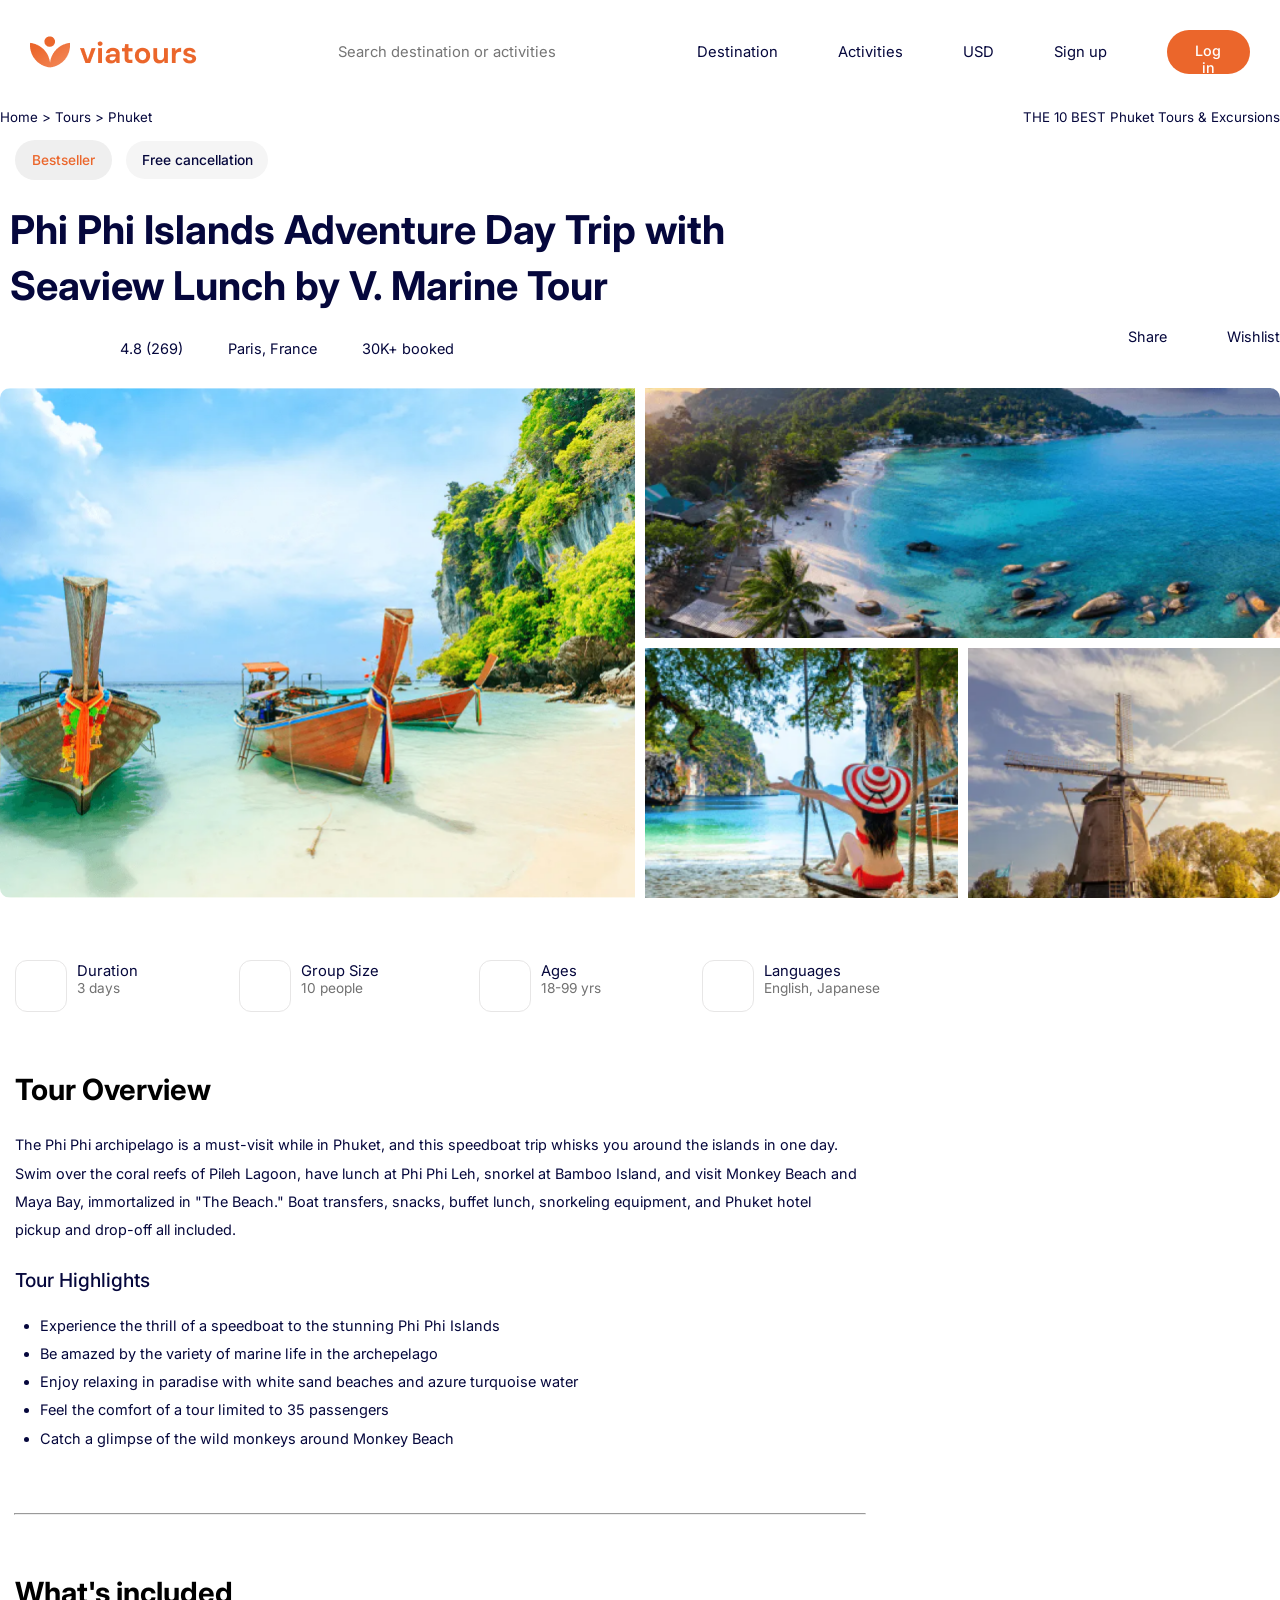
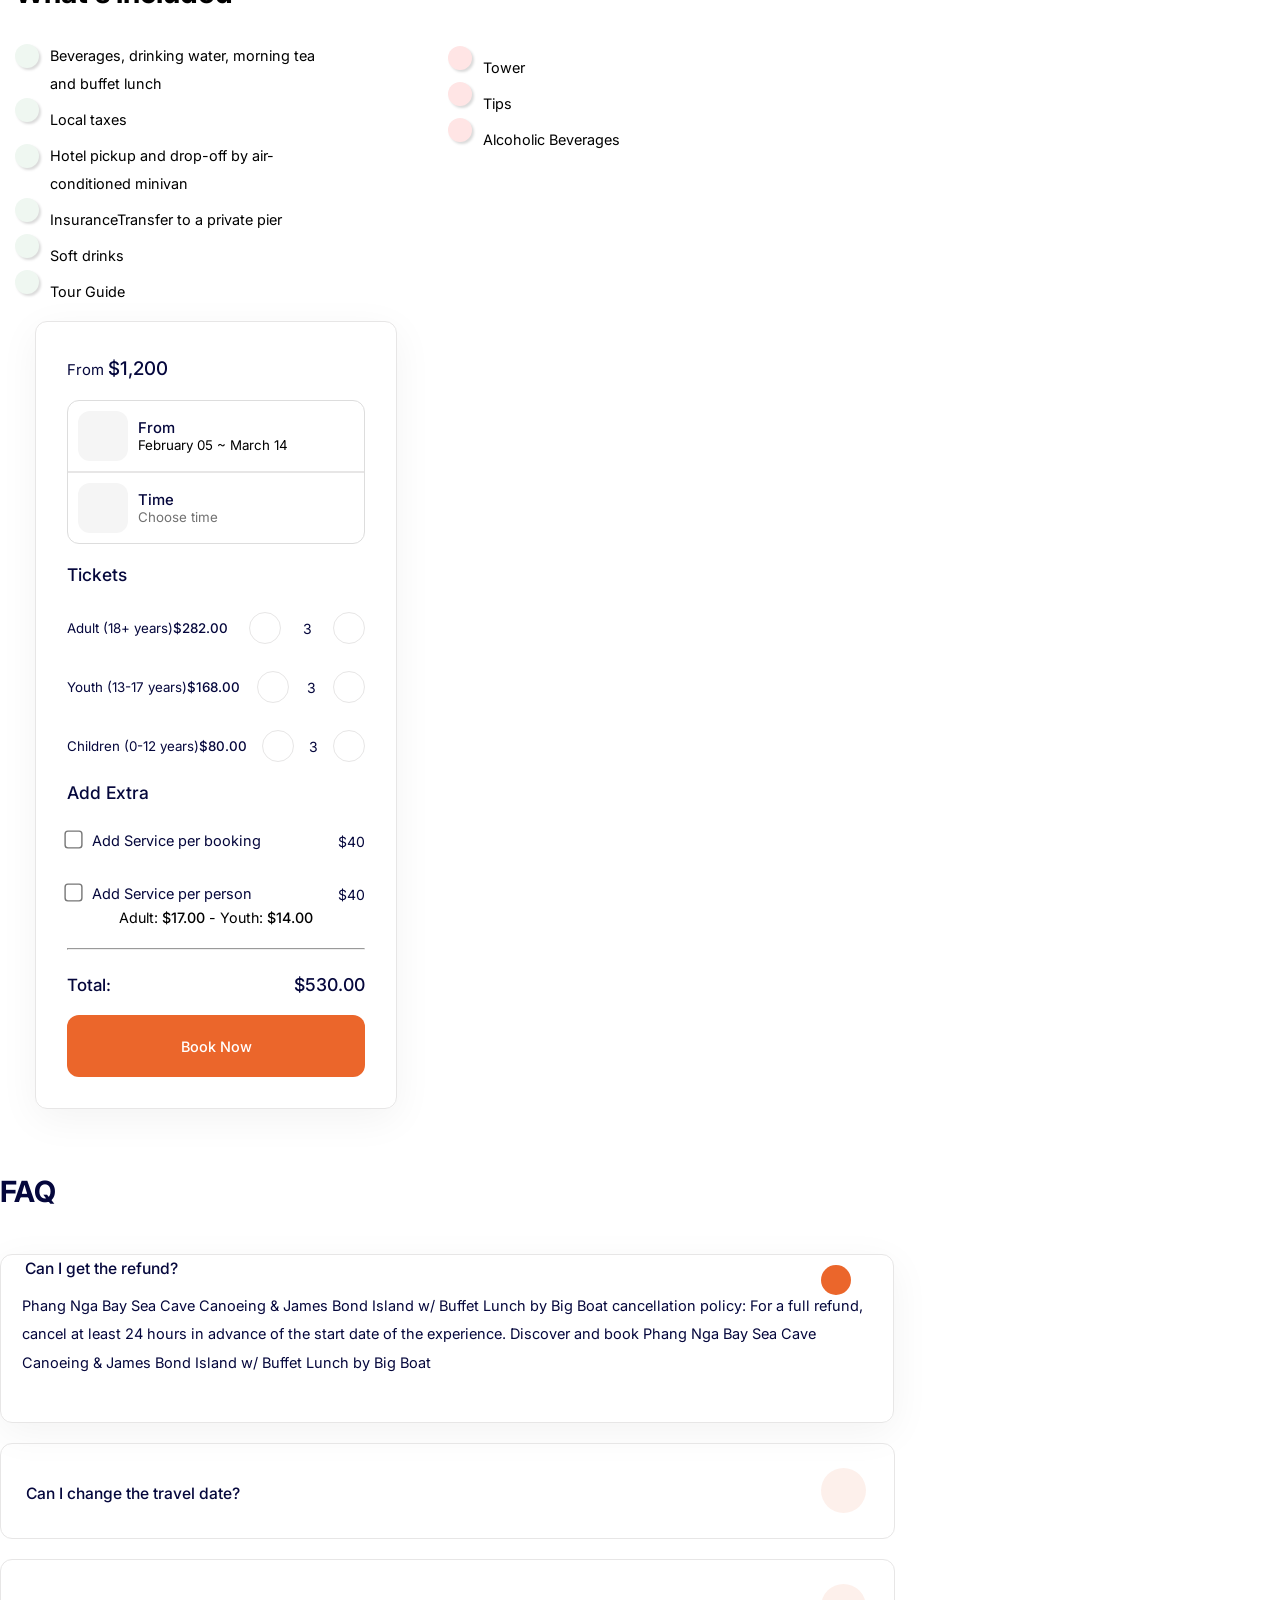
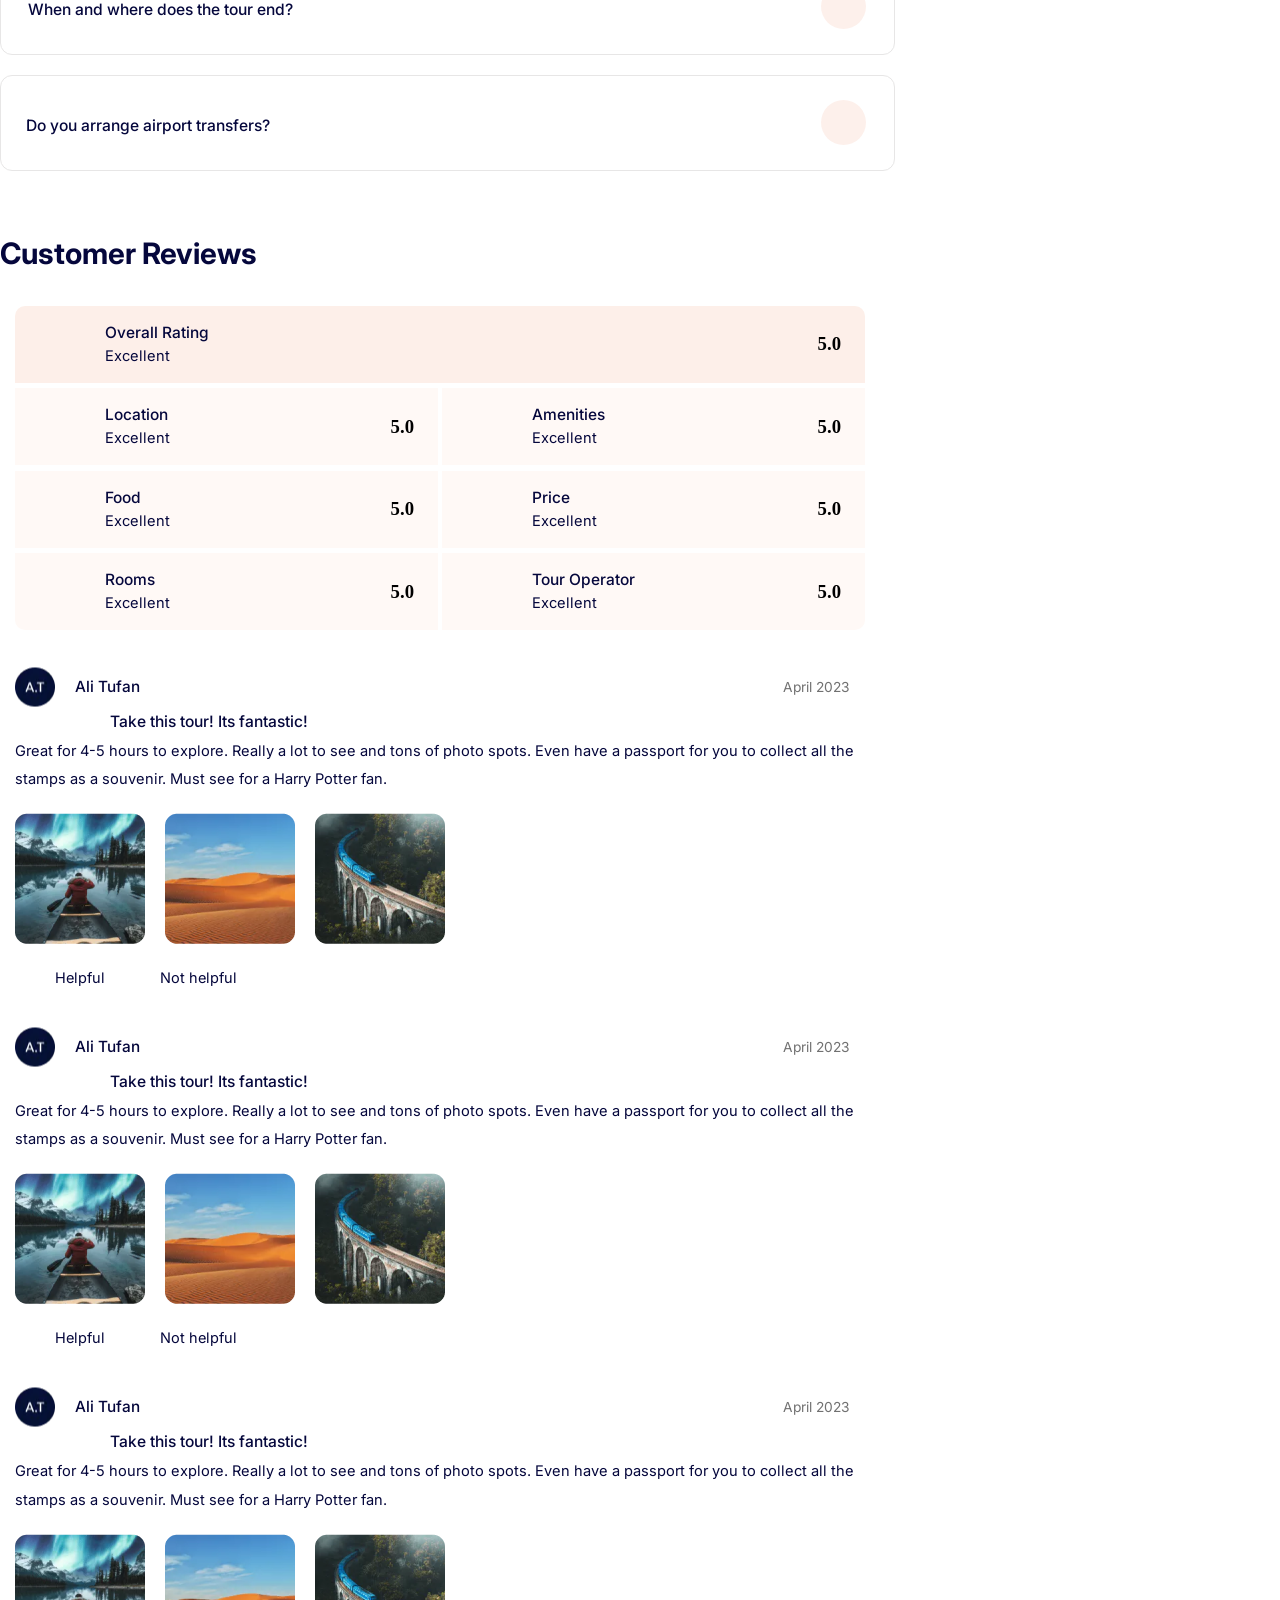
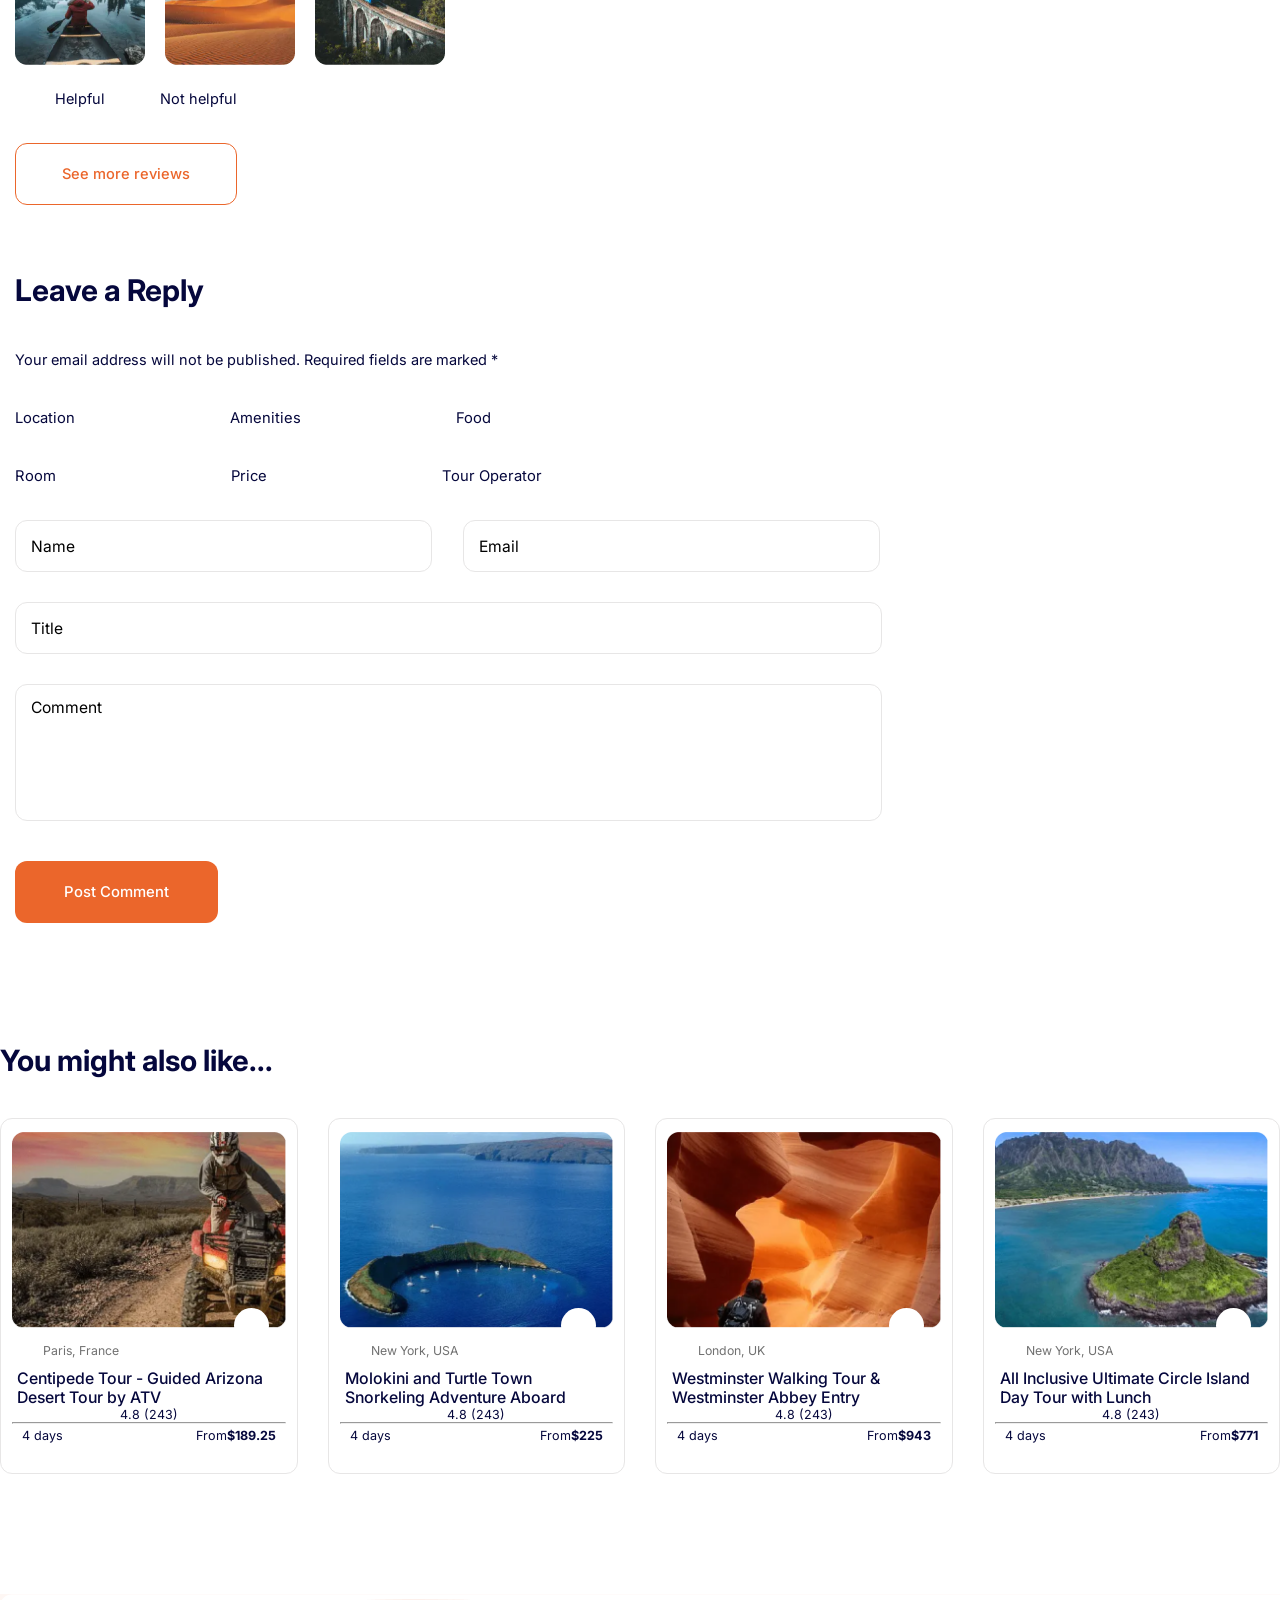
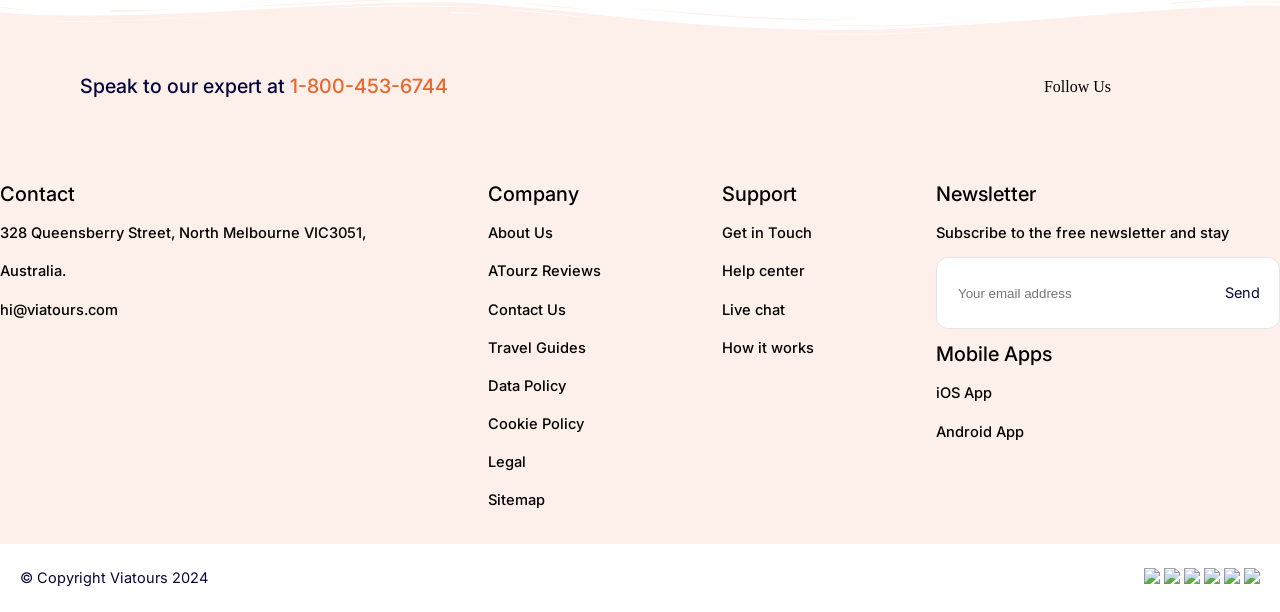
==== commit 701c3314: "Figma_section_3_added_13052024_0100" ====
--- a/FIGMA/index.html
+++ b/FIGMA/index.html
@@ -249,6 +249,39 @@
 
     <!-- section-2_1_ends -->
 
+    <!-- section-3-starts -->
+
+    
+    <section class="v-sec container">
+      <h2 class="vh2">FAQ</h2>
+      <div class="vd1">
+        <p class="vp1">Can I get the refund?</p>
+        <div class="v-cir"></div>
+        <div class="vdd2">
+          Phang Nga Bay Sea Cave Canoeing &amp; James Bond Island w/ Buffet
+          Lunch by Big Boat cancellation policy: For a full refund, cancel at
+          least 24 hours in advance of the start date of the experience.
+          Discover and book Phang Nga Bay Sea Cave Canoeing &amp; James Bond
+          Island w/ Buffet Lunch by Big Boat
+        </div>
+      </div>
+      <div class="vd2">
+        <div class="vdd1">Can I change the travel date?</div>
+        <div class="v-cir2"></div>
+      </div>
+      <div class="vd3">
+        <div class="vdd1">When and where does the tour end?</div>
+        <div class="v-cir2"></div>
+      </div>
+      <div class="vd4">
+        <div class="vdd1">Do you arrange airport transfers?</div>
+        <div class="v-cir2"></div>
+      </div>
+    </section>
+
+
+    <!-- section-3-ends -->
+
     <!-- section-7 start -->
     <section class="section-7">
       <!-- container start -->
--- a/FIGMA/styles.css
+++ b/FIGMA/styles.css
@@ -219,6 +219,157 @@
     margin-bottom: 20px;
     border: none;
 } */
+.hr1 {
+  height: 1px;
+  color: rgb(231, 230, 230);
+}
+
+.v-sec .vh2 {
+  margin-top: 60px;
+  width: 58.15px;
+  height: 45px;
+  font-family: Inter;
+  font-size: 29.18px;
+  font-weight: 700;
+  line-height: 45px;
+  text-align: left;
+  color: rgb(5, 7, 60);
+}
+.v-sec .vd1 {
+  margin-top: 40px;
+  margin-bottom: 20px;
+  width: 850px;
+  height: 166.38px;
+  border-radius: 12px;
+  padding-inline: 21px;
+  background-color: rgba(255, 255, 255, 0.002);
+  border: 1px solid rgb(231, 230, 230);
+  box-shadow: 0px 10px 40px 0px rgba(0, 0, 0, 0.05);
+  position: relative;
+}
+.v-sec .vd1 .vp1 {
+  width: 158.08px;
+  height: 21px;
+  font-family: Inter;
+  font-size: 15.63px;
+  font-weight: 500;
+  line-height: 28px;
+  text-align: center;
+  color: rgb(5, 7, 60);
+}
+.v-sec .vd1 .v-cir {
+  position: absolute;
+  top: 10px;
+  left: 820px;
+  width: 15px;
+  height: 15px;
+  padding: 7.5px 7.3px 7.5px 7.5px;
+  border-radius: 50%;
+  background-color: rgb(235, 102, 43);
+}
+.v-sec .vd1 .vdd2 {
+  padding-top: 16px;
+  font-family: Inter;
+  font-size: 14.53px;
+  font-weight: 400;
+  line-height: 28.13px;
+  text-align: left;
+  color: rgb(5, 7, 60);
+}
+.v-sec .vd2 {
+  margin-bottom: 20px;
+  position: relative;
+  width: 850px;
+  height: 62px;
+  padding: 16px 21px 16px 22px;
+  border-radius: 12px;
+  border: 1px solid rgb(231, 230, 230);
+  display: flex;
+  align-items: center;
+}
+.v-sec .vd2 .vdd1 {
+  width: 219.9px;
+  height: 21px;
+  font-family: Inter;
+  font-size: 15.63px;
+  font-weight: 500;
+  line-height: 28px;
+  text-align: center;
+  color: rgb(5, 7, 60);
+}
+.v-sec .vd2 .v-cir2 {
+  position: absolute;
+  top: 24px;
+  left: 820px;
+  width: 30px;
+  height: 30px;
+  padding: 7.5px 7.3px 7.5px 7.5px;
+  border-radius: 30px;
+  background-color: rgba(235, 101, 43, 0.094);
+}
+.v-sec .vd3 {
+  margin-bottom: 20px;
+  position: relative;
+  width: 850px;
+  height: 62px;
+  padding: 16px 21px 16px 22px;
+  border-radius: 12px;
+  border: 1px solid rgb(231, 230, 230);
+  display: flex;
+  align-items: center;
+}
+.v-sec .vd3 .vdd1 {
+  width: 274.43px;
+  height: 21px;
+  font-family: Inter;
+  font-size: 15.63px;
+  font-weight: 500;
+  line-height: 28px;
+  text-align: center;
+  color: rgb(5, 7, 60);
+}
+.v-sec .vd3 .v-cir2 {
+  position: absolute;
+  top: 24px;
+  left: 820px;
+  width: 30px;
+  height: 30px;
+  padding: 7.5px 7.3px 7.5px 7.5px;
+  border-radius: 30px;
+  background-color: rgba(235, 101, 43, 0.094);
+}
+.v-sec .vd4 {
+  margin-bottom: 60px;
+  position: relative;
+  width: 850px;
+  height: 62px;
+  padding: 16px 21px 16px 22px;
+  border-radius: 12px;
+  border: 1px solid rgb(231, 230, 230);
+  display: flex;
+  align-items: center;
+}
+.v-sec .vd4 .vdd1 {
+  width: 249.45px;
+  height: 21px;
+  font-family: Inter;
+  font-size: 15.63px;
+  font-weight: 500;
+  line-height: 28px;
+  text-align: center;
+  color: rgb(5, 7, 60);
+}
+.v-sec .vd4 .v-cir2 {
+  position: absolute;
+  top: 24px;
+  left: 820px;
+  width: 30px;
+  height: 30px;
+  padding: 7.5px 7.3px 7.5px 7.5px;
+  border-radius: 30px;
+  background-color: rgba(235, 101, 43, 0.094);
+}
+
 .section-7 {
   max-width: 1320px;
   margin: auto;
